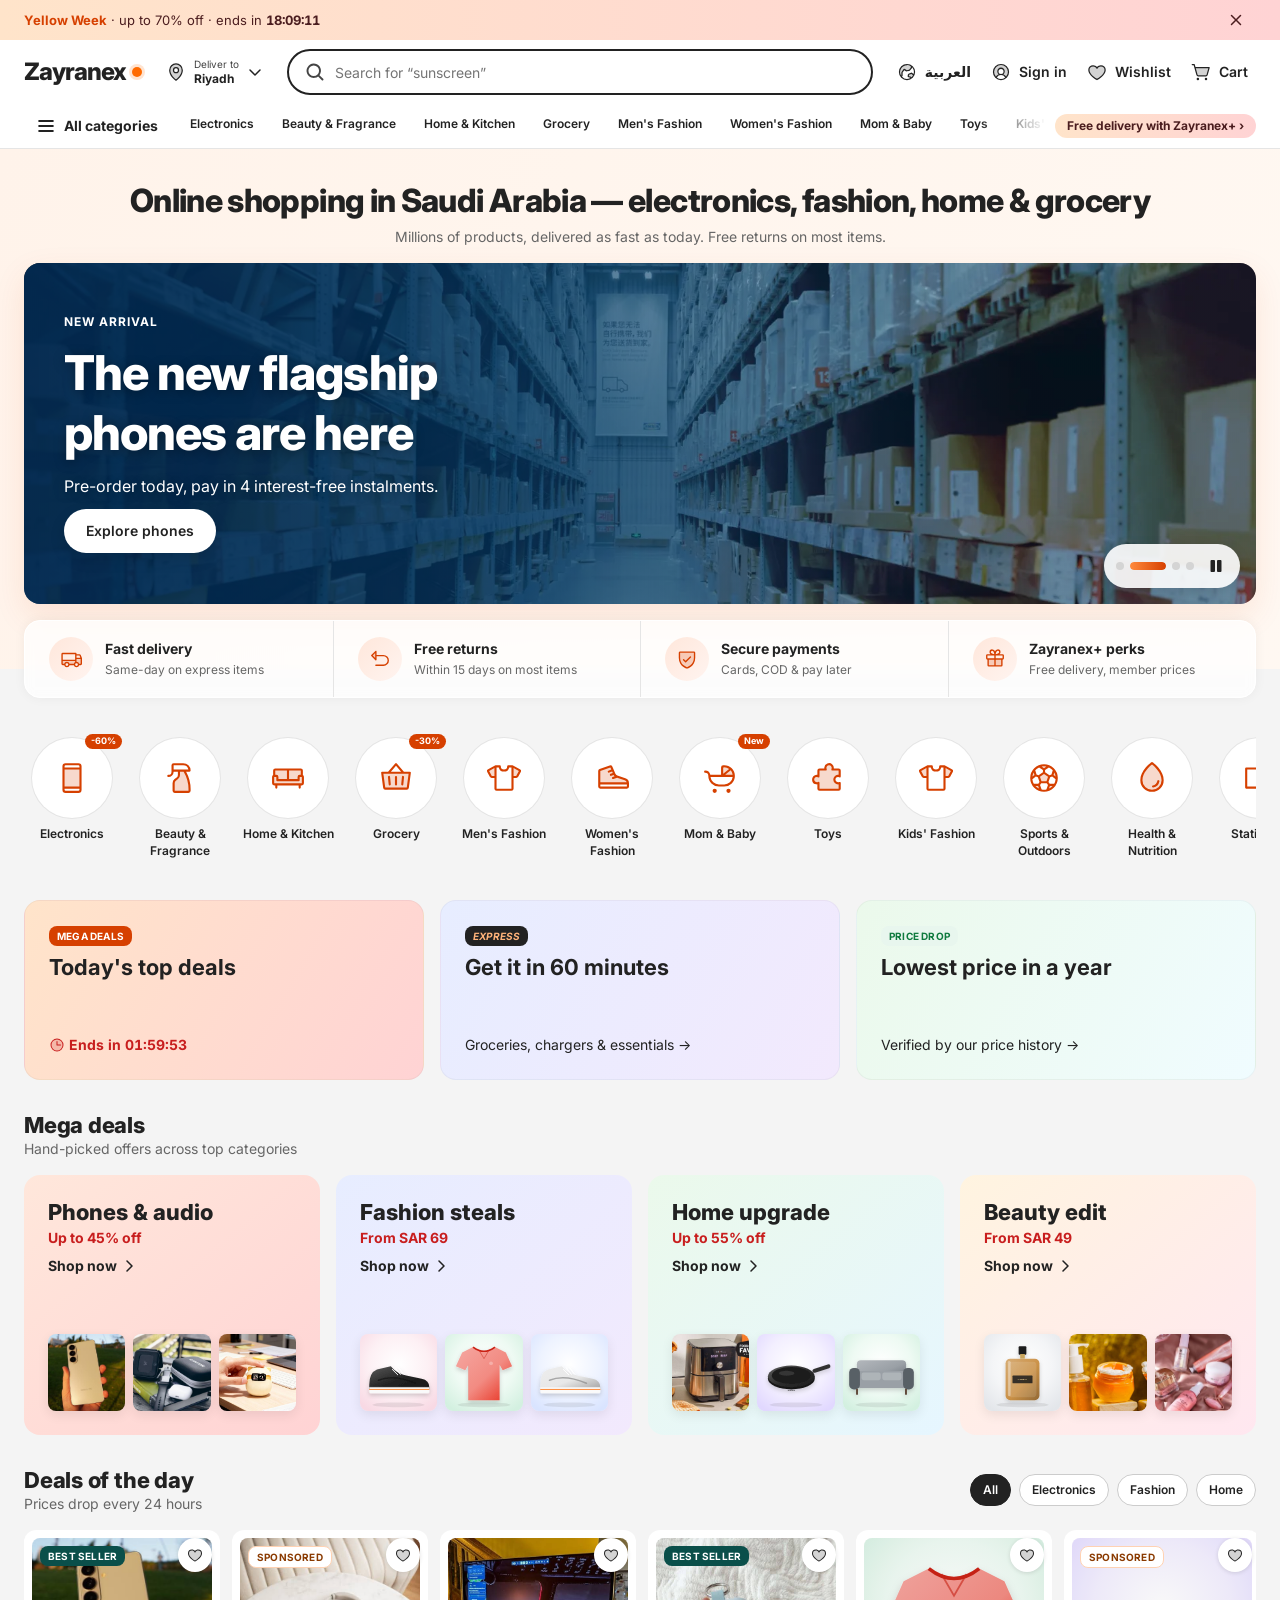
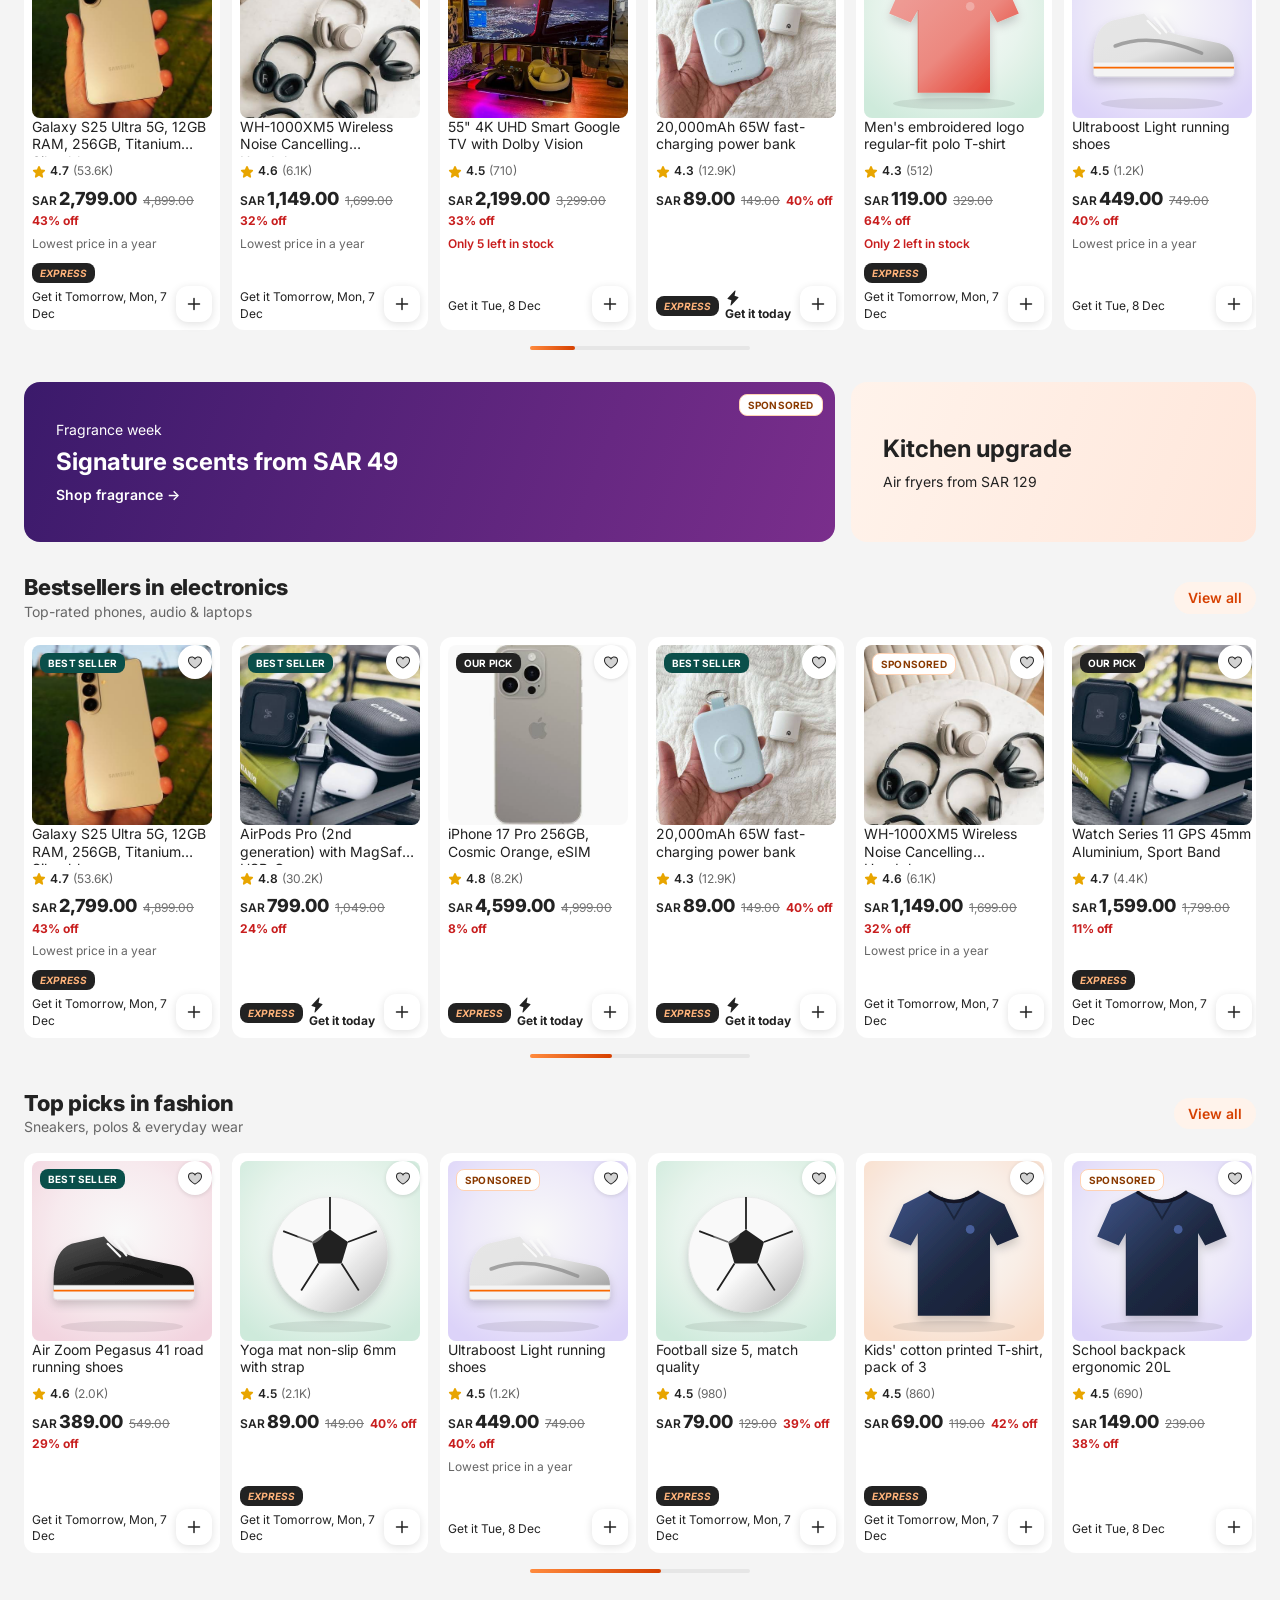
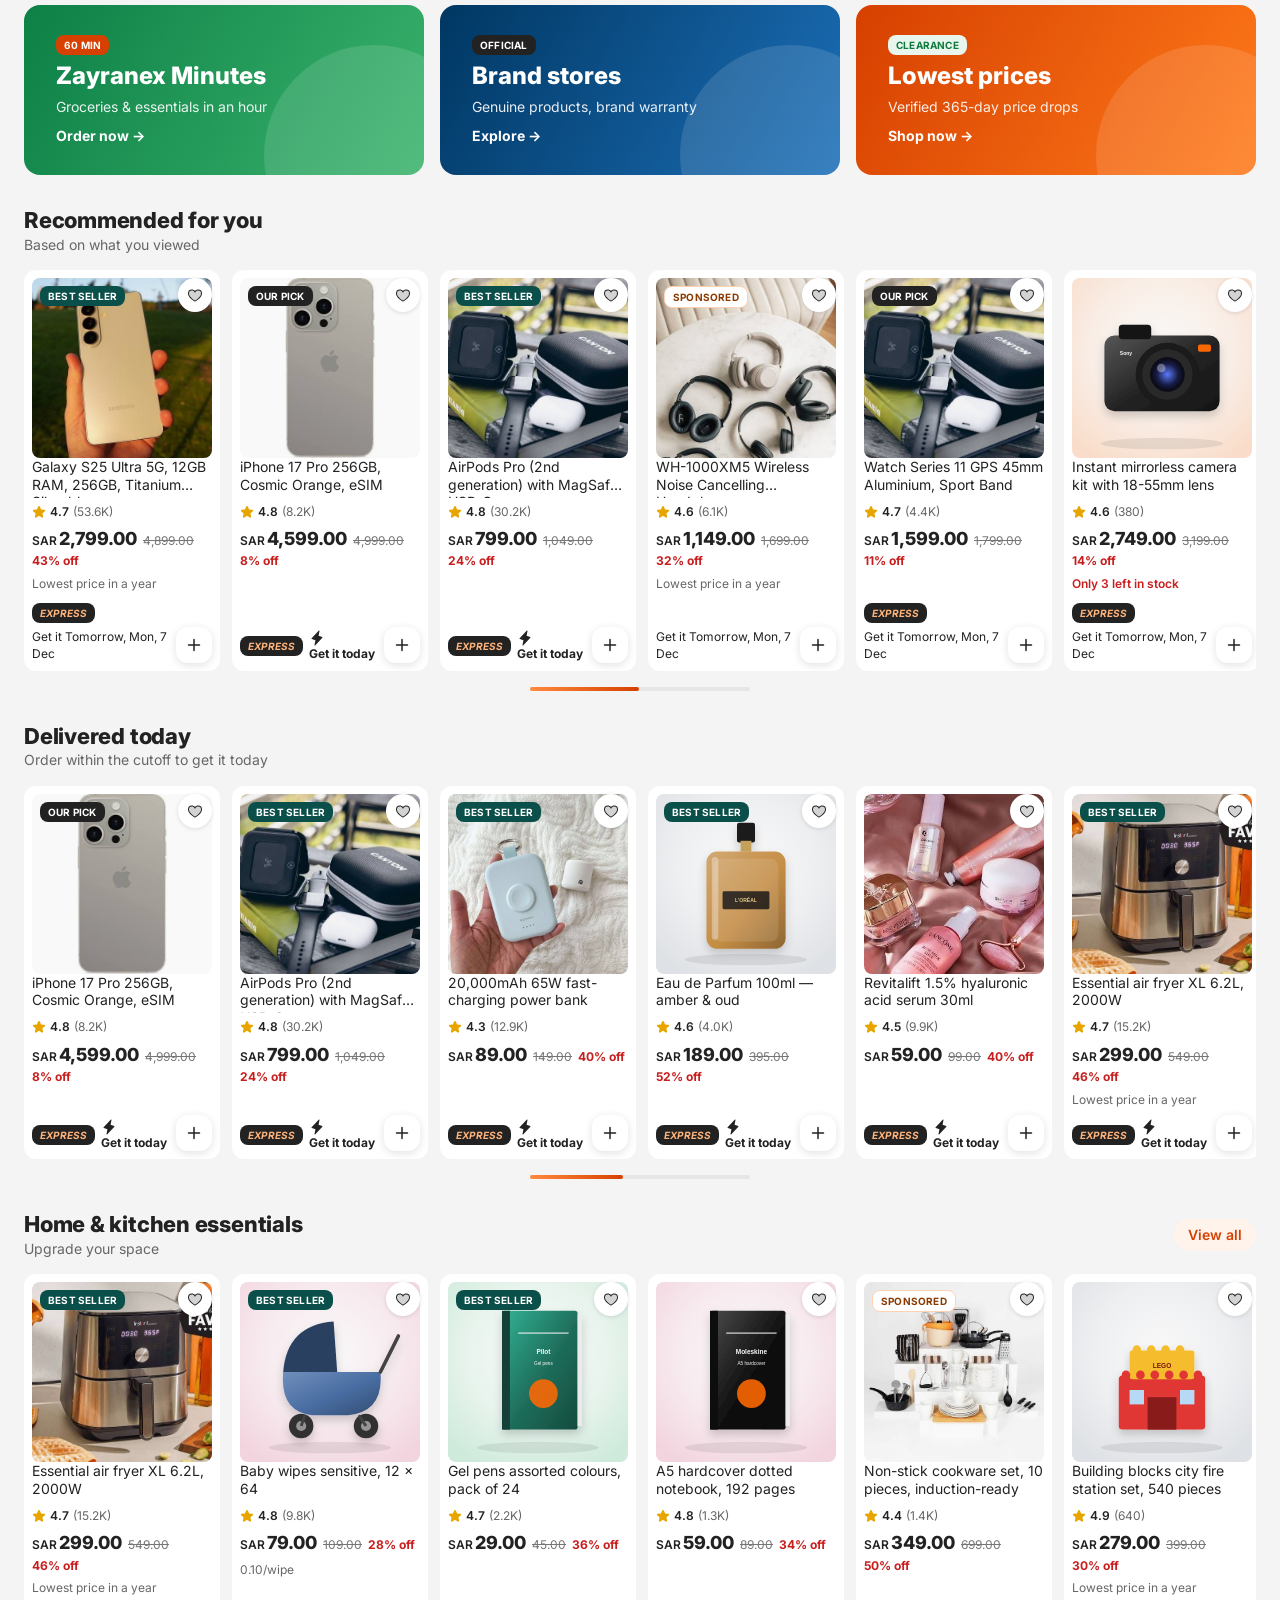
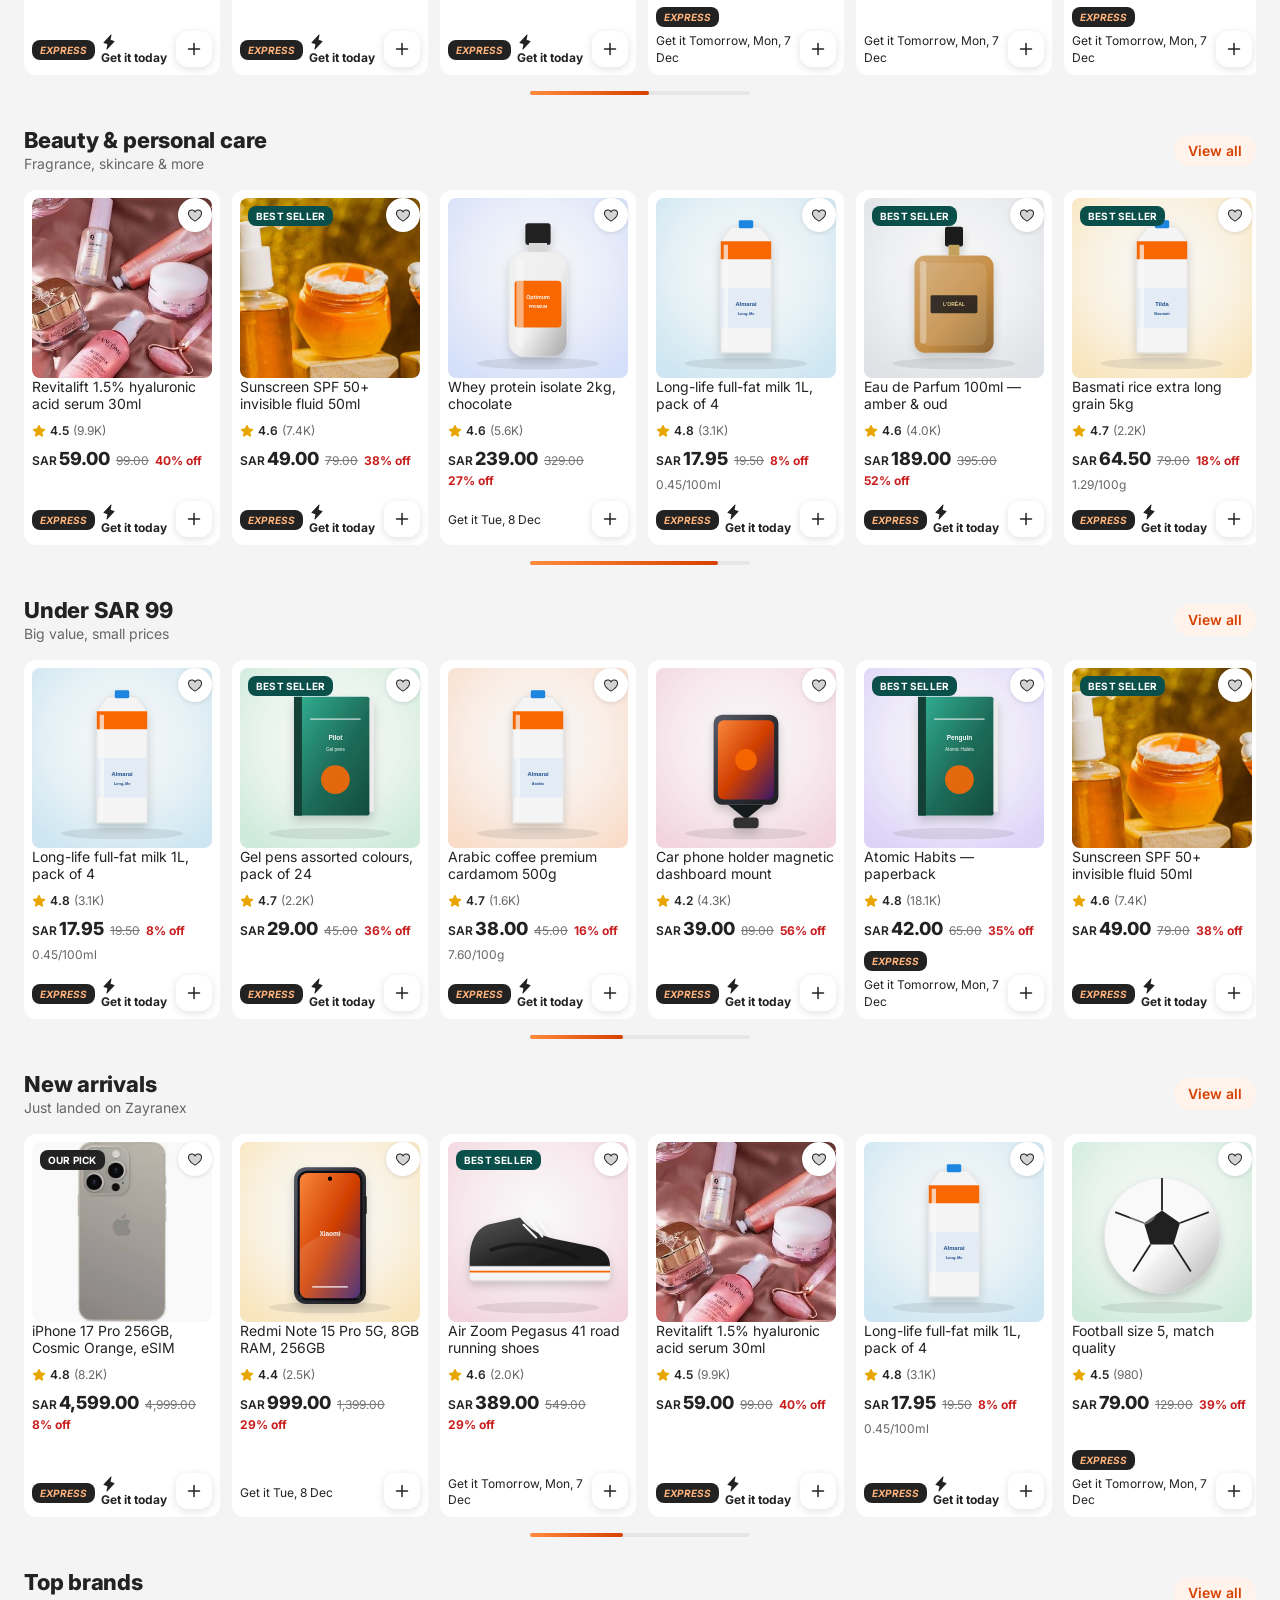
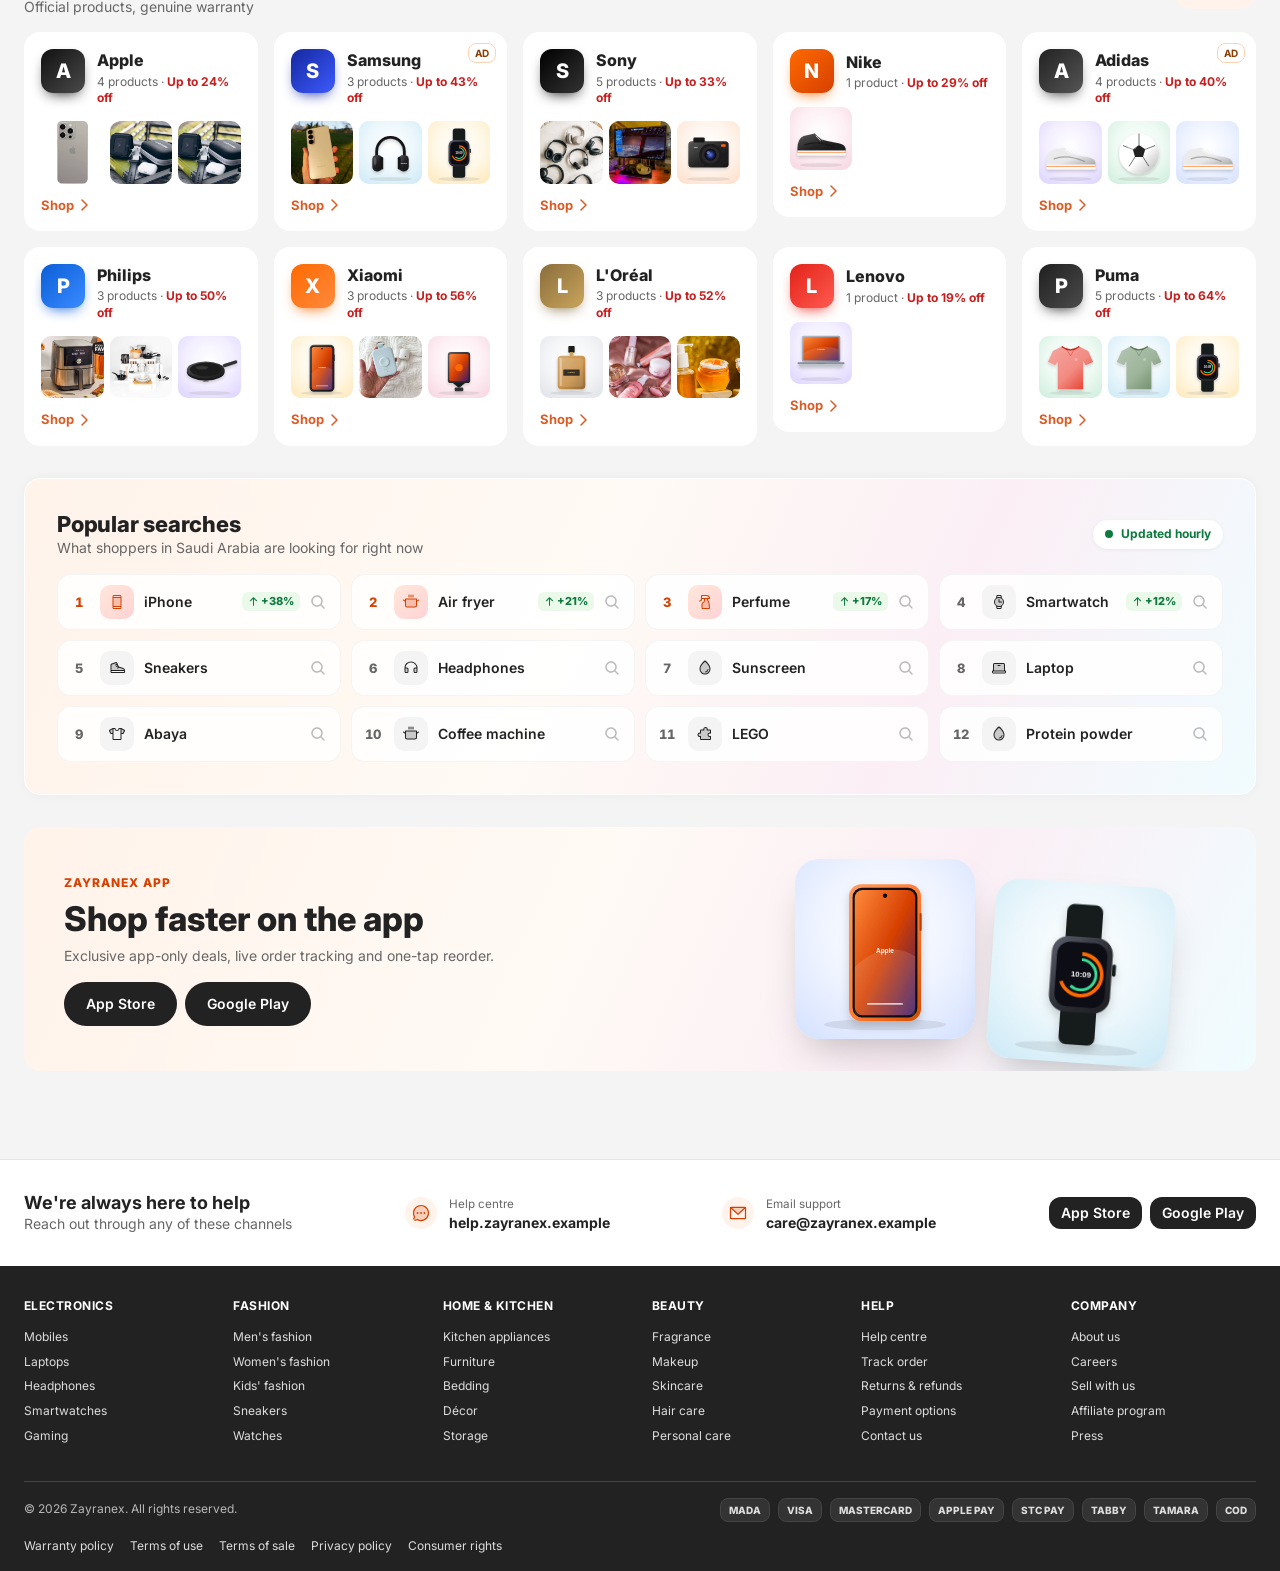
==== index.html @ 45d2a09c "fiste and setup" ====
<!DOCTYPE html>
<html lang="en" dir="ltr">
<head>
<meta charset="utf-8">
<meta name="viewport" content="width=device-width, initial-scale=1">
<meta name="theme-color" content="#ff6a00">
<title>Online shopping for electronics, fashion & more | Zayranex</title>
<meta name="description" content="Shop electronics, fashion, beauty, home and grocery with fast delivery across Saudi Arabia.">
<link rel="preconnect" href="https://fonts.googleapis.com">
<link rel="preconnect" href="https://fonts.gstatic.com" crossorigin>
<link href="https://fonts.googleapis.com/css2?family=Inter:wght@400;500;600;700;800&display=swap" rel="stylesheet">
<link rel="stylesheet" href="css/styles.css">
</head>
<body data-page="home">
<a class="skip-link" href="#main">Skip to content</a>
<svg xmlns="http://www.w3.org/2000/svg" style="display:none" aria-hidden="true">
<symbol id="i-search" viewBox="0 0 256 256" fill="currentColor"><path d="M232.49,215.51,185,168a92.12,92.12,0,1,0-17,17l47.53,47.54a12,12,0,0,0,17-17ZM44,112a68,68,0,1,1,68,68A68.07,68.07,0,0,1,44,112Z"/></symbol>
<symbol id="i-x" viewBox="0 0 256 256" fill="currentColor"><path d="M208.49,191.51a12,12,0,0,1-17,17L128,145,64.49,208.49a12,12,0,0,1-17-17L111,128,47.51,64.49a12,12,0,0,1,17-17L128,111l63.51-63.52a12,12,0,0,1,17,17L145,128Z"/></symbol>
<symbol id="i-cart" viewBox="0 0 256 256" fill="currentColor"><path d="M232,72l-25.63,92.28A16,16,0,0,1,191,176H92.16a16,16,0,0,1-15.41-11.72L51.11,72Z" opacity="0.2"/><path d="M104,216a16,16,0,1,1-16-16A16,16,0,0,1,104,216Zm88-16a16,16,0,1,0,16,16A16,16,0,0,0,192,200ZM239.71,74.14l-25.64,92.28A24.06,24.06,0,0,1,191,184H92.16A24.06,24.06,0,0,1,69,166.42L33.92,40H16a8,8,0,0,1,0-16H40a8,8,0,0,1,7.71,5.86L57.19,64H232a8,8,0,0,1,7.71,10.14ZM221.47,80H61.64l22.81,82.14A8,8,0,0,0,92.16,168H191a8,8,0,0,0,7.71-5.86Z"/></symbol>
<symbol id="i-heart" viewBox="0 0 256 256" fill="currentColor"><path d="M232,102c0,66-104,122-104,122S24,168,24,102A54,54,0,0,1,78,48c22.59,0,41.94,12.31,50,32,8.06-19.69,27.41-32,50-32A54,54,0,0,1,232,102Z" opacity="0.2"/><path d="M178,40c-20.65,0-38.73,8.88-50,23.89C116.73,48.88,98.65,40,78,40a62.07,62.07,0,0,0-62,62c0,70,103.79,126.66,108.21,129a8,8,0,0,0,7.58,0C136.21,228.66,240,172,240,102A62.07,62.07,0,0,0,178,40ZM128,214.8C109.74,204.16,32,155.69,32,102A46.06,46.06,0,0,1,78,56c19.45,0,35.78,10.36,42.6,27a8,8,0,0,0,14.8,0c6.82-16.67,23.15-27,42.6-27a46.06,46.06,0,0,1,46,46C224,155.61,146.24,204.15,128,214.8Z"/></symbol>
<symbol id="i-user" viewBox="0 0 256 256" fill="currentColor"><path d="M224,128a95.76,95.76,0,0,1-31.8,71.37A72,72,0,0,0,128,160a40,40,0,1,0-40-40,40,40,0,0,0,40,40,72,72,0,0,0-64.2,39.37h0A96,96,0,1,1,224,128Z" opacity="0.2"/><path d="M128,24A104,104,0,1,0,232,128,104.11,104.11,0,0,0,128,24ZM74.08,197.5a64,64,0,0,1,107.84,0,87.83,87.83,0,0,1-107.84,0ZM96,120a32,32,0,1,1,32,32A32,32,0,0,1,96,120Zm97.76,66.41a79.66,79.66,0,0,0-36.06-28.75,48,48,0,1,0-59.4,0,79.66,79.66,0,0,0-36.06,28.75,88,88,0,1,1,131.52,0Z"/></symbol>
<symbol id="i-box" viewBox="0 0 256 256" fill="currentColor"><path d="M128,129.09V232a8,8,0,0,1-3.84-1l-88-48.18a8,8,0,0,1-4.16-7V80.18a8,8,0,0,1,.7-3.25Z" opacity="0.2"/><path d="M223.68,66.15,135.68,18a15.88,15.88,0,0,0-15.36,0l-88,48.17a16,16,0,0,0-8.32,14v95.64a16,16,0,0,0,8.32,14l88,48.17a15.88,15.88,0,0,0,15.36,0l88-48.17a16,16,0,0,0,8.32-14V80.18A16,16,0,0,0,223.68,66.15ZM128,32l80.34,44-29.77,16.3-80.35-44ZM128,120,47.66,76l33.9-18.56,80.34,44ZM40,90l80,43.78v85.79L40,175.82Zm176,85.78h0l-80,43.79V133.82l32-17.51V152a8,8,0,0,0,16,0V107.55L216,90v85.77Z"/></symbol>
<symbol id="i-pin" viewBox="0 0 256 256" fill="currentColor"><path d="M128,24a80,80,0,0,0-80,80c0,72,80,128,80,128s80-56,80-128A80,80,0,0,0,128,24Zm0,112a32,32,0,1,1,32-32A32,32,0,0,1,128,136Z" opacity="0.2"/><path d="M128,64a40,40,0,1,0,40,40A40,40,0,0,0,128,64Zm0,64a24,24,0,1,1,24-24A24,24,0,0,1,128,128Zm0-112a88.1,88.1,0,0,0-88,88c0,31.4,14.51,64.68,42,96.25a254.19,254.19,0,0,0,41.45,38.3,8,8,0,0,0,9.18,0A254.19,254.19,0,0,0,174,200.25c27.45-31.57,42-64.85,42-96.25A88.1,88.1,0,0,0,128,16Zm0,206c-16.53-13-72-60.75-72-118a72,72,0,0,1,144,0C200,161.23,144.53,209,128,222Z"/></symbol>
<symbol id="i-globe" viewBox="0 0 256 256" fill="currentColor"><path d="M215,168.71a96.42,96.42,0,0,1-30.54,37l-9.36-9.37a8,8,0,0,0-3.63-2.09L150,188.59a8,8,0,0,1-5.88-8.9l2.38-16.2a8,8,0,0,1,4.84-6.22l30.46-12.66a8,8,0,0,1,8.47,1.49ZM159.89,105,182.06,79.2A8,8,0,0,0,184,74V50A96,96,0,0,0,50.49,184.65l9.92-6.52A8,8,0,0,0,64,171.49l.21-36.23a8.06,8.06,0,0,1,1.35-4.41l20.94-31.3a8,8,0,0,1,11.34-2l19.81,13a8.06,8.06,0,0,0,5.77,1.45l31.46-4.26A8,8,0,0,0,159.89,105Z" opacity="0.2"/><path d="M128,24A104,104,0,1,0,232,128,104.11,104.11,0,0,0,128,24Zm0,16a87.5,87.5,0,0,1,48,14.28V74L153.83,99.74,122.36,104l-.31-.22L102.38,90.92A16,16,0,0,0,79.87,95.1L58.93,126.4a16,16,0,0,0-2.7,8.81L56,171.44l-3.27,2.15A88,88,0,0,1,128,40ZM62.29,186.47l2.52-1.65A16,16,0,0,0,72,171.53l.21-36.23L93.17,104a3.62,3.62,0,0,0,.32.22l19.67,12.87a15.94,15.94,0,0,0,11.35,2.77L156,115.59a16,16,0,0,0,10-5.41l22.17-25.76A16,16,0,0,0,192,74V67.67A87.87,87.87,0,0,1,211.77,155l-16.14-14.76a16,16,0,0,0-16.93-3l-30.46,12.65a16.08,16.08,0,0,0-9.68,12.45l-2.39,16.19a16,16,0,0,0,11.77,17.81L169.4,202l2.36,2.37A87.88,87.88,0,0,1,62.29,186.47ZM185,195l-4.3-4.31a16,16,0,0,0-7.26-4.18L152,180.85l2.39-16.19L184.84,152,205,170.48A88.43,88.43,0,0,1,185,195Z"/></symbol>
<symbol id="i-chevron-down" viewBox="0 0 256 256" fill="currentColor"><path d="M216.49,104.49l-80,80a12,12,0,0,1-17,0l-80-80a12,12,0,0,1,17-17L128,159l71.51-71.52a12,12,0,0,1,17,17Z"/></symbol>
<symbol id="i-chevron-right" viewBox="0 0 256 256" fill="currentColor"><path d="M184.49,136.49l-80,80a12,12,0,0,1-17-17L159,128,87.51,56.49a12,12,0,1,1,17-17l80,80A12,12,0,0,1,184.49,136.49Z"/></symbol>
<symbol id="i-chevron-left" viewBox="0 0 256 256" fill="currentColor"><path d="M168.49,199.51a12,12,0,0,1-17,17l-80-80a12,12,0,0,1,0-17l80-80a12,12,0,0,1,17,17L97,128Z"/></symbol>
<symbol id="i-star" viewBox="0 0 256 256" fill="currentColor"><path d="M234.29,114.85l-45,38.83L203,211.75a16.4,16.4,0,0,1-24.5,17.82L128,198.49,77.47,229.57A16.4,16.4,0,0,1,53,211.75l13.76-58.07-45-38.83A16.46,16.46,0,0,1,31.08,86l59-4.76,22.76-55.08a16.36,16.36,0,0,1,30.27,0l22.75,55.08,59,4.76a16.46,16.46,0,0,1,9.37,28.86Z"/></symbol>
<symbol id="i-plus" viewBox="0 0 256 256" fill="currentColor"><path d="M228,128a12,12,0,0,1-12,12H140v76a12,12,0,0,1-24,0V140H40a12,12,0,0,1,0-24h76V40a12,12,0,0,1,24,0v76h76A12,12,0,0,1,228,128Z"/></symbol>
<symbol id="i-minus" viewBox="0 0 256 256" fill="currentColor"><path d="M228,128a12,12,0,0,1-12,12H40a12,12,0,0,1,0-24H216A12,12,0,0,1,228,128Z"/></symbol>
<symbol id="i-truck" viewBox="0 0 256 256" fill="currentColor"><path d="M248,120v64a8,8,0,0,1-8,8H216a24,24,0,0,0-48,0H104a24,24,0,0,0-48,0H32a8,8,0,0,1-8-8V144H184V120Z" opacity="0.2"/><path d="M255.42,117l-14-35A15.93,15.93,0,0,0,226.58,72H192V64a8,8,0,0,0-8-8H32A16,16,0,0,0,16,72V184a16,16,0,0,0,16,16H49a32,32,0,0,0,62,0h50a32,32,0,0,0,62,0h17a16,16,0,0,0,16-16V120A7.94,7.94,0,0,0,255.42,117ZM192,88h34.58l9.6,24H192ZM32,72H176v64H32ZM80,208a16,16,0,1,1,16-16A16,16,0,0,1,80,208Zm81-24H111a32,32,0,0,0-62,0H32V152H176v12.31A32.11,32.11,0,0,0,161,184Zm31,24a16,16,0,1,1,16-16A16,16,0,0,1,192,208Zm48-24H223a32.06,32.06,0,0,0-31-24V128h48Z"/></symbol>
<symbol id="i-shield" viewBox="0 0 256 256" fill="currentColor"><path d="M216,56v56c0,96-88,120-88,120S40,208,40,112V56a8,8,0,0,1,8-8H208A8,8,0,0,1,216,56Z" opacity="0.2"/><path d="M208,40H48A16,16,0,0,0,32,56v56c0,52.72,25.52,84.67,46.93,102.19,23.06,18.86,46,25.26,47,25.53a8,8,0,0,0,4.2,0c1-.27,23.91-6.67,47-25.53C198.48,196.67,224,164.72,224,112V56A16,16,0,0,0,208,40Zm0,72c0,37.07-13.66,67.16-40.6,89.42A129.3,129.3,0,0,1,128,223.62a128.25,128.25,0,0,1-38.92-21.81C61.82,179.51,48,149.3,48,112l0-56,160,0ZM82.34,141.66a8,8,0,0,1,11.32-11.32L112,148.69l50.34-50.35a8,8,0,0,1,11.32,11.32l-56,56a8,8,0,0,1-11.32,0Z"/></symbol>
<symbol id="i-return" viewBox="0 0 256 256" fill="currentColor"><path d="M80,40v96L32,88Z" opacity="0.2"/><path d="M168,80H88V40a8,8,0,0,0-13.66-5.66l-48,48a8,8,0,0,0,0,11.32l48,48A8,8,0,0,0,88,136V96h80a48,48,0,0,1,0,96H80a8,8,0,0,0,0,16h88a64,64,0,0,0,0-128ZM72,116.69,43.31,88,72,59.31Z"/></symbol>
<symbol id="i-lock" viewBox="0 0 256 256" fill="currentColor"><path d="M216,96V208a8,8,0,0,1-8,8H48a8,8,0,0,1-8-8V96a8,8,0,0,1,8-8H208A8,8,0,0,1,216,96Z" opacity="0.2"/><path d="M208,80H176V56a48,48,0,0,0-96,0V80H48A16,16,0,0,0,32,96V208a16,16,0,0,0,16,16H208a16,16,0,0,0,16-16V96A16,16,0,0,0,208,80ZM96,56a32,32,0,0,1,64,0V80H96ZM208,208H48V96H208V208Z"/></symbol>
<symbol id="i-check" viewBox="0 0 256 256" fill="currentColor"><path d="M232.49,80.49l-128,128a12,12,0,0,1-17,0l-56-56a12,12,0,1,1,17-17L96,183,215.51,63.51a12,12,0,0,1,17,17Z"/></symbol>
<symbol id="i-filter" viewBox="0 0 256 256" fill="currentColor"><path d="M128,80a24,24,0,1,1-24-24A24,24,0,0,1,128,80Zm40,72a24,24,0,1,0,24,24A24,24,0,0,0,168,152Z" opacity="0.2"/><path d="M40,88H73a32,32,0,0,0,62,0h81a8,8,0,0,0,0-16H135a32,32,0,0,0-62,0H40a8,8,0,0,0,0,16Zm64-24A16,16,0,1,1,88,80,16,16,0,0,1,104,64ZM216,168H199a32,32,0,0,0-62,0H40a8,8,0,0,0,0,16h97a32,32,0,0,0,62,0h17a8,8,0,0,0,0-16Zm-48,24a16,16,0,1,1,16-16A16,16,0,0,1,168,192Z"/></symbol>
<symbol id="i-home" viewBox="0 0 256 256" fill="currentColor"><path d="M216,120v96H152V152H104v64H40V120a8,8,0,0,1,2.34-5.66l80-80a8,8,0,0,1,11.32,0l80,80A8,8,0,0,1,216,120Z" opacity="0.2"/><path d="M219.31,108.68l-80-80a16,16,0,0,0-22.62,0l-80,80A15.87,15.87,0,0,0,32,120v96a8,8,0,0,0,8,8h64a8,8,0,0,0,8-8V160h32v56a8,8,0,0,0,8,8h64a8,8,0,0,0,8-8V120A15.87,15.87,0,0,0,219.31,108.68ZM208,208H160V152a8,8,0,0,0-8-8H104a8,8,0,0,0-8,8v56H48V120l80-80,80,80Z"/></symbol>
<symbol id="i-grid" viewBox="0 0 256 256" fill="currentColor"><path d="M112,56v48a8,8,0,0,1-8,8H56a8,8,0,0,1-8-8V56a8,8,0,0,1,8-8h48A8,8,0,0,1,112,56Zm88-8H152a8,8,0,0,0-8,8v48a8,8,0,0,0,8,8h48a8,8,0,0,0,8-8V56A8,8,0,0,0,200,48Zm-96,96H56a8,8,0,0,0-8,8v48a8,8,0,0,0,8,8h48a8,8,0,0,0,8-8V152A8,8,0,0,0,104,144Zm96,0H152a8,8,0,0,0-8,8v48a8,8,0,0,0,8,8h48a8,8,0,0,0,8-8V152A8,8,0,0,0,200,144Z" opacity="0.2"/><path d="M200,136H152a16,16,0,0,0-16,16v48a16,16,0,0,0,16,16h48a16,16,0,0,0,16-16V152A16,16,0,0,0,200,136Zm0,64H152V152h48v48ZM104,40H56A16,16,0,0,0,40,56v48a16,16,0,0,0,16,16h48a16,16,0,0,0,16-16V56A16,16,0,0,0,104,40Zm0,64H56V56h48v48Zm96-64H152a16,16,0,0,0-16,16v48a16,16,0,0,0,16,16h48a16,16,0,0,0,16-16V56A16,16,0,0,0,200,40Zm0,64H152V56h48v48Zm-96,32H56a16,16,0,0,0-16,16v48a16,16,0,0,0,16,16h48a16,16,0,0,0,16-16V152A16,16,0,0,0,104,136Zm0,64H56V152h48v48Z"/></symbol>
<symbol id="i-pause" viewBox="0 0 256 256" fill="currentColor"><path d="M216,48V208a16,16,0,0,1-16,16H160a16,16,0,0,1-16-16V48a16,16,0,0,1,16-16h40A16,16,0,0,1,216,48ZM96,32H56A16,16,0,0,0,40,48V208a16,16,0,0,0,16,16H96a16,16,0,0,0,16-16V48A16,16,0,0,0,96,32Z"/></symbol>
<symbol id="i-play" viewBox="0 0 256 256" fill="currentColor"><path d="M240,128a15.74,15.74,0,0,1-7.6,13.51L88.32,229.65a16,16,0,0,1-16.2.3A15.86,15.86,0,0,1,64,216.13V39.87a15.86,15.86,0,0,1,8.12-13.82,16,16,0,0,1,16.2.3L232.4,114.49A15.74,15.74,0,0,1,240,128Z"/></symbol>
<symbol id="i-phone" viewBox="0 0 256 256" fill="currentColor"><path d="M223.94,174.08A48.33,48.33,0,0,1,176,216,136,136,0,0,1,40,80,48.33,48.33,0,0,1,81.92,32.06a8,8,0,0,1,8.3,4.8l21.13,47.2a8,8,0,0,1-.66,7.53L89.32,117a7.93,7.93,0,0,0-.54,7.81c8.27,16.93,25.77,34.22,42.75,42.41a7.92,7.92,0,0,0,7.83-.59l25-21.3a8,8,0,0,1,7.59-.69l47.16,21.13A8,8,0,0,1,223.94,174.08Z" opacity="0.2"/><path d="M222.37,158.46l-47.11-21.11-.13-.06a16,16,0,0,0-15.17,1.4,8.12,8.12,0,0,0-.75.56L134.87,160c-15.42-7.49-31.34-23.29-38.83-38.51l20.78-24.71c.2-.25.39-.5.57-.77a16,16,0,0,0,1.32-15.06l0-.12L97.54,33.64a16,16,0,0,0-16.62-9.52A56.26,56.26,0,0,0,32,80c0,79.4,64.6,144,144,144a56.26,56.26,0,0,0,55.88-48.92A16,16,0,0,0,222.37,158.46ZM176,208A128.14,128.14,0,0,1,48,80,40.2,40.2,0,0,1,82.87,40a.61.61,0,0,0,0,.12l21,47L83.2,111.86a6.13,6.13,0,0,0-.57.77,16,16,0,0,0-1,15.7c9.06,18.53,27.73,37.06,46.46,46.11a16,16,0,0,0,15.75-1.14,8.44,8.44,0,0,0,.74-.56L168.89,152l47,21.05h0s.08,0,.11,0A40.21,40.21,0,0,1,176,208Z"/></symbol>
<symbol id="i-mail" viewBox="0 0 256 256" fill="currentColor"><path d="M224,56l-96,88L32,56Z" opacity="0.2"/><path d="M224,48H32a8,8,0,0,0-8,8V192a16,16,0,0,0,16,16H216a16,16,0,0,0,16-16V56A8,8,0,0,0,224,48ZM203.43,64,128,133.15,52.57,64ZM216,192H40V74.19l82.59,75.71a8,8,0,0,0,10.82,0L216,74.19V192Z"/></symbol>
<symbol id="i-chat" viewBox="0 0 256 256" fill="currentColor"><path d="M224,128A96,96,0,0,1,79.93,211.11h0L42.54,223.58a8,8,0,0,1-10.12-10.12l12.47-37.39h0A96,96,0,1,1,224,128Z" opacity="0.2"/><path d="M128,24A104,104,0,0,0,36.18,176.88L24.83,210.93a16,16,0,0,0,20.24,20.24l34.05-11.35A104,104,0,1,0,128,24Zm0,192a87.87,87.87,0,0,1-44.06-11.81,8,8,0,0,0-4-1.08,7.85,7.85,0,0,0-2.53.42L40,216,52.47,178.6a8,8,0,0,0-.66-6.54A88,88,0,1,1,128,216Zm12-88a12,12,0,1,1-12-12A12,12,0,0,1,140,128Zm-44,0a12,12,0,1,1-12-12A12,12,0,0,1,96,128Zm88,0a12,12,0,1,1-12-12A12,12,0,0,1,184,128Z"/></symbol>
<symbol id="i-bolt" viewBox="0 0 256 256" fill="currentColor"><path d="M213.85,125.46l-112,120a8,8,0,0,1-13.69-7l14.66-73.33L45.19,143.49a8,8,0,0,1-3-13l112-120a8,8,0,0,1,13.69,7L153.18,90.9l57.63,21.61a8,8,0,0,1,3,12.95Z"/></symbol>
<symbol id="i-tag" viewBox="0 0 256 256" fill="currentColor"><path d="M237.66,153,153,237.66a8,8,0,0,1-11.31,0L42.34,138.34A8,8,0,0,1,40,132.69V40h92.69a8,8,0,0,1,5.65,2.34l99.32,99.32A8,8,0,0,1,237.66,153Z" opacity="0.2"/><path d="M243.31,136,144,36.69A15.86,15.86,0,0,0,132.69,32H40a8,8,0,0,0-8,8v92.69A15.86,15.86,0,0,0,36.69,144L136,243.31a16,16,0,0,0,22.63,0l84.68-84.68a16,16,0,0,0,0-22.63Zm-96,96L48,132.69V48h84.69L232,147.31ZM96,84A12,12,0,1,1,84,72,12,12,0,0,1,96,84Z"/></symbol>
<symbol id="i-trash" viewBox="0 0 256 256" fill="currentColor"><path d="M200,56V208a8,8,0,0,1-8,8H64a8,8,0,0,1-8-8V56Z" opacity="0.2"/><path d="M216,48H176V40a24,24,0,0,0-24-24H104A24,24,0,0,0,80,40v8H40a8,8,0,0,0,0,16h8V208a16,16,0,0,0,16,16H192a16,16,0,0,0,16-16V64h8a8,8,0,0,0,0-16ZM96,40a8,8,0,0,1,8-8h48a8,8,0,0,1,8,8v8H96Zm96,168H64V64H192ZM112,104v64a8,8,0,0,1-16,0V104a8,8,0,0,1,16,0Zm48,0v64a8,8,0,0,1-16,0V104a8,8,0,0,1,16,0Z"/></symbol>
<symbol id="i-sparkle" viewBox="0 0 256 256" fill="currentColor"><path d="M194.82,151.43l-55.09,20.3-20.3,55.09a7.92,7.92,0,0,1-14.86,0l-20.3-55.09-55.09-20.3a7.92,7.92,0,0,1,0-14.86l55.09-20.3,20.3-55.09a7.92,7.92,0,0,1,14.86,0l20.3,55.09,55.09,20.3A7.92,7.92,0,0,1,194.82,151.43Z" opacity="0.2"/><path d="M197.58,129.06,146,110l-19-51.62a15.92,15.92,0,0,0-29.88,0L78,110l-51.62,19a15.92,15.92,0,0,0,0,29.88L78,178l19,51.62a15.92,15.92,0,0,0,29.88,0L146,178l51.62-19a15.92,15.92,0,0,0,0-29.88ZM137,164.22a8,8,0,0,0-4.74,4.74L112,223.85,91.78,169A8,8,0,0,0,87,164.22L32.15,144,87,123.78A8,8,0,0,0,91.78,119L112,64.15,132.22,119a8,8,0,0,0,4.74,4.74L191.85,144ZM144,40a8,8,0,0,1,8-8h16V16a8,8,0,0,1,16,0V32h16a8,8,0,0,1,0,16H184V64a8,8,0,0,1-16,0V48H152A8,8,0,0,1,144,40ZM248,88a8,8,0,0,1-8,8h-8v8a8,8,0,0,1-16,0V96h-8a8,8,0,0,1,0-16h8V72a8,8,0,0,1,16,0v8h8A8,8,0,0,1,248,88Z"/></symbol>
<symbol id="i-arrow-up" viewBox="0 0 256 256" fill="currentColor"><path d="M208.49,120.49a12,12,0,0,1-17,0L140,69V216a12,12,0,0,1-24,0V69L64.49,120.49a12,12,0,0,1-17-17l72-72a12,12,0,0,1,17,0l72,72A12,12,0,0,1,208.49,120.49Z"/></symbol>
<symbol id="i-store" viewBox="0 0 256 256" fill="currentColor"><path d="M224,96v16a32,32,0,0,1-64,0V96H96v16a32,32,0,0,1-64,0V96L46.34,45.8A8,8,0,0,1,54,40H202a8,8,0,0,1,7.69,5.8Z" opacity="0.2"/><path d="M231.69,93.81,217.35,43.6A16.07,16.07,0,0,0,202,32H54A16.07,16.07,0,0,0,38.65,43.6L24.31,93.81A7.94,7.94,0,0,0,24,96v16a40,40,0,0,0,16,32v72a8,8,0,0,0,8,8H208a8,8,0,0,0,8-8V144a40,40,0,0,0,16-32V96A7.94,7.94,0,0,0,231.69,93.81ZM54,48H202l11.42,40H42.61Zm98,56v8a24,24,0,0,1-48,0v-8ZM51.06,132.2A24,24,0,0,1,40,112v-8H88v8a24,24,0,0,1-35.12,21.26A7.88,7.88,0,0,0,51.06,132.2ZM200,208H56V151.2a40.57,40.57,0,0,0,8,.8,40,40,0,0,0,32-16,40,40,0,0,0,64,0,40,40,0,0,0,32,16,40.57,40.57,0,0,0,8-.8Zm16-96a24,24,0,0,1-11.07,20.2,8.08,8.08,0,0,0-1.8,1.05A24,24,0,0,1,168,112v-8h48Z"/></symbol>
<symbol id="i-card" viewBox="0 0 256 256" fill="currentColor"><path d="M232,96v96a8,8,0,0,1-8,8H32a8,8,0,0,1-8-8V96Z" opacity="0.2"/><path d="M224,48H32A16,16,0,0,0,16,64V192a16,16,0,0,0,16,16H224a16,16,0,0,0,16-16V64A16,16,0,0,0,224,48Zm0,16V88H32V64Zm0,128H32V104H224v88Zm-16-24a8,8,0,0,1-8,8H168a8,8,0,0,1,0-16h32A8,8,0,0,1,208,168Zm-64,0a8,8,0,0,1-8,8H120a8,8,0,0,1,0-16h16A8,8,0,0,1,144,168Z"/></symbol>
<symbol id="i-wallet" viewBox="0 0 256 256" fill="currentColor"><path d="M224,80V192a8,8,0,0,1-8,8H56a16,16,0,0,1-16-16V56A16,16,0,0,0,56,72H216A8,8,0,0,1,224,80Z" opacity="0.2"/><path d="M216,64H56a8,8,0,0,1,0-16H192a8,8,0,0,0,0-16H56A24,24,0,0,0,32,56V184a24,24,0,0,0,24,24H216a16,16,0,0,0,16-16V80A16,16,0,0,0,216,64Zm0,128H56a8,8,0,0,1-8-8V78.63A23.84,23.84,0,0,0,56,80H216Zm-48-60a12,12,0,1,1,12,12A12,12,0,0,1,168,132Z"/></symbol>
<symbol id="i-info" viewBox="0 0 256 256" fill="currentColor"><path d="M224,128a96,96,0,1,1-96-96A96,96,0,0,1,224,128Z" opacity="0.2"/><path d="M144,176a8,8,0,0,1-8,8,16,16,0,0,1-16-16V128a8,8,0,0,1,0-16,16,16,0,0,1,16,16v40A8,8,0,0,1,144,176Zm88-48A104,104,0,1,1,128,24,104.11,104.11,0,0,1,232,128Zm-16,0a88,88,0,1,0-88,88A88.1,88.1,0,0,0,216,128ZM124,96a12,12,0,1,0-12-12A12,12,0,0,0,124,96Z"/></symbol>
<symbol id="i-clock" viewBox="0 0 256 256" fill="currentColor"><path d="M224,128a96,96,0,1,1-96-96A96,96,0,0,1,224,128Z" opacity="0.2"/><path d="M128,24A104,104,0,1,0,232,128,104.11,104.11,0,0,0,128,24Zm0,192a88,88,0,1,1,88-88A88.1,88.1,0,0,1,128,216Zm64-88a8,8,0,0,1-8,8H128a8,8,0,0,1-8-8V72a8,8,0,0,1,16,0v48h48A8,8,0,0,1,192,128Z"/></symbol>
<symbol id="i-menu" viewBox="0 0 256 256" fill="currentColor"><path d="M228,128a12,12,0,0,1-12,12H40a12,12,0,0,1,0-24H216A12,12,0,0,1,228,128ZM40,76H216a12,12,0,0,0,0-24H40a12,12,0,0,0,0,24ZM216,180H40a12,12,0,0,0,0,24H216a12,12,0,0,0,0-24Z"/></symbol>
<symbol id="i-logout" viewBox="0 0 256 256" fill="currentColor"><path d="M224,56V200a16,16,0,0,1-16,16H48V40H208A16,16,0,0,1,224,56Z" opacity="0.2"/><path d="M120,216a8,8,0,0,1-8,8H48a8,8,0,0,1-8-8V40a8,8,0,0,1,8-8h64a8,8,0,0,1,0,16H56V208h56A8,8,0,0,1,120,216Zm109.66-93.66-40-40a8,8,0,0,0-11.32,11.32L204.69,120H112a8,8,0,0,0,0,16h92.69l-26.35,26.34a8,8,0,0,0,11.32,11.32l40-40A8,8,0,0,0,229.66,122.34Z"/></symbol>
<symbol id="i-gift" viewBox="0 0 256 256" fill="currentColor"><path d="M208,128v72a8,8,0,0,1-8,8H56a8,8,0,0,1-8-8V128Z" opacity="0.2"/><path d="M216,72H180.92c.39-.33.79-.65,1.17-1A29.53,29.53,0,0,0,192,49.57,32.62,32.62,0,0,0,158.44,16,29.53,29.53,0,0,0,137,25.91a54.94,54.94,0,0,0-9,14.48,54.94,54.94,0,0,0-9-14.48A29.53,29.53,0,0,0,97.56,16,32.62,32.62,0,0,0,64,49.57,29.53,29.53,0,0,0,73.91,71c.38.33.78.65,1.17,1H40A16,16,0,0,0,24,88v32a16,16,0,0,0,16,16v64a16,16,0,0,0,16,16H200a16,16,0,0,0,16-16V136a16,16,0,0,0,16-16V88A16,16,0,0,0,216,72ZM149,36.51a13.69,13.69,0,0,1,10-4.5h.49A16.62,16.62,0,0,1,176,49.08a13.69,13.69,0,0,1-4.5,10c-9.49,8.4-25.24,11.36-35,12.4C137.7,60.89,141,45.5,149,36.51Zm-64.09.36A16.63,16.63,0,0,1,96.59,32h.49a13.69,13.69,0,0,1,10,4.5c8.39,9.48,11.35,25.2,12.39,34.92-9.72-1-25.44-4-34.92-12.39a13.69,13.69,0,0,1-4.5-10A16.6,16.6,0,0,1,84.87,36.87ZM40,88h80v32H40Zm16,48h64v64H56Zm144,64H136V136h64Zm16-80H136V88h80v32Z"/></symbol>
<symbol id="i-p-phone" viewBox="0 0 256 256" fill="currentColor"><path d="M192,56V200H64V56Z" opacity="0.2"/><path d="M176,16H80A24,24,0,0,0,56,40V216a24,24,0,0,0,24,24h96a24,24,0,0,0,24-24V40A24,24,0,0,0,176,16ZM72,64H184V192H72Zm8-32h96a8,8,0,0,1,8,8v8H72V40A8,8,0,0,1,80,32Zm96,192H80a8,8,0,0,1-8-8v-8H184v8A8,8,0,0,1,176,224Z"/></symbol>
<symbol id="i-p-laptop" viewBox="0 0 256 256" fill="currentColor"><path d="M216,72V176H40V72A16,16,0,0,1,56,56H200A16,16,0,0,1,216,72Z" opacity="0.2"/><path d="M232,168h-8V72a24,24,0,0,0-24-24H56A24,24,0,0,0,32,72v96H24a8,8,0,0,0-8,8v16a24,24,0,0,0,24,24H216a24,24,0,0,0,24-24V176A8,8,0,0,0,232,168ZM48,72a8,8,0,0,1,8-8H200a8,8,0,0,1,8,8v96H48ZM224,192a8,8,0,0,1-8,8H40a8,8,0,0,1-8-8v-8H224ZM152,88a8,8,0,0,1-8,8H112a8,8,0,0,1,0-16h32A8,8,0,0,1,152,88Z"/></symbol>
<symbol id="i-p-headphones" viewBox="0 0 256 256" fill="currentColor"><path d="M80,144v40a16,16,0,0,1-16,16H48a16,16,0,0,1-16-16V128H64A16,16,0,0,1,80,144Zm112-16a16,16,0,0,0-16,16v40a16,16,0,0,0,16,16h16a16,16,0,0,0,16-16V128Z" opacity="0.2"/><path d="M201.89,54.66A104.08,104.08,0,0,0,24,128v56a24,24,0,0,0,24,24H64a24,24,0,0,0,24-24V144a24,24,0,0,0-24-24H40.36A88,88,0,0,1,128,40h.67a87.71,87.71,0,0,1,87,80H192a24,24,0,0,0-24,24v40a24,24,0,0,0,24,24h16a24,24,0,0,0,24-24V128A103.41,103.41,0,0,0,201.89,54.66ZM64,136a8,8,0,0,1,8,8v40a8,8,0,0,1-8,8H48a8,8,0,0,1-8-8V136Zm152,48a8,8,0,0,1-8,8H192a8,8,0,0,1-8-8V144a8,8,0,0,1,8-8h24Z"/></symbol>
<symbol id="i-p-watch" viewBox="0 0 256 256" fill="currentColor"><path d="M200,128a72,72,0,1,1-72-72A72,72,0,0,1,200,128Z" opacity="0.2"/><path d="M208,128a79.94,79.94,0,0,0-32.7-64.47l-6.24-34.38A16,16,0,0,0,153.32,16H102.68A16,16,0,0,0,86.94,29.15L80.7,63.53a79.9,79.9,0,0,0,0,128.94l6.24,34.38A16,16,0,0,0,102.68,240h50.64a16,16,0,0,0,15.74-13.15l6.24-34.38A79.94,79.94,0,0,0,208,128ZM102.68,32h50.64l3.91,21.55a79.75,79.75,0,0,0-58.46,0ZM64,128a64,64,0,1,1,64,64A64.07,64.07,0,0,1,64,128Zm89.32,96H102.68l-3.91-21.55a79.75,79.75,0,0,0,58.46,0ZM120,128V88a8,8,0,0,1,16,0v32h32a8,8,0,0,1,0,16H128A8,8,0,0,1,120,128Z"/></symbol>
<symbol id="i-p-shirt" viewBox="0 0 256 256" fill="currentColor"><path d="M247.11,78.77l-19.27,36.81a8.44,8.44,0,0,1-7.5,4.42H192V40l51.78,28.25A7.81,7.81,0,0,1,247.11,78.77Zm-238.22,0,19.27,36.81a8.44,8.44,0,0,0,7.5,4.42H64V40L12.22,68.25A7.81,7.81,0,0,0,8.89,78.77Z" opacity="0.2"/><path d="M247.59,61.22,195.83,33A8,8,0,0,0,192,32H160a8,8,0,0,0-8,8,24,24,0,0,1-48,0,8,8,0,0,0-8-8H64a8,8,0,0,0-3.84,1L8.41,61.22A15.76,15.76,0,0,0,1.82,82.48l19.27,36.81A16.37,16.37,0,0,0,35.67,128H56v80a16,16,0,0,0,16,16H184a16,16,0,0,0,16-16V128h20.34a16.37,16.37,0,0,0,14.58-8.71l19.27-36.81A15.76,15.76,0,0,0,247.59,61.22ZM35.67,112a.62.62,0,0,1-.41-.13L16.09,75.26,56,53.48V112ZM184,208H72V48h16.8a40,40,0,0,0,78.38,0H184Zm36.75-96.14a.55.55,0,0,1-.41.14H200V53.48l39.92,21.78Z"/></symbol>
<symbol id="i-p-shoe" viewBox="0 0 256 256" fill="currentColor"><path d="M248,167.06V168H32V75.54A8,8,0,0,1,37.27,68L113,40.48a8,8,0,0,1,10,4.27L146.27,99.1a32,32,0,0,0,19.12,17.36l60.73,20.25A32,32,0,0,1,248,167.06Z" opacity="0.2"/><path d="M228.65,129.11l-60.73-20.24a24,24,0,0,1-14.32-13L130.39,41.6s0-.07,0-.1A16,16,0,0,0,110.25,33L34.53,60.49A16.05,16.05,0,0,0,24,75.53V192a16,16,0,0,0,16,16H240a16,16,0,0,0,16-16V167.06A40,40,0,0,0,228.65,129.11ZM40,75.53,115.72,48l7.11,16.63-21.56,7.85A8,8,0,0,0,104,88a7.91,7.91,0,0,0,2.73-.49l22.4-8.14,4.74,11.07-16.6,6A8,8,0,0,0,120,112a7.91,7.91,0,0,0,2.73-.49l17.6-6.4a40.06,40.06,0,0,0,7.68,10l-14.74,5.36A8,8,0,0,0,136,136a8.14,8.14,0,0,0,2.73-.48l28-10.18,56.87,18.95A24,24,0,0,1,238.93,160H40ZM240,192H40V176H240Z"/></symbol>
<symbol id="i-p-bottle" viewBox="0 0 256 256" fill="currentColor"><path d="M208,144a80,80,0,0,1-160,0c0-72,80-128,80-128S208,72,208,144Z" opacity="0.2"/><path d="M174,47.75a254.19,254.19,0,0,0-41.45-38.3,8,8,0,0,0-9.18,0A254.19,254.19,0,0,0,82,47.75C54.51,79.32,40,112.6,40,144a88,88,0,0,0,176,0C216,112.6,201.49,79.32,174,47.75ZM128,216a72.08,72.08,0,0,1-72-72c0-57.23,55.47-105,72-118,16.53,13,72,60.75,72,118A72.08,72.08,0,0,1,128,216Zm55.89-62.66a57.6,57.6,0,0,1-46.56,46.55A8.75,8.75,0,0,1,136,200a8,8,0,0,1-1.32-15.89c16.57-2.79,30.63-16.85,33.44-33.45a8,8,0,0,1,15.78,2.68Z"/></symbol>
<symbol id="i-p-sofa" viewBox="0 0 256 256" fill="currentColor"><path d="M240,120v48a8,8,0,0,1-8,8H24a8,8,0,0,1-8-8V120a8,8,0,0,1,8-8V72a8,8,0,0,1,8-8H224a8,8,0,0,1,8,8v40A8,8,0,0,1,240,120Z" opacity="0.2"/><path d="M240,106.17V72a16,16,0,0,0-16-16H32A16,16,0,0,0,16,72v34.17A16,16,0,0,0,8,120v48a16,16,0,0,0,16,16h8v16a8,8,0,0,0,16,0V184H208v16a8,8,0,0,0,16,0V184h8a16,16,0,0,0,16-16V120A16,16,0,0,0,240,106.17ZM224,104h-8a16,16,0,0,0-16,16v16H136V72h88ZM120,72v64H56V120a16,16,0,0,0-16-16H32V72Zm112,96H24V120H40v24a8,8,0,0,0,8,8H208a8,8,0,0,0,8-8V120h16Z"/></symbol>
<symbol id="i-p-toy" viewBox="0 0 256 256" fill="currentColor"><path d="M204,168a28,28,0,0,0,12-2.69V208a8,8,0,0,1-8,8H64a8,8,0,0,1-8-8V165.31a28,28,0,1,1,0-50.62V72a8,8,0,0,1,8-8h46.69a28,28,0,1,1,50.61,0H208a8,8,0,0,1,8,8v42.69A28,28,0,1,0,204,168Z" opacity="0.2"/><path d="M220.27,158.54a8,8,0,0,0-7.7-.46,20,20,0,1,1,0-36.16A8,8,0,0,0,224,114.69V72a16,16,0,0,0-16-16H171.78a35.36,35.36,0,0,0,.22-4,36.15,36.15,0,0,0-11.36-26.25,36,36,0,0,0-60.55,23.63,36.56,36.56,0,0,0,.14,6.62H64A16,16,0,0,0,48,72v32.22a35.36,35.36,0,0,0-4-.22,36.12,36.12,0,0,0-26.24,11.36,35.7,35.7,0,0,0-9.69,27,36.08,36.08,0,0,0,33.31,33.6,36.56,36.56,0,0,0,6.62-.14V208a16,16,0,0,0,16,16H208a16,16,0,0,0,16-16V165.31A8,8,0,0,0,220.27,158.54ZM208,208H64V165.31a8,8,0,0,0-11.43-7.23,20,20,0,1,1,0-36.16A8,8,0,0,0,64,114.69V72h46.69a8,8,0,0,0,7.23-11.43,20,20,0,1,1,36.16,0A8,8,0,0,0,161.31,72H208v32.23a35.68,35.68,0,0,0-6.62-.14A36,36,0,0,0,204,176a35.36,35.36,0,0,0,4-.22Z"/></symbol>
<symbol id="i-p-book" viewBox="0 0 256 256" fill="currentColor"><path d="M232,56V200H160a32,32,0,0,0-32,32V88a32,32,0,0,1,32-32Z" opacity="0.2"/><path d="M232,48H160a40,40,0,0,0-32,16A40,40,0,0,0,96,48H24a8,8,0,0,0-8,8V200a8,8,0,0,0,8,8H96a24,24,0,0,1,24,24,8,8,0,0,0,16,0,24,24,0,0,1,24-24h72a8,8,0,0,0,8-8V56A8,8,0,0,0,232,48ZM96,192H32V64H96a24,24,0,0,1,24,24V200A39.81,39.81,0,0,0,96,192Zm128,0H160a39.81,39.81,0,0,0-24,8V88a24,24,0,0,1,24-24h64ZM160,88h40a8,8,0,0,1,0,16H160a8,8,0,0,1,0-16Zm48,40a8,8,0,0,1-8,8H160a8,8,0,0,1,0-16h40A8,8,0,0,1,208,128Zm0,32a8,8,0,0,1-8,8H160a8,8,0,0,1,0-16h40A8,8,0,0,1,208,160Z"/></symbol>
<symbol id="i-p-ball" viewBox="0 0 256 256" fill="currentColor"><path d="M65.17,108.08l-33,25.34c-.1-1.8-.15-3.6-.15-5.42A95.61,95.61,0,0,1,53.23,67.78ZM46.92,179.42a96.12,96.12,0,0,0,57,41.52l-14.7-41.52Zm105.21,41.52a96.12,96.12,0,0,0,57-41.52H166.83ZM202.77,67.78l-11.94,40.3,33,25.34c.1-1.8.15-3.6.15-5.42A95.61,95.61,0,0,0,202.77,67.78Zm-38.52-28.7a96.34,96.34,0,0,0-72.5,0L128,64ZM152.72,160,168,115.5,128,88,88,115.5,103.28,160Z" opacity="0.2"/><path d="M128,24A104,104,0,1,0,232,128,104.11,104.11,0,0,0,128,24Zm76.52,147.42H170.9l-9.26-12.76,12.63-36.78,15-4.89,26.24,20.13A87.38,87.38,0,0,1,204.52,171.42Zm-164-34.3L66.71,117l15,4.89,12.63,36.78L85.1,171.42H51.48A87.38,87.38,0,0,1,40.47,137.12Zm10-50.64,5.51,18.6L40.71,116.77A87.33,87.33,0,0,1,50.43,86.48ZM109,152,97.54,118.65,128,97.71l30.46,20.94L147,152Zm91.07-46.92,5.51-18.6a87.33,87.33,0,0,1,9.72,30.29Zm-6.2-35.38-9.51,32.08-15.07,4.89L136,83.79V68.21l29.09-20A88.58,88.58,0,0,1,193.86,69.7ZM146.07,41.87,128,54.29,109.93,41.87a88.24,88.24,0,0,1,36.14,0ZM90.91,48.21l29.09,20V83.79L86.72,106.67l-15.07-4.89L62.14,69.7A88.58,88.58,0,0,1,90.91,48.21ZM63.15,187.42H83.52l7.17,20.27A88.4,88.4,0,0,1,63.15,187.42ZM110,214.13,98.12,180.71,107.35,168h41.3l9.23,12.71-11.83,33.42a88,88,0,0,1-36.1,0Zm55.36-6.44,7.17-20.27h20.37A88.4,88.4,0,0,1,165.31,207.69Z"/></symbol>
<symbol id="i-p-car" viewBox="0 0 256 256" fill="currentColor"><path d="M184,176h40v24a8,8,0,0,1-8,8H192a8,8,0,0,1-8-8ZM32,200a8,8,0,0,0,8,8H64a8,8,0,0,0,8-8V176H32ZM194.11,44.75A8,8,0,0,0,186.8,40H69.2a8,8,0,0,0-7.31,4.75L32,112H224Z" opacity="0.2"/><path d="M240,104H229.2L201.42,41.5A16,16,0,0,0,186.8,32H69.2a16,16,0,0,0-14.62,9.5L26.8,104H16a8,8,0,0,0,0,16h8v80a16,16,0,0,0,16,16H64a16,16,0,0,0,16-16V184h96v16a16,16,0,0,0,16,16h24a16,16,0,0,0,16-16V120h8a8,8,0,0,0,0-16ZM69.2,48H186.8l24.89,56H44.31ZM64,200H40V184H64Zm128,0V184h24v16Zm24-32H40V120H216ZM56,144a8,8,0,0,1,8-8H80a8,8,0,0,1,0,16H64A8,8,0,0,1,56,144Zm112,0a8,8,0,0,1,8-8h16a8,8,0,0,1,0,16H176A8,8,0,0,1,168,144Z"/></symbol>
<symbol id="i-p-baby" viewBox="0 0 256 256" fill="currentColor"><path d="M232,112H144V48a8,8,0,0,1,8-8h8A72,72,0,0,1,232,112Z" opacity="0.2"/><path d="M160,32h-8a16,16,0,0,0-16,16v56H55.2A40.07,40.07,0,0,0,16,72a8,8,0,0,0,0,16,24,24,0,0,1,24,24,80.09,80.09,0,0,0,80,80h40a80,80,0,0,0,0-160Zm63.48,72H166.81l41.86-33.49A63.73,63.73,0,0,1,223.48,104ZM160,48a63.59,63.59,0,0,1,36.69,11.61L152,95.35V48Zm0,128H120a64.09,64.09,0,0,1-63.5-56h167A64.09,64.09,0,0,1,160,176Zm-56,48a16,16,0,1,1-16-16A16,16,0,0,1,104,224Zm104,0a16,16,0,1,1-16-16A16,16,0,0,1,208,224Z"/></symbol>
<symbol id="i-p-pan" viewBox="0 0 256 256" fill="currentColor"><path d="M216,80V184a24,24,0,0,1-24,24H64a24,24,0,0,1-24-24V80Z" opacity="0.2"/><path d="M88,48V16a8,8,0,0,1,16,0V48a8,8,0,0,1-16,0Zm40,8a8,8,0,0,0,8-8V16a8,8,0,0,0-16,0V48A8,8,0,0,0,128,56Zm32,0a8,8,0,0,0,8-8V16a8,8,0,0,0-16,0V48A8,8,0,0,0,160,56Zm92.8,46.4L224,124v60a32,32,0,0,1-32,32H64a32,32,0,0,1-32-32V124L3.2,102.4a8,8,0,0,1,9.6-12.8L32,104V80a8,8,0,0,1,8-8H216a8,8,0,0,1,8,8v24l19.2-14.4a8,8,0,0,1,9.6,12.8ZM208,88H48v96a16,16,0,0,0,16,16H192a16,16,0,0,0,16-16Z"/></symbol>
<symbol id="i-p-tv" viewBox="0 0 256 256" fill="currentColor"><path d="M224,80V200a8,8,0,0,1-8,8H40a8,8,0,0,1-8-8V80a8,8,0,0,1,8-8H216A8,8,0,0,1,224,80Z" opacity="0.2"/><path d="M216,64H147.31l34.35-34.34a8,8,0,1,0-11.32-11.32L128,60.69,85.66,18.34A8,8,0,0,0,74.34,29.66L108.69,64H40A16,16,0,0,0,24,80V200a16,16,0,0,0,16,16H216a16,16,0,0,0,16-16V80A16,16,0,0,0,216,64Zm0,136H40V80H216V200Z"/></symbol>
<symbol id="i-p-camera" viewBox="0 0 256 256" fill="currentColor"><path d="M208,64H176L160,40H96L80,64H48A16,16,0,0,0,32,80V192a16,16,0,0,0,16,16H208a16,16,0,0,0,16-16V80A16,16,0,0,0,208,64ZM128,168a36,36,0,1,1,36-36A36,36,0,0,1,128,168Z" opacity="0.2"/><path d="M208,56H180.28L166.65,35.56A8,8,0,0,0,160,32H96a8,8,0,0,0-6.65,3.56L75.71,56H48A24,24,0,0,0,24,80V192a24,24,0,0,0,24,24H208a24,24,0,0,0,24-24V80A24,24,0,0,0,208,56Zm8,136a8,8,0,0,1-8,8H48a8,8,0,0,1-8-8V80a8,8,0,0,1,8-8H80a8,8,0,0,0,6.66-3.56L100.28,48h55.43l13.63,20.44A8,8,0,0,0,176,72h32a8,8,0,0,1,8,8ZM128,88a44,44,0,1,0,44,44A44.05,44.05,0,0,0,128,88Zm0,72a28,28,0,1,1,28-28A28,28,0,0,1,128,160Z"/></symbol>
<symbol id="i-p-milk" viewBox="0 0 256 256" fill="currentColor"><path d="M232,88,216.93,201.06A8,8,0,0,1,209,208H47a8,8,0,0,1-7.93-6.94L24,88Z" opacity="0.2"/><path d="M136,120v56a8,8,0,0,1-16,0V120a8,8,0,0,1,16,0Zm36.84-.8-5.6,56A8,8,0,0,0,174.4,184a7.32,7.32,0,0,0,.81,0,8,8,0,0,0,7.95-7.2l5.6-56a8,8,0,0,0-15.92-1.6Zm-89.68,0a8,8,0,0,0-15.92,1.6l5.6,56a8,8,0,0,0,8,7.2,7.32,7.32,0,0,0,.81,0,8,8,0,0,0,7.16-8.76ZM239.93,89.06,224.86,202.12A16.06,16.06,0,0,1,209,216H47a16.06,16.06,0,0,1-15.86-13.88L16.07,89.06A8,8,0,0,1,24,80H68.37L122,18.73a8,8,0,0,1,12,0L187.63,80H232a8,8,0,0,1,7.93,9.06ZM89.63,80h76.74L128,36.15ZM222.86,96H33.14L47,200H209Z"/></symbol>
<symbol id="i-p-perfume" viewBox="0 0 256 256" fill="currentColor"><path d="M200,211.47V224a8,8,0,0,1-8,8H88a8,8,0,0,1-8-8V167.38a32,32,0,0,1,12-25l16-12.78a32,32,0,0,0,12-25V72h40A263.14,263.14,0,0,1,200,211.47Z" opacity="0.2"/><path d="M200,80a8,8,0,0,0,8-8,56.06,56.06,0,0,0-56-56H80A16,16,0,0,0,64,32V80a24,24,0,0,1-24,24,8,8,0,0,0,0,16A40,40,0,0,0,80,80h32v24.62a23.87,23.87,0,0,1-9,18.74L87,136.15a39.79,39.79,0,0,0-15,31.23V224a16,16,0,0,0,16,16H192a16,16,0,0,0,16-16V211.47A270.88,270.88,0,0,0,174,80ZM80,32h72a40.08,40.08,0,0,1,39.2,32H80ZM192,211.47V224H88V167.38a23.87,23.87,0,0,1,9-18.74l16-12.79a39.79,39.79,0,0,0,15-31.23V80h27.52A254.86,254.86,0,0,1,192,211.47Z"/></symbol>
</svg>
<header class="site-header" id="site-header">
  <div class="container header-main">
    <a class="logo" href="index.html" aria-label="Zayranex Home">Zayranex<span class="logo-dot" aria-hidden="true"></span></a>
    <button class="deliver-to" type="button" data-open-modal="deliver-modal" aria-haspopup="dialog">
      <svg class="icon" aria-hidden="true"><use href="#i-pin"/></svg>
      <span><small>Deliver to</small><strong id="deliver-label">Riyadh</strong></span>
      <svg class="icon-sm" aria-hidden="true"><use href="#i-chevron-down"/></svg>
    </button>
    <div class="search" role="search">
      <form class="search-form" action="search.html" method="get" id="search-form">
        <label for="q" class="sr-only">Search products, brands and categories</label>
        <svg class="icon" aria-hidden="true"><use href="#i-search"/></svg>
        <input class="search-input" id="q" name="q" type="search" autocomplete="off"
               placeholder="What are you looking for?" role="combobox" aria-expanded="false"
               aria-controls="search-listbox" aria-autocomplete="list">
        <button class="search-clear hidden" type="button" id="search-clear" aria-label="Clear search"><svg class="icon-sm" aria-hidden="true"><use href="#i-x"/></svg></button>
      </form>
      <div class="search-panel hidden" id="search-panel">
        <ul id="search-listbox" role="listbox" aria-label="Search suggestions"></ul>
      </div>
    </div>
    <nav class="header-actions" aria-label="Account and cart">
      <button class="header-action hide-sm" type="button" id="lang-toggle" aria-label="Switch to Arabic">
        <svg class="icon" aria-hidden="true"><use href="#i-globe"/></svg><span class="label">العربية</span>
      </button>
      <div class="account-menu">
        <button class="header-action" type="button" id="account-btn" aria-haspopup="menu" aria-expanded="false" aria-controls="account-dropdown">
          <svg class="icon" aria-hidden="true"><use href="#i-user"/></svg><span class="label" id="account-label">Sign in</span>
        </button>
        <div class="dropdown hidden" id="account-dropdown" role="menu">
          <a role="menuitem" href="account.html#orders">Orders</a>
          <a role="menuitem" href="account.html#returns">Returns</a>
          <a role="menuitem" href="account.html#addresses">Addresses</a>
          <a role="menuitem" href="account.html#payments">Payments</a>
          <a role="menuitem" href="account.html#credits">Wallet &amp; credits</a>
          <hr>
          <a role="menuitem" href="login.html" id="auth-link">Sign in / Sign up</a>
        </div>
      </div>
      <a class="header-action hide-sm" href="account.html#wishlist"><svg class="icon" aria-hidden="true"><use href="#i-heart"/></svg><span class="label">Wishlist</span></a>
      <a class="header-action" href="cart.html" aria-label="Cart">
        <svg class="icon" aria-hidden="true"><use href="#i-cart"/></svg><span class="cart-count" data-cart-count hidden>0</span><span class="label">Cart</span>
      </a>
    </nav>
  </div>
  <nav class="dept-nav" aria-label="Departments">
    <div class="container dept-row">
      <button class="all-cats" type="button" id="all-cats-btn" aria-controls="cat-drawer"><svg class="icon" aria-hidden="true"><use href="#i-menu"/></svg> All categories</button>
      <ul class="dept-list" id="dept-list"><li class="dept-item" data-mega="electronics"><a href="search.html?c=electronics" aria-haspopup="true" aria-expanded="false" aria-controls="mega-electronics">Electronics</a></li><li class="dept-item" data-mega="beauty"><a href="search.html?c=beauty" aria-haspopup="true" aria-expanded="false" aria-controls="mega-beauty">Beauty & Fragrance</a></li><li class="dept-item" data-mega="home"><a href="search.html?c=home" aria-haspopup="true" aria-expanded="false" aria-controls="mega-home">Home & Kitchen</a></li><li class="dept-item" data-mega="grocery"><a href="search.html?c=grocery" aria-haspopup="true" aria-expanded="false" aria-controls="mega-grocery">Grocery</a></li><li class="dept-item" data-mega="men"><a href="search.html?c=men" aria-haspopup="true" aria-expanded="false" aria-controls="mega-men">Men's Fashion</a></li><li class="dept-item" data-mega="women"><a href="search.html?c=women" aria-haspopup="true" aria-expanded="false" aria-controls="mega-women">Women's Fashion</a></li><li class="dept-item" data-mega="baby"><a href="search.html?c=baby" aria-haspopup="true" aria-expanded="false" aria-controls="mega-baby">Mom & Baby</a></li><li class="dept-item" data-mega="toys"><a href="search.html?c=toys" aria-haspopup="true" aria-expanded="false" aria-controls="mega-toys">Toys</a></li><li class="dept-item" data-mega="kids"><a href="search.html?c=kids" aria-haspopup="true" aria-expanded="false" aria-controls="mega-kids">Kids' Fashion</a></li><li class="dept-item" data-mega="sports"><a href="search.html?c=sports" aria-haspopup="true" aria-expanded="false" aria-controls="mega-sports">Sports & Outdoors</a></li><li class="dept-item" data-mega="health"><a href="search.html?c=health" aria-haspopup="true" aria-expanded="false" aria-controls="mega-health">Health & Nutrition</a></li><li class="dept-item" data-mega="stationery"><a href="search.html?c=stationery" aria-haspopup="true" aria-expanded="false" aria-controls="mega-stationery">Stationery</a></li><li class="dept-item" data-mega="books"><a href="search.html?c=books" aria-haspopup="true" aria-expanded="false" aria-controls="mega-books">Books</a></li><li class="dept-item" data-mega="automotive"><a href="search.html?c=automotive" aria-haspopup="true" aria-expanded="false" aria-controls="mega-automotive">Automotive</a></li><li class="dept-item" data-mega="media"><a href="search.html?c=media" aria-haspopup="true" aria-expanded="false" aria-controls="mega-media">Music & Media</a></li></ul>
      <a class="promo-pill" href="account.html#membership">Free delivery with Zayranex+ ›</a>
    </div>
    <div class="mega" id="mega-electronics" hidden>
  <div class="container mega-inner">
    <div class="mega-group"><h3>Mobiles & Accessories</h3><ul><li><a href="search.html?c=electronics&amp;q=mobile phones">Mobile phones</a></li><li><a href="search.html?c=electronics&amp;q=cases & covers">Cases & covers</a></li><li><a href="search.html?c=electronics&amp;q=chargers & cables">Chargers & cables</a></li><li><a href="search.html?c=electronics&amp;q=power banks">Power banks</a></li><li><a href="search.html?c=electronics&amp;q=screen protectors">Screen protectors</a></li></ul></div><div class="mega-group"><h3>Laptops & Computers</h3><ul><li><a href="search.html?c=electronics&amp;q=laptops">Laptops</a></li><li><a href="search.html?c=electronics&amp;q=monitors">Monitors</a></li><li><a href="search.html?c=electronics&amp;q=keyboards & mice">Keyboards & mice</a></li><li><a href="search.html?c=electronics&amp;q=storage">Storage</a></li><li><a href="search.html?c=electronics&amp;q=printers">Printers</a></li></ul></div><div class="mega-group"><h3>Audio & Wearables</h3><ul><li><a href="search.html?c=electronics&amp;q=headphones">Headphones</a></li><li><a href="search.html?c=electronics&amp;q=earbuds">Earbuds</a></li><li><a href="search.html?c=electronics&amp;q=smartwatches">Smartwatches</a></li><li><a href="search.html?c=electronics&amp;q=speakers">Speakers</a></li><li><a href="search.html?c=electronics&amp;q=fitness trackers">Fitness trackers</a></li></ul></div><div class="mega-group"><h3>TV & Gaming</h3><ul><li><a href="search.html?c=electronics&amp;q=televisions">Televisions</a></li><li><a href="search.html?c=electronics&amp;q=consoles">Consoles</a></li><li><a href="search.html?c=electronics&amp;q=video games">Video games</a></li><li><a href="search.html?c=electronics&amp;q=streaming devices">Streaming devices</a></li><li><a href="search.html?c=electronics&amp;q=projectors">Projectors</a></li></ul></div>
    <a class="mega-promo slide-blue" href="search.html?c=electronics&amp;deal=1">
      <span class="badge badge-deal">Up to 60% off</span>
      <strong style="font-size:22px;margin-top:8px">Electronics deals</strong>
      <span>Shop the edit <svg class="icon-sm" aria-hidden="true"><use href="#i-chevron-right"/></svg></span>
    </a>
    <div class="mega-brands"><h3>Top brands</h3><ul class="pill-row"><li><a class="brand-logo" href="search.html?brand=Apple">Apple</a></li><li><a class="brand-logo" href="search.html?brand=Samsung">Samsung</a></li><li><a class="brand-logo" href="search.html?brand=Sony">Sony</a></li><li><a class="brand-logo" href="search.html?brand=Nike">Nike</a></li><li><a class="brand-logo" href="search.html?brand=Adidas">Adidas</a></li><li><a class="brand-logo" href="search.html?brand=Philips">Philips</a></li></ul></div>
  </div>
</div><div class="mega" id="mega-beauty" hidden>
  <div class="container mega-inner">
    <div class="mega-group"><h3>Fragrance</h3><ul><li><a href="search.html?c=beauty&amp;q=women's perfume">Women's perfume</a></li><li><a href="search.html?c=beauty&amp;q=men's perfume">Men's perfume</a></li><li><a href="search.html?c=beauty&amp;q=gift sets">Gift sets</a></li><li><a href="search.html?c=beauty&amp;q=body mists">Body mists</a></li></ul></div><div class="mega-group"><h3>Makeup</h3><ul><li><a href="search.html?c=beauty&amp;q=face">Face</a></li><li><a href="search.html?c=beauty&amp;q=eyes">Eyes</a></li><li><a href="search.html?c=beauty&amp;q=lips">Lips</a></li><li><a href="search.html?c=beauty&amp;q=nails">Nails</a></li><li><a href="search.html?c=beauty&amp;q=brushes">Brushes</a></li></ul></div><div class="mega-group"><h3>Skincare</h3><ul><li><a href="search.html?c=beauty&amp;q=cleansers">Cleansers</a></li><li><a href="search.html?c=beauty&amp;q=moisturisers">Moisturisers</a></li><li><a href="search.html?c=beauty&amp;q=serums">Serums</a></li><li><a href="search.html?c=beauty&amp;q=sunscreen">Sunscreen</a></li></ul></div><div class="mega-group"><h3>Hair care</h3><ul><li><a href="search.html?c=beauty&amp;q=shampoo">Shampoo</a></li><li><a href="search.html?c=beauty&amp;q=styling tools">Styling tools</a></li><li><a href="search.html?c=beauty&amp;q=hair oils">Hair oils</a></li><li><a href="search.html?c=beauty&amp;q=dryers">Dryers</a></li></ul></div>
    <a class="mega-promo slide-blue" href="search.html?c=beauty&amp;deal=1">
      <span class="badge badge-deal">Up to 60% off</span>
      <strong style="font-size:22px;margin-top:8px">Beauty & Fragrance deals</strong>
      <span>Shop the edit <svg class="icon-sm" aria-hidden="true"><use href="#i-chevron-right"/></svg></span>
    </a>
    <div class="mega-brands"><h3>Top brands</h3><ul class="pill-row"><li><a class="brand-logo" href="search.html?brand=Apple">Apple</a></li><li><a class="brand-logo" href="search.html?brand=Samsung">Samsung</a></li><li><a class="brand-logo" href="search.html?brand=Sony">Sony</a></li><li><a class="brand-logo" href="search.html?brand=Nike">Nike</a></li><li><a class="brand-logo" href="search.html?brand=Adidas">Adidas</a></li><li><a class="brand-logo" href="search.html?brand=Philips">Philips</a></li></ul></div>
  </div>
</div><div class="mega" id="mega-home" hidden>
  <div class="container mega-inner">
    <div class="mega-group"><h3>Kitchen</h3><ul><li><a href="search.html?c=home&amp;q=cookware">Cookware</a></li><li><a href="search.html?c=home&amp;q=small appliances">Small appliances</a></li><li><a href="search.html?c=home&amp;q=air fryers">Air fryers</a></li><li><a href="search.html?c=home&amp;q=coffee machines">Coffee machines</a></li><li><a href="search.html?c=home&amp;q=storage">Storage</a></li></ul></div><div class="mega-group"><h3>Furniture</h3><ul><li><a href="search.html?c=home&amp;q=living room">Living room</a></li><li><a href="search.html?c=home&amp;q=bedroom">Bedroom</a></li><li><a href="search.html?c=home&amp;q=office chairs">Office chairs</a></li><li><a href="search.html?c=home&amp;q=outdoor">Outdoor</a></li></ul></div><div class="mega-group"><h3>Home décor</h3><ul><li><a href="search.html?c=home&amp;q=lighting">Lighting</a></li><li><a href="search.html?c=home&amp;q=rugs">Rugs</a></li><li><a href="search.html?c=home&amp;q=wall art">Wall art</a></li><li><a href="search.html?c=home&amp;q=curtains">Curtains</a></li></ul></div><div class="mega-group"><h3>Bath & bedding</h3><ul><li><a href="search.html?c=home&amp;q=bed sheets">Bed sheets</a></li><li><a href="search.html?c=home&amp;q=pillows">Pillows</a></li><li><a href="search.html?c=home&amp;q=towels">Towels</a></li><li><a href="search.html?c=home&amp;q=mattresses">Mattresses</a></li></ul></div>
    <a class="mega-promo slide-blue" href="search.html?c=home&amp;deal=1">
      <span class="badge badge-deal">Up to 60% off</span>
      <strong style="font-size:22px;margin-top:8px">Home & Kitchen deals</strong>
      <span>Shop the edit <svg class="icon-sm" aria-hidden="true"><use href="#i-chevron-right"/></svg></span>
    </a>
    <div class="mega-brands"><h3>Top brands</h3><ul class="pill-row"><li><a class="brand-logo" href="search.html?brand=Apple">Apple</a></li><li><a class="brand-logo" href="search.html?brand=Samsung">Samsung</a></li><li><a class="brand-logo" href="search.html?brand=Sony">Sony</a></li><li><a class="brand-logo" href="search.html?brand=Nike">Nike</a></li><li><a class="brand-logo" href="search.html?brand=Adidas">Adidas</a></li><li><a class="brand-logo" href="search.html?brand=Philips">Philips</a></li></ul></div>
  </div>
</div><div class="mega" id="mega-grocery" hidden>
  <div class="container mega-inner">
    <div class="mega-group"><h3>Fresh</h3><ul><li><a href="search.html?c=grocery&amp;q=fruits">Fruits</a></li><li><a href="search.html?c=grocery&amp;q=vegetables">Vegetables</a></li><li><a href="search.html?c=grocery&amp;q=dairy & eggs">Dairy & eggs</a></li><li><a href="search.html?c=grocery&amp;q=bakery">Bakery</a></li></ul></div><div class="mega-group"><h3>Pantry</h3><ul><li><a href="search.html?c=grocery&amp;q=rice & grains">Rice & grains</a></li><li><a href="search.html?c=grocery&amp;q=oils">Oils</a></li><li><a href="search.html?c=grocery&amp;q=spices">Spices</a></li><li><a href="search.html?c=grocery&amp;q=breakfast">Breakfast</a></li></ul></div><div class="mega-group"><h3>Beverages</h3><ul><li><a href="search.html?c=grocery&amp;q=water">Water</a></li><li><a href="search.html?c=grocery&amp;q=juices">Juices</a></li><li><a href="search.html?c=grocery&amp;q=coffee">Coffee</a></li><li><a href="search.html?c=grocery&amp;q=tea">Tea</a></li></ul></div><div class="mega-group"><h3>Household</h3><ul><li><a href="search.html?c=grocery&amp;q=cleaning">Cleaning</a></li><li><a href="search.html?c=grocery&amp;q=laundry">Laundry</a></li><li><a href="search.html?c=grocery&amp;q=paper goods">Paper goods</a></li><li><a href="search.html?c=grocery&amp;q=pet food">Pet food</a></li></ul></div>
    <a class="mega-promo slide-blue" href="search.html?c=grocery&amp;deal=1">
      <span class="badge badge-deal">Up to 60% off</span>
      <strong style="font-size:22px;margin-top:8px">Grocery deals</strong>
      <span>Shop the edit <svg class="icon-sm" aria-hidden="true"><use href="#i-chevron-right"/></svg></span>
    </a>
    <div class="mega-brands"><h3>Top brands</h3><ul class="pill-row"><li><a class="brand-logo" href="search.html?brand=Apple">Apple</a></li><li><a class="brand-logo" href="search.html?brand=Samsung">Samsung</a></li><li><a class="brand-logo" href="search.html?brand=Sony">Sony</a></li><li><a class="brand-logo" href="search.html?brand=Nike">Nike</a></li><li><a class="brand-logo" href="search.html?brand=Adidas">Adidas</a></li><li><a class="brand-logo" href="search.html?brand=Philips">Philips</a></li></ul></div>
  </div>
</div><div class="mega" id="mega-men" hidden>
  <div class="container mega-inner">
    <div class="mega-group"><h3>Clothing</h3><ul><li><a href="search.html?c=men&amp;q=t-shirts & polos">T-shirts & polos</a></li><li><a href="search.html?c=men&amp;q=shirts">Shirts</a></li><li><a href="search.html?c=men&amp;q=jeans">Jeans</a></li><li><a href="search.html?c=men&amp;q=activewear">Activewear</a></li><li><a href="search.html?c=men&amp;q=sleepwear">Sleepwear</a></li></ul></div><div class="mega-group"><h3>Footwear</h3><ul><li><a href="search.html?c=men&amp;q=sneakers">Sneakers</a></li><li><a href="search.html?c=men&amp;q=formal shoes">Formal shoes</a></li><li><a href="search.html?c=men&amp;q=sandals">Sandals</a></li><li><a href="search.html?c=men&amp;q=sports shoes">Sports shoes</a></li></ul></div><div class="mega-group"><h3>Accessories</h3><ul><li><a href="search.html?c=men&amp;q=watches">Watches</a></li><li><a href="search.html?c=men&amp;q=wallets">Wallets</a></li><li><a href="search.html?c=men&amp;q=belts">Belts</a></li><li><a href="search.html?c=men&amp;q=sunglasses">Sunglasses</a></li></ul></div><div class="mega-group"><h3>Bags</h3><ul><li><a href="search.html?c=men&amp;q=backpacks">Backpacks</a></li><li><a href="search.html?c=men&amp;q=laptop bags">Laptop bags</a></li><li><a href="search.html?c=men&amp;q=travel">Travel</a></li></ul></div>
    <a class="mega-promo slide-blue" href="search.html?c=men&amp;deal=1">
      <span class="badge badge-deal">Up to 60% off</span>
      <strong style="font-size:22px;margin-top:8px">Men's Fashion deals</strong>
      <span>Shop the edit <svg class="icon-sm" aria-hidden="true"><use href="#i-chevron-right"/></svg></span>
    </a>
    <div class="mega-brands"><h3>Top brands</h3><ul class="pill-row"><li><a class="brand-logo" href="search.html?brand=Apple">Apple</a></li><li><a class="brand-logo" href="search.html?brand=Samsung">Samsung</a></li><li><a class="brand-logo" href="search.html?brand=Sony">Sony</a></li><li><a class="brand-logo" href="search.html?brand=Nike">Nike</a></li><li><a class="brand-logo" href="search.html?brand=Adidas">Adidas</a></li><li><a class="brand-logo" href="search.html?brand=Philips">Philips</a></li></ul></div>
  </div>
</div><div class="mega" id="mega-women" hidden>
  <div class="container mega-inner">
    <div class="mega-group"><h3>Clothing</h3><ul><li><a href="search.html?c=women&amp;q=dresses">Dresses</a></li><li><a href="search.html?c=women&amp;q=tops">Tops</a></li><li><a href="search.html?c=women&amp;q=abayas">Abayas</a></li><li><a href="search.html?c=women&amp;q=activewear">Activewear</a></li><li><a href="search.html?c=women&amp;q=lingerie">Lingerie</a></li></ul></div><div class="mega-group"><h3>Footwear</h3><ul><li><a href="search.html?c=women&amp;q=heels">Heels</a></li><li><a href="search.html?c=women&amp;q=flats">Flats</a></li><li><a href="search.html?c=women&amp;q=sneakers">Sneakers</a></li><li><a href="search.html?c=women&amp;q=sandals">Sandals</a></li></ul></div><div class="mega-group"><h3>Accessories</h3><ul><li><a href="search.html?c=women&amp;q=handbags">Handbags</a></li><li><a href="search.html?c=women&amp;q=jewellery">Jewellery</a></li><li><a href="search.html?c=women&amp;q=watches">Watches</a></li><li><a href="search.html?c=women&amp;q=scarves">Scarves</a></li></ul></div><div class="mega-group"><h3>Beauty picks</h3><ul><li><a href="search.html?c=women&amp;q=bestsellers">Bestsellers</a></li><li><a href="search.html?c=women&amp;q=new arrivals">New arrivals</a></li></ul></div>
    <a class="mega-promo slide-blue" href="search.html?c=women&amp;deal=1">
      <span class="badge badge-deal">Up to 60% off</span>
      <strong style="font-size:22px;margin-top:8px">Women's Fashion deals</strong>
      <span>Shop the edit <svg class="icon-sm" aria-hidden="true"><use href="#i-chevron-right"/></svg></span>
    </a>
    <div class="mega-brands"><h3>Top brands</h3><ul class="pill-row"><li><a class="brand-logo" href="search.html?brand=Apple">Apple</a></li><li><a class="brand-logo" href="search.html?brand=Samsung">Samsung</a></li><li><a class="brand-logo" href="search.html?brand=Sony">Sony</a></li><li><a class="brand-logo" href="search.html?brand=Nike">Nike</a></li><li><a class="brand-logo" href="search.html?brand=Adidas">Adidas</a></li><li><a class="brand-logo" href="search.html?brand=Philips">Philips</a></li></ul></div>
  </div>
</div><div class="mega" id="mega-baby" hidden>
  <div class="container mega-inner">
    <div class="mega-group"><h3>Shop by category</h3><ul><li><a href="search.html?c=baby&amp;q=new arrivals">New arrivals</a></li><li><a href="search.html?c=baby&amp;q=bestsellers">Bestsellers</a></li><li><a href="search.html?c=baby&amp;q=top rated">Top rated</a></li><li><a href="search.html?c=baby&amp;q=under aed 99">Under SAR 99</a></li></ul></div><div class="mega-group"><h3>Popular</h3><ul><li><a href="search.html?c=baby&amp;q=gift ideas">Gift ideas</a></li><li><a href="search.html?c=baby&amp;q=premium picks">Premium picks</a></li><li><a href="search.html?c=baby&amp;q=everyday essentials">Everyday essentials</a></li></ul></div><div class="mega-group"><h3>Deals</h3><ul><li><a href="search.html?c=baby&amp;q=today's deals">Today's deals</a></li><li><a href="search.html?c=baby&amp;q=clearance">Clearance</a></li><li><a href="search.html?c=baby&amp;q=bundles">Bundles</a></li></ul></div><div class="mega-group"><h3>Services</h3><ul><li><a href="search.html?c=baby&amp;q=express delivery">Express delivery</a></li><li><a href="search.html?c=baby&amp;q=easy returns">Easy returns</a></li></ul></div>
    <a class="mega-promo slide-blue" href="search.html?c=baby&amp;deal=1">
      <span class="badge badge-deal">Up to 60% off</span>
      <strong style="font-size:22px;margin-top:8px">Mom & Baby deals</strong>
      <span>Shop the edit <svg class="icon-sm" aria-hidden="true"><use href="#i-chevron-right"/></svg></span>
    </a>
    <div class="mega-brands"><h3>Top brands</h3><ul class="pill-row"><li><a class="brand-logo" href="search.html?brand=Apple">Apple</a></li><li><a class="brand-logo" href="search.html?brand=Samsung">Samsung</a></li><li><a class="brand-logo" href="search.html?brand=Sony">Sony</a></li><li><a class="brand-logo" href="search.html?brand=Nike">Nike</a></li><li><a class="brand-logo" href="search.html?brand=Adidas">Adidas</a></li><li><a class="brand-logo" href="search.html?brand=Philips">Philips</a></li></ul></div>
  </div>
</div><div class="mega" id="mega-toys" hidden>
  <div class="container mega-inner">
    <div class="mega-group"><h3>Shop by category</h3><ul><li><a href="search.html?c=toys&amp;q=new arrivals">New arrivals</a></li><li><a href="search.html?c=toys&amp;q=bestsellers">Bestsellers</a></li><li><a href="search.html?c=toys&amp;q=top rated">Top rated</a></li><li><a href="search.html?c=toys&amp;q=under aed 99">Under SAR 99</a></li></ul></div><div class="mega-group"><h3>Popular</h3><ul><li><a href="search.html?c=toys&amp;q=gift ideas">Gift ideas</a></li><li><a href="search.html?c=toys&amp;q=premium picks">Premium picks</a></li><li><a href="search.html?c=toys&amp;q=everyday essentials">Everyday essentials</a></li></ul></div><div class="mega-group"><h3>Deals</h3><ul><li><a href="search.html?c=toys&amp;q=today's deals">Today's deals</a></li><li><a href="search.html?c=toys&amp;q=clearance">Clearance</a></li><li><a href="search.html?c=toys&amp;q=bundles">Bundles</a></li></ul></div><div class="mega-group"><h3>Services</h3><ul><li><a href="search.html?c=toys&amp;q=express delivery">Express delivery</a></li><li><a href="search.html?c=toys&amp;q=easy returns">Easy returns</a></li></ul></div>
    <a class="mega-promo slide-blue" href="search.html?c=toys&amp;deal=1">
      <span class="badge badge-deal">Up to 60% off</span>
      <strong style="font-size:22px;margin-top:8px">Toys deals</strong>
      <span>Shop the edit <svg class="icon-sm" aria-hidden="true"><use href="#i-chevron-right"/></svg></span>
    </a>
    <div class="mega-brands"><h3>Top brands</h3><ul class="pill-row"><li><a class="brand-logo" href="search.html?brand=Apple">Apple</a></li><li><a class="brand-logo" href="search.html?brand=Samsung">Samsung</a></li><li><a class="brand-logo" href="search.html?brand=Sony">Sony</a></li><li><a class="brand-logo" href="search.html?brand=Nike">Nike</a></li><li><a class="brand-logo" href="search.html?brand=Adidas">Adidas</a></li><li><a class="brand-logo" href="search.html?brand=Philips">Philips</a></li></ul></div>
  </div>
</div><div class="mega" id="mega-kids" hidden>
  <div class="container mega-inner">
    <div class="mega-group"><h3>Shop by category</h3><ul><li><a href="search.html?c=kids&amp;q=new arrivals">New arrivals</a></li><li><a href="search.html?c=kids&amp;q=bestsellers">Bestsellers</a></li><li><a href="search.html?c=kids&amp;q=top rated">Top rated</a></li><li><a href="search.html?c=kids&amp;q=under aed 99">Under SAR 99</a></li></ul></div><div class="mega-group"><h3>Popular</h3><ul><li><a href="search.html?c=kids&amp;q=gift ideas">Gift ideas</a></li><li><a href="search.html?c=kids&amp;q=premium picks">Premium picks</a></li><li><a href="search.html?c=kids&amp;q=everyday essentials">Everyday essentials</a></li></ul></div><div class="mega-group"><h3>Deals</h3><ul><li><a href="search.html?c=kids&amp;q=today's deals">Today's deals</a></li><li><a href="search.html?c=kids&amp;q=clearance">Clearance</a></li><li><a href="search.html?c=kids&amp;q=bundles">Bundles</a></li></ul></div><div class="mega-group"><h3>Services</h3><ul><li><a href="search.html?c=kids&amp;q=express delivery">Express delivery</a></li><li><a href="search.html?c=kids&amp;q=easy returns">Easy returns</a></li></ul></div>
    <a class="mega-promo slide-blue" href="search.html?c=kids&amp;deal=1">
      <span class="badge badge-deal">Up to 60% off</span>
      <strong style="font-size:22px;margin-top:8px">Kids' Fashion deals</strong>
      <span>Shop the edit <svg class="icon-sm" aria-hidden="true"><use href="#i-chevron-right"/></svg></span>
    </a>
    <div class="mega-brands"><h3>Top brands</h3><ul class="pill-row"><li><a class="brand-logo" href="search.html?brand=Apple">Apple</a></li><li><a class="brand-logo" href="search.html?brand=Samsung">Samsung</a></li><li><a class="brand-logo" href="search.html?brand=Sony">Sony</a></li><li><a class="brand-logo" href="search.html?brand=Nike">Nike</a></li><li><a class="brand-logo" href="search.html?brand=Adidas">Adidas</a></li><li><a class="brand-logo" href="search.html?brand=Philips">Philips</a></li></ul></div>
  </div>
</div><div class="mega" id="mega-sports" hidden>
  <div class="container mega-inner">
    <div class="mega-group"><h3>Shop by category</h3><ul><li><a href="search.html?c=sports&amp;q=new arrivals">New arrivals</a></li><li><a href="search.html?c=sports&amp;q=bestsellers">Bestsellers</a></li><li><a href="search.html?c=sports&amp;q=top rated">Top rated</a></li><li><a href="search.html?c=sports&amp;q=under aed 99">Under SAR 99</a></li></ul></div><div class="mega-group"><h3>Popular</h3><ul><li><a href="search.html?c=sports&amp;q=gift ideas">Gift ideas</a></li><li><a href="search.html?c=sports&amp;q=premium picks">Premium picks</a></li><li><a href="search.html?c=sports&amp;q=everyday essentials">Everyday essentials</a></li></ul></div><div class="mega-group"><h3>Deals</h3><ul><li><a href="search.html?c=sports&amp;q=today's deals">Today's deals</a></li><li><a href="search.html?c=sports&amp;q=clearance">Clearance</a></li><li><a href="search.html?c=sports&amp;q=bundles">Bundles</a></li></ul></div><div class="mega-group"><h3>Services</h3><ul><li><a href="search.html?c=sports&amp;q=express delivery">Express delivery</a></li><li><a href="search.html?c=sports&amp;q=easy returns">Easy returns</a></li></ul></div>
    <a class="mega-promo slide-blue" href="search.html?c=sports&amp;deal=1">
      <span class="badge badge-deal">Up to 60% off</span>
      <strong style="font-size:22px;margin-top:8px">Sports & Outdoors deals</strong>
      <span>Shop the edit <svg class="icon-sm" aria-hidden="true"><use href="#i-chevron-right"/></svg></span>
    </a>
    <div class="mega-brands"><h3>Top brands</h3><ul class="pill-row"><li><a class="brand-logo" href="search.html?brand=Apple">Apple</a></li><li><a class="brand-logo" href="search.html?brand=Samsung">Samsung</a></li><li><a class="brand-logo" href="search.html?brand=Sony">Sony</a></li><li><a class="brand-logo" href="search.html?brand=Nike">Nike</a></li><li><a class="brand-logo" href="search.html?brand=Adidas">Adidas</a></li><li><a class="brand-logo" href="search.html?brand=Philips">Philips</a></li></ul></div>
  </div>
</div><div class="mega" id="mega-health" hidden>
  <div class="container mega-inner">
    <div class="mega-group"><h3>Shop by category</h3><ul><li><a href="search.html?c=health&amp;q=new arrivals">New arrivals</a></li><li><a href="search.html?c=health&amp;q=bestsellers">Bestsellers</a></li><li><a href="search.html?c=health&amp;q=top rated">Top rated</a></li><li><a href="search.html?c=health&amp;q=under aed 99">Under SAR 99</a></li></ul></div><div class="mega-group"><h3>Popular</h3><ul><li><a href="search.html?c=health&amp;q=gift ideas">Gift ideas</a></li><li><a href="search.html?c=health&amp;q=premium picks">Premium picks</a></li><li><a href="search.html?c=health&amp;q=everyday essentials">Everyday essentials</a></li></ul></div><div class="mega-group"><h3>Deals</h3><ul><li><a href="search.html?c=health&amp;q=today's deals">Today's deals</a></li><li><a href="search.html?c=health&amp;q=clearance">Clearance</a></li><li><a href="search.html?c=health&amp;q=bundles">Bundles</a></li></ul></div><div class="mega-group"><h3>Services</h3><ul><li><a href="search.html?c=health&amp;q=express delivery">Express delivery</a></li><li><a href="search.html?c=health&amp;q=easy returns">Easy returns</a></li></ul></div>
    <a class="mega-promo slide-blue" href="search.html?c=health&amp;deal=1">
      <span class="badge badge-deal">Up to 60% off</span>
      <strong style="font-size:22px;margin-top:8px">Health & Nutrition deals</strong>
      <span>Shop the edit <svg class="icon-sm" aria-hidden="true"><use href="#i-chevron-right"/></svg></span>
    </a>
    <div class="mega-brands"><h3>Top brands</h3><ul class="pill-row"><li><a class="brand-logo" href="search.html?brand=Apple">Apple</a></li><li><a class="brand-logo" href="search.html?brand=Samsung">Samsung</a></li><li><a class="brand-logo" href="search.html?brand=Sony">Sony</a></li><li><a class="brand-logo" href="search.html?brand=Nike">Nike</a></li><li><a class="brand-logo" href="search.html?brand=Adidas">Adidas</a></li><li><a class="brand-logo" href="search.html?brand=Philips">Philips</a></li></ul></div>
  </div>
</div><div class="mega" id="mega-stationery" hidden>
  <div class="container mega-inner">
    <div class="mega-group"><h3>Shop by category</h3><ul><li><a href="search.html?c=stationery&amp;q=new arrivals">New arrivals</a></li><li><a href="search.html?c=stationery&amp;q=bestsellers">Bestsellers</a></li><li><a href="search.html?c=stationery&amp;q=top rated">Top rated</a></li><li><a href="search.html?c=stationery&amp;q=under aed 99">Under SAR 99</a></li></ul></div><div class="mega-group"><h3>Popular</h3><ul><li><a href="search.html?c=stationery&amp;q=gift ideas">Gift ideas</a></li><li><a href="search.html?c=stationery&amp;q=premium picks">Premium picks</a></li><li><a href="search.html?c=stationery&amp;q=everyday essentials">Everyday essentials</a></li></ul></div><div class="mega-group"><h3>Deals</h3><ul><li><a href="search.html?c=stationery&amp;q=today's deals">Today's deals</a></li><li><a href="search.html?c=stationery&amp;q=clearance">Clearance</a></li><li><a href="search.html?c=stationery&amp;q=bundles">Bundles</a></li></ul></div><div class="mega-group"><h3>Services</h3><ul><li><a href="search.html?c=stationery&amp;q=express delivery">Express delivery</a></li><li><a href="search.html?c=stationery&amp;q=easy returns">Easy returns</a></li></ul></div>
    <a class="mega-promo slide-blue" href="search.html?c=stationery&amp;deal=1">
      <span class="badge badge-deal">Up to 60% off</span>
      <strong style="font-size:22px;margin-top:8px">Stationery deals</strong>
      <span>Shop the edit <svg class="icon-sm" aria-hidden="true"><use href="#i-chevron-right"/></svg></span>
    </a>
    <div class="mega-brands"><h3>Top brands</h3><ul class="pill-row"><li><a class="brand-logo" href="search.html?brand=Apple">Apple</a></li><li><a class="brand-logo" href="search.html?brand=Samsung">Samsung</a></li><li><a class="brand-logo" href="search.html?brand=Sony">Sony</a></li><li><a class="brand-logo" href="search.html?brand=Nike">Nike</a></li><li><a class="brand-logo" href="search.html?brand=Adidas">Adidas</a></li><li><a class="brand-logo" href="search.html?brand=Philips">Philips</a></li></ul></div>
  </div>
</div><div class="mega" id="mega-books" hidden>
  <div class="container mega-inner">
    <div class="mega-group"><h3>Shop by category</h3><ul><li><a href="search.html?c=books&amp;q=new arrivals">New arrivals</a></li><li><a href="search.html?c=books&amp;q=bestsellers">Bestsellers</a></li><li><a href="search.html?c=books&amp;q=top rated">Top rated</a></li><li><a href="search.html?c=books&amp;q=under aed 99">Under SAR 99</a></li></ul></div><div class="mega-group"><h3>Popular</h3><ul><li><a href="search.html?c=books&amp;q=gift ideas">Gift ideas</a></li><li><a href="search.html?c=books&amp;q=premium picks">Premium picks</a></li><li><a href="search.html?c=books&amp;q=everyday essentials">Everyday essentials</a></li></ul></div><div class="mega-group"><h3>Deals</h3><ul><li><a href="search.html?c=books&amp;q=today's deals">Today's deals</a></li><li><a href="search.html?c=books&amp;q=clearance">Clearance</a></li><li><a href="search.html?c=books&amp;q=bundles">Bundles</a></li></ul></div><div class="mega-group"><h3>Services</h3><ul><li><a href="search.html?c=books&amp;q=express delivery">Express delivery</a></li><li><a href="search.html?c=books&amp;q=easy returns">Easy returns</a></li></ul></div>
    <a class="mega-promo slide-blue" href="search.html?c=books&amp;deal=1">
      <span class="badge badge-deal">Up to 60% off</span>
      <strong style="font-size:22px;margin-top:8px">Books deals</strong>
      <span>Shop the edit <svg class="icon-sm" aria-hidden="true"><use href="#i-chevron-right"/></svg></span>
    </a>
    <div class="mega-brands"><h3>Top brands</h3><ul class="pill-row"><li><a class="brand-logo" href="search.html?brand=Apple">Apple</a></li><li><a class="brand-logo" href="search.html?brand=Samsung">Samsung</a></li><li><a class="brand-logo" href="search.html?brand=Sony">Sony</a></li><li><a class="brand-logo" href="search.html?brand=Nike">Nike</a></li><li><a class="brand-logo" href="search.html?brand=Adidas">Adidas</a></li><li><a class="brand-logo" href="search.html?brand=Philips">Philips</a></li></ul></div>
  </div>
</div><div class="mega" id="mega-automotive" hidden>
  <div class="container mega-inner">
    <div class="mega-group"><h3>Shop by category</h3><ul><li><a href="search.html?c=automotive&amp;q=new arrivals">New arrivals</a></li><li><a href="search.html?c=automotive&amp;q=bestsellers">Bestsellers</a></li><li><a href="search.html?c=automotive&amp;q=top rated">Top rated</a></li><li><a href="search.html?c=automotive&amp;q=under aed 99">Under SAR 99</a></li></ul></div><div class="mega-group"><h3>Popular</h3><ul><li><a href="search.html?c=automotive&amp;q=gift ideas">Gift ideas</a></li><li><a href="search.html?c=automotive&amp;q=premium picks">Premium picks</a></li><li><a href="search.html?c=automotive&amp;q=everyday essentials">Everyday essentials</a></li></ul></div><div class="mega-group"><h3>Deals</h3><ul><li><a href="search.html?c=automotive&amp;q=today's deals">Today's deals</a></li><li><a href="search.html?c=automotive&amp;q=clearance">Clearance</a></li><li><a href="search.html?c=automotive&amp;q=bundles">Bundles</a></li></ul></div><div class="mega-group"><h3>Services</h3><ul><li><a href="search.html?c=automotive&amp;q=express delivery">Express delivery</a></li><li><a href="search.html?c=automotive&amp;q=easy returns">Easy returns</a></li></ul></div>
    <a class="mega-promo slide-blue" href="search.html?c=automotive&amp;deal=1">
      <span class="badge badge-deal">Up to 60% off</span>
      <strong style="font-size:22px;margin-top:8px">Automotive deals</strong>
      <span>Shop the edit <svg class="icon-sm" aria-hidden="true"><use href="#i-chevron-right"/></svg></span>
    </a>
    <div class="mega-brands"><h3>Top brands</h3><ul class="pill-row"><li><a class="brand-logo" href="search.html?brand=Apple">Apple</a></li><li><a class="brand-logo" href="search.html?brand=Samsung">Samsung</a></li><li><a class="brand-logo" href="search.html?brand=Sony">Sony</a></li><li><a class="brand-logo" href="search.html?brand=Nike">Nike</a></li><li><a class="brand-logo" href="search.html?brand=Adidas">Adidas</a></li><li><a class="brand-logo" href="search.html?brand=Philips">Philips</a></li></ul></div>
  </div>
</div><div class="mega" id="mega-media" hidden>
  <div class="container mega-inner">
    <div class="mega-group"><h3>Shop by category</h3><ul><li><a href="search.html?c=media&amp;q=new arrivals">New arrivals</a></li><li><a href="search.html?c=media&amp;q=bestsellers">Bestsellers</a></li><li><a href="search.html?c=media&amp;q=top rated">Top rated</a></li><li><a href="search.html?c=media&amp;q=under aed 99">Under SAR 99</a></li></ul></div><div class="mega-group"><h3>Popular</h3><ul><li><a href="search.html?c=media&amp;q=gift ideas">Gift ideas</a></li><li><a href="search.html?c=media&amp;q=premium picks">Premium picks</a></li><li><a href="search.html?c=media&amp;q=everyday essentials">Everyday essentials</a></li></ul></div><div class="mega-group"><h3>Deals</h3><ul><li><a href="search.html?c=media&amp;q=today's deals">Today's deals</a></li><li><a href="search.html?c=media&amp;q=clearance">Clearance</a></li><li><a href="search.html?c=media&amp;q=bundles">Bundles</a></li></ul></div><div class="mega-group"><h3>Services</h3><ul><li><a href="search.html?c=media&amp;q=express delivery">Express delivery</a></li><li><a href="search.html?c=media&amp;q=easy returns">Easy returns</a></li></ul></div>
    <a class="mega-promo slide-blue" href="search.html?c=media&amp;deal=1">
      <span class="badge badge-deal">Up to 60% off</span>
      <strong style="font-size:22px;margin-top:8px">Music & Media deals</strong>
      <span>Shop the edit <svg class="icon-sm" aria-hidden="true"><use href="#i-chevron-right"/></svg></span>
    </a>
    <div class="mega-brands"><h3>Top brands</h3><ul class="pill-row"><li><a class="brand-logo" href="search.html?brand=Apple">Apple</a></li><li><a class="brand-logo" href="search.html?brand=Samsung">Samsung</a></li><li><a class="brand-logo" href="search.html?brand=Sony">Sony</a></li><li><a class="brand-logo" href="search.html?brand=Nike">Nike</a></li><li><a class="brand-logo" href="search.html?brand=Adidas">Adidas</a></li><li><a class="brand-logo" href="search.html?brand=Philips">Philips</a></li></ul></div>
  </div>
</div>
  </nav>
</header>
<main id="main" tabindex="-1">

<div class="container home-intro">
  <h1>Online shopping in Saudi Arabia — electronics, fashion, home &amp; grocery</h1>
  <p>Millions of products, delivered as fast as today. Free returns on most items.</p>
</div>

<section class="container" aria-roledescription="carousel" aria-label="Featured promotions">
  <div class="hero" id="hero">
    <div class="hero-track" id="hero-track" aria-live="off"><div class="hero-slide slide-yellow has-photo" role="group" aria-roledescription="slide" aria-label="1 of 4"><span class="eyebrow">Yellow Week · Live now</span><h2>Up to 70% off everything</h2><p>Thousands of deals across electronics, fashion and home. Ends Sunday.</p><a class="btn btn-primary" href="search.html?deal=1">Shop deals</a></div><div class="hero-slide slide-blue has-photo" role="group" aria-roledescription="slide" aria-label="2 of 4"><span class="eyebrow">New arrival</span><h2>The new flagship phones are here</h2><p>Pre-order today, pay in 4 interest-free instalments.</p><a class="btn btn-brand" href="search.html?c=electronics&q=phone">Explore phones</a></div><div class="hero-slide slide-green has-photo" role="group" aria-roledescription="slide" aria-label="3 of 4"><span class="eyebrow">Groceries in 60 minutes</span><h2>Fresh, fast, every day</h2><p>Fruits, dairy and pantry staples delivered in about an hour.</p><a class="btn btn-brand" href="search.html?c=grocery">Order groceries</a></div><div class="hero-slide slide-dark has-photo" role="group" aria-roledescription="slide" aria-label="4 of 4"><span class="eyebrow">Zayranex+</span><h2>Free delivery, every order</h2><p>Join the membership for free next-day delivery and exclusive prices.</p><a class="btn btn-brand" href="account.html#membership">Join now</a></div></div>
    <div class="hero-controls">
      <button class="hero-dot" type="button" aria-label="Go to slide 1" data-slide="0"></button><button class="hero-dot" type="button" aria-label="Go to slide 2" data-slide="1"></button><button class="hero-dot" type="button" aria-label="Go to slide 3" data-slide="2"></button><button class="hero-dot" type="button" aria-label="Go to slide 4" data-slide="3"></button>
      <button class="icon-btn" type="button" id="hero-pause" aria-label="Pause slideshow"><svg class="icon-sm" aria-hidden="true"><use href="#i-pause"/></svg></button>
    </div>
  </div>
  <div class="benefits" aria-label="Why shop with us">
    <a class="benefit" href="search.html?fast=1"><span class="benefit-ic"><svg aria-hidden="true"><use href="#i-truck"/></svg></span><span><strong>Fast delivery</strong><small>Same-day on express items</small></span></a>
    <a class="benefit" href="search.html?q=returns"><span class="benefit-ic"><svg aria-hidden="true"><use href="#i-return"/></svg></span><span><strong>Free returns</strong><small>Within 15 days on most items</small></span></a>
    <a class="benefit" href="search.html?q=payment options"><span class="benefit-ic"><svg aria-hidden="true"><use href="#i-shield"/></svg></span><span><strong>Secure payments</strong><small>Cards, COD &amp; pay later</small></span></a>
    <a class="benefit" href="account.html#membership"><span class="benefit-ic"><svg aria-hidden="true"><use href="#i-gift"/></svg></span><span><strong>Zayranex+ perks</strong><small>Free delivery, member prices</small></span></a>
  </div>
</section>

<section class="section container" aria-labelledby="cat-h">
  <h2 id="cat-h" class="sr-only">Shop by category</h2>
  <ul class="cat-strip"><li><a class="cat-tile" href="search.html?c=electronics"><span class="cat-icon tone-1"><svg class="icon" aria-hidden="true"><use href="#i-p-phone"/></svg></span>Electronics<span class="cat-sticker">-60%</span></a></li><li><a class="cat-tile" href="search.html?c=beauty"><span class="cat-icon tone-2"><svg class="icon" aria-hidden="true"><use href="#i-p-perfume"/></svg></span>Beauty & Fragrance</a></li><li><a class="cat-tile" href="search.html?c=home"><span class="cat-icon tone-3"><svg class="icon" aria-hidden="true"><use href="#i-p-sofa"/></svg></span>Home & Kitchen</a></li><li><a class="cat-tile" href="search.html?c=grocery"><span class="cat-icon tone-4"><svg class="icon" aria-hidden="true"><use href="#i-p-milk"/></svg></span>Grocery<span class="cat-sticker">-30%</span></a></li><li><a class="cat-tile" href="search.html?c=men"><span class="cat-icon tone-5"><svg class="icon" aria-hidden="true"><use href="#i-p-shirt"/></svg></span>Men's Fashion</a></li><li><a class="cat-tile" href="search.html?c=women"><span class="cat-icon tone-6"><svg class="icon" aria-hidden="true"><use href="#i-p-shoe"/></svg></span>Women's Fashion</a></li><li><a class="cat-tile" href="search.html?c=baby"><span class="cat-icon tone-7"><svg class="icon" aria-hidden="true"><use href="#i-p-baby"/></svg></span>Mom & Baby<span class="cat-sticker">New</span></a></li><li><a class="cat-tile" href="search.html?c=toys"><span class="cat-icon tone-8"><svg class="icon" aria-hidden="true"><use href="#i-p-toy"/></svg></span>Toys</a></li><li><a class="cat-tile" href="search.html?c=kids"><span class="cat-icon tone-1"><svg class="icon" aria-hidden="true"><use href="#i-p-shirt"/></svg></span>Kids' Fashion</a></li><li><a class="cat-tile" href="search.html?c=sports"><span class="cat-icon tone-2"><svg class="icon" aria-hidden="true"><use href="#i-p-ball"/></svg></span>Sports & Outdoors</a></li><li><a class="cat-tile" href="search.html?c=health"><span class="cat-icon tone-3"><svg class="icon" aria-hidden="true"><use href="#i-p-bottle"/></svg></span>Health & Nutrition</a></li><li><a class="cat-tile" href="search.html?c=stationery"><span class="cat-icon tone-4"><svg class="icon" aria-hidden="true"><use href="#i-p-book"/></svg></span>Stationery</a></li><li><a class="cat-tile" href="search.html?c=books"><span class="cat-icon tone-5"><svg class="icon" aria-hidden="true"><use href="#i-p-book"/></svg></span>Books</a></li><li><a class="cat-tile" href="search.html?c=automotive"><span class="cat-icon tone-6"><svg class="icon" aria-hidden="true"><use href="#i-p-car"/></svg></span>Automotive</a></li><li><a class="cat-tile" href="search.html?c=media"><span class="cat-icon tone-7"><svg class="icon" aria-hidden="true"><use href="#i-p-headphones"/></svg></span>Music & Media</a></li></ul>
</section>

<section class="section container" aria-label="Highlights">
  <div class="triad">
    <a class="triad-card tone-1" href="search.html?deal=1"><div><span class="badge badge-deal">Mega deals</span><h3 style="margin-top:8px">Today's top deals</h3></div>
      <span class="deal-timer"><svg class="icon-sm" aria-hidden="true"><use href="#i-clock"/></svg> Ends in <span data-countdown="7200">02:00:00</span></span></a>
    <a class="triad-card tone-2" href="search.html?fast=1"><div><span class="badge badge-express">express</span><h3 style="margin-top:8px">Get it in 60 minutes</h3></div>
      <span>Groceries, chargers &amp; essentials →</span></a>
    <a class="triad-card tone-3" href="search.html?pricedrop=365"><div><span class="badge badge-success">Price drop</span><h3 style="margin-top:8px">Lowest price in a year</h3></div>
      <span>Verified by our price history →</span></a>
  </div>
</section>

<section class="section container" aria-labelledby="mega-h">
  <div class="section-head"><div><h2 id="mega-h">Mega deals</h2><p>Hand-picked offers across top categories</p></div></div>
  <div class="mega-grid" id="mega-grid"></div>
</section>
<section class="section container" aria-labelledby="rail-deals-h">
  <div class="section-head"><div><h2 id="rail-deals-h">Deals of the day</h2><p>Prices drop every 24 hours</p></div><div class="tabs-inline" role="group" aria-label="Filter deals"><button class="chip is-active" data-deal-tab="all" aria-pressed="true">All</button><button class="chip" data-deal-tab="electronics" aria-pressed="false">Electronics</button><button class="chip" data-deal-tab="fashion" aria-pressed="false">Fashion</button><button class="chip" data-deal-tab="home" aria-pressed="false">Home</button></div></div>
  <div class="rail-wrap">
    <button class="rail-btn prev" type="button" aria-label="Scroll Deals of the day back" data-rail-prev="rail-deals"><svg class="icon" aria-hidden="true"><use href="#i-chevron-left"/></svg></button>
    <ul class="rail" id="rail-deals" data-rail></ul>
    <button class="rail-btn next" type="button" aria-label="Scroll Deals of the day forward" data-rail-next="rail-deals"><svg class="icon" aria-hidden="true"><use href="#i-chevron-right"/></svg></button>
  </div>
</section>

<section class="section container" aria-label="Promotions">
  <div class="banner-row">
    <a class="banner tone-5" href="search.html?c=beauty"><span class="badge badge-sponsored">Sponsored</span><span class="eyebrow">Fragrance week</span><h3>Signature scents from SAR 49</h3><span class="link-btn">Shop fragrance →</span></a>
    <a class="banner tone-7" href="search.html?c=home"><h3>Kitchen upgrade</h3><span>Air fryers from SAR 129</span></a>
  </div>
</section>

<section class="section container" aria-labelledby="rail-elec-h">
  <div class="section-head"><div><h2 id="rail-elec-h">Bestsellers in electronics</h2><p>Top-rated phones, audio &amp; laptops</p></div><a class="see-all" href="search.html?c=electronics">View all</a></div>
  <div class="rail-wrap">
    <button class="rail-btn prev" type="button" aria-label="Scroll Bestsellers in electronics back" data-rail-prev="rail-elec"><svg class="icon" aria-hidden="true"><use href="#i-chevron-left"/></svg></button>
    <ul class="rail" id="rail-elec" data-rail></ul>
    <button class="rail-btn next" type="button" aria-label="Scroll Bestsellers in electronics forward" data-rail-next="rail-elec"><svg class="icon" aria-hidden="true"><use href="#i-chevron-right"/></svg></button>
  </div>
</section>
<section class="section container" aria-labelledby="rail-fashion-h">
  <div class="section-head"><div><h2 id="rail-fashion-h">Top picks in fashion</h2><p>Sneakers, polos &amp; everyday wear</p></div><a class="see-all" href="search.html?c=men">View all</a></div>
  <div class="rail-wrap">
    <button class="rail-btn prev" type="button" aria-label="Scroll Top picks in fashion back" data-rail-prev="rail-fashion"><svg class="icon" aria-hidden="true"><use href="#i-chevron-left"/></svg></button>
    <ul class="rail" id="rail-fashion" data-rail></ul>
    <button class="rail-btn next" type="button" aria-label="Scroll Top picks in fashion forward" data-rail-next="rail-fashion"><svg class="icon" aria-hidden="true"><use href="#i-chevron-right"/></svg></button>
  </div>
</section>
<section class="section container" aria-label="Stores">
  <div class="store-grid">
    <a class="store-tile st-a" href="search.html?fast=1"><span class="badge badge-deal">60 min</span><h3>Zayranex Minutes</h3><p>Groceries &amp; essentials in an hour</p><span class="st-cta">Order now →</span></a>
    <a class="store-tile st-b" href="search.html?brand=Apple"><span class="badge badge-pick">Official</span><h3>Brand stores</h3><p>Genuine products, brand warranty</p><span class="st-cta">Explore →</span></a>
    <a class="store-tile st-c" href="search.html?pricedrop=365"><span class="badge badge-success">Clearance</span><h3>Lowest prices</h3><p>Verified 365-day price drops</p><span class="st-cta">Shop now →</span></a>
  </div>
</section>
<section class="section container" aria-labelledby="rail-recent-h">
  <div class="section-head"><div><h2 id="rail-recent-h">Recommended for you</h2><p>Based on what you viewed</p></div></div>
  <div class="rail-wrap">
    <button class="rail-btn prev" type="button" aria-label="Scroll Recommended for you back" data-rail-prev="rail-recent"><svg class="icon" aria-hidden="true"><use href="#i-chevron-left"/></svg></button>
    <ul class="rail" id="rail-recent" data-rail></ul>
    <button class="rail-btn next" type="button" aria-label="Scroll Recommended for you forward" data-rail-next="rail-recent"><svg class="icon" aria-hidden="true"><use href="#i-chevron-right"/></svg></button>
  </div>
</section>
<section class="section container" aria-labelledby="rail-fast-h">
  <div class="section-head"><div><h2 id="rail-fast-h">Delivered today</h2><p>Order within the cutoff to get it today</p></div></div>
  <div class="rail-wrap">
    <button class="rail-btn prev" type="button" aria-label="Scroll Delivered today back" data-rail-prev="rail-fast"><svg class="icon" aria-hidden="true"><use href="#i-chevron-left"/></svg></button>
    <ul class="rail" id="rail-fast" data-rail></ul>
    <button class="rail-btn next" type="button" aria-label="Scroll Delivered today forward" data-rail-next="rail-fast"><svg class="icon" aria-hidden="true"><use href="#i-chevron-right"/></svg></button>
  </div>
</section>

<section class="section container" aria-labelledby="rail-home-h">
  <div class="section-head"><div><h2 id="rail-home-h">Home &amp; kitchen essentials</h2><p>Upgrade your space</p></div><a class="see-all" href="search.html?c=home">View all</a></div>
  <div class="rail-wrap">
    <button class="rail-btn prev" type="button" aria-label="Scroll Home &amp; kitchen essentials back" data-rail-prev="rail-home"><svg class="icon" aria-hidden="true"><use href="#i-chevron-left"/></svg></button>
    <ul class="rail" id="rail-home" data-rail></ul>
    <button class="rail-btn next" type="button" aria-label="Scroll Home &amp; kitchen essentials forward" data-rail-next="rail-home"><svg class="icon" aria-hidden="true"><use href="#i-chevron-right"/></svg></button>
  </div>
</section>
<section class="section container" aria-labelledby="rail-beauty-h">
  <div class="section-head"><div><h2 id="rail-beauty-h">Beauty &amp; personal care</h2><p>Fragrance, skincare &amp; more</p></div><a class="see-all" href="search.html?c=beauty">View all</a></div>
  <div class="rail-wrap">
    <button class="rail-btn prev" type="button" aria-label="Scroll Beauty &amp; personal care back" data-rail-prev="rail-beauty"><svg class="icon" aria-hidden="true"><use href="#i-chevron-left"/></svg></button>
    <ul class="rail" id="rail-beauty" data-rail></ul>
    <button class="rail-btn next" type="button" aria-label="Scroll Beauty &amp; personal care forward" data-rail-next="rail-beauty"><svg class="icon" aria-hidden="true"><use href="#i-chevron-right"/></svg></button>
  </div>
</section>
<section class="section container" aria-labelledby="rail-99-h">
  <div class="section-head"><div><h2 id="rail-99-h">Under SAR 99</h2><p>Big value, small prices</p></div><a class="see-all" href="search.html?q=under aed 99">View all</a></div>
  <div class="rail-wrap">
    <button class="rail-btn prev" type="button" aria-label="Scroll Under SAR 99 back" data-rail-prev="rail-99"><svg class="icon" aria-hidden="true"><use href="#i-chevron-left"/></svg></button>
    <ul class="rail" id="rail-99" data-rail></ul>
    <button class="rail-btn next" type="button" aria-label="Scroll Under SAR 99 forward" data-rail-next="rail-99"><svg class="icon" aria-hidden="true"><use href="#i-chevron-right"/></svg></button>
  </div>
</section>
<section class="section container" aria-labelledby="rail-new-h">
  <div class="section-head"><div><h2 id="rail-new-h">New arrivals</h2><p>Just landed on Zayranex</p></div><a class="see-all" href="search.html">View all</a></div>
  <div class="rail-wrap">
    <button class="rail-btn prev" type="button" aria-label="Scroll New arrivals back" data-rail-prev="rail-new"><svg class="icon" aria-hidden="true"><use href="#i-chevron-left"/></svg></button>
    <ul class="rail" id="rail-new" data-rail></ul>
    <button class="rail-btn next" type="button" aria-label="Scroll New arrivals forward" data-rail-next="rail-new"><svg class="icon" aria-hidden="true"><use href="#i-chevron-right"/></svg></button>
  </div>
</section>
<section class="section container" aria-labelledby="brands-h">
  <div class="section-head"><div><h2 id="brands-h">Top brands</h2><p>Official products, genuine warranty</p></div><a class="see-all" href="search.html">View all</a></div>
  <ul class="brand-grid" id="brand-grid"></ul>
</section>

<section class="section container" aria-labelledby="pop-h">
  <div class="pop-panel">
    <div class="section-head"><div><h2 id="pop-h">Popular searches</h2><p>What shoppers in Saudi Arabia are looking for right now</p></div><span class="pop-live"><span class="pop-dot" aria-hidden="true"></span>Updated hourly</span></div>
    <ol class="pop-grid" id="pop-grid"></ol>
  </div>
</section>

<section class="section container" aria-label="Get the app">
  <div class="app-banner">
    <div><span class="eyebrow">Zayranex app</span><h2>Shop faster on the app</h2><p>Exclusive app-only deals, live order tracking and one-tap reorder.</p>
    <div class="pill-row"><a class="btn btn-dark" href="#">App Store</a><a class="btn btn-dark" href="#">Google Play</a></div></div>
    <div class="app-visual" aria-hidden="true"><img src="img/products/p2.svg" alt=""><img src="img/products/p6.svg" alt=""></div>
  </div>
</section>
</main>
<section class="pre-footer" aria-label="Customer support">
  <div class="container help-strip">
    <div><h2 style="font-size:18px">We're always here to help</h2><p class="muted">Reach out through any of these channels</p></div>
    <a class="help" href="#"><svg class="icon" aria-hidden="true"><use href="#i-chat"/></svg><span><small class="muted">Help centre</small><br><strong>help.zayranex.example</strong></span></a>
    <a class="help" href="#"><svg class="icon" aria-hidden="true"><use href="#i-mail"/></svg><span><small class="muted">Email support</small><br><strong>care@zayranex.example</strong></span></a>
    <div class="store-badges"><a class="store-badge" href="#">App Store</a><a class="store-badge" href="#">Google Play</a></div>
  </div>
</section>
<footer class="site-footer">
  <div class="container">
    <div class="footer-cols"><div><h2>Electronics</h2><ul><li><a href="search.html?q=mobiles">Mobiles</a></li><li><a href="search.html?q=laptops">Laptops</a></li><li><a href="search.html?q=headphones">Headphones</a></li><li><a href="search.html?q=smartwatches">Smartwatches</a></li><li><a href="search.html?q=gaming">Gaming</a></li></ul></div><div><h2>Fashion</h2><ul><li><a href="search.html?q=men's fashion">Men's fashion</a></li><li><a href="search.html?q=women's fashion">Women's fashion</a></li><li><a href="search.html?q=kids' fashion">Kids' fashion</a></li><li><a href="search.html?q=sneakers">Sneakers</a></li><li><a href="search.html?q=watches">Watches</a></li></ul></div><div><h2>Home & Kitchen</h2><ul><li><a href="search.html?q=kitchen appliances">Kitchen appliances</a></li><li><a href="search.html?q=furniture">Furniture</a></li><li><a href="search.html?q=bedding">Bedding</a></li><li><a href="search.html?q=décor">Décor</a></li><li><a href="search.html?q=storage">Storage</a></li></ul></div><div><h2>Beauty</h2><ul><li><a href="search.html?q=fragrance">Fragrance</a></li><li><a href="search.html?q=makeup">Makeup</a></li><li><a href="search.html?q=skincare">Skincare</a></li><li><a href="search.html?q=hair care">Hair care</a></li><li><a href="search.html?q=personal care">Personal care</a></li></ul></div><div><h2>Help</h2><ul><li><a href="search.html?q=help centre">Help centre</a></li><li><a href="search.html?q=track order">Track order</a></li><li><a href="search.html?q=returns & refunds">Returns & refunds</a></li><li><a href="search.html?q=payment options">Payment options</a></li><li><a href="search.html?q=contact us">Contact us</a></li></ul></div><div><h2>Company</h2><ul><li><a href="search.html?q=about us">About us</a></li><li><a href="search.html?q=careers">Careers</a></li><li><a href="search.html?q=sell with us">Sell with us</a></li><li><a href="search.html?q=affiliate program">Affiliate program</a></li><li><a href="search.html?q=press">Press</a></li></ul></div></div>
    <div class="footer-bottom">
      <span>© 2026 Zayranex. All rights reserved.</span>
      <div class="pay-icons" aria-label="Accepted payments"><span>MADA</span><span>VISA</span><span>MASTERCARD</span><span>APPLE PAY</span><span>STC PAY</span><span>TABBY</span><span>TAMARA</span><span>COD</span></div>
      <nav aria-label="Legal"><a href="#">Warranty policy</a><a href="#">Terms of use</a><a href="#">Terms of sale</a><a href="#">Privacy policy</a><a href="#">Consumer rights</a></nav>
    </div>
  </div>
</footer>
<nav class="tabbar" aria-label="Primary"><a href="index.html" aria-current="page"><svg class="icon" aria-hidden="true"><use href="#i-home"/></svg>Home</a><a href="#" data-open-cats><svg class="icon" aria-hidden="true"><use href="#i-grid"/></svg>Categories</a><a href="search.html?deal=1"><svg class="icon" aria-hidden="true"><use href="#i-tag"/></svg>Deals</a><a href="account.html"><svg class="icon" aria-hidden="true"><use href="#i-user"/></svg>Account</a><a href="cart.html"><svg class="icon" aria-hidden="true"><use href="#i-cart"/></svg><span class="cart-count" data-cart-count hidden>0</span>Cart</a></nav>
<div class="modal" id="deliver-modal" hidden role="dialog" aria-modal="true" aria-labelledby="deliver-title">
  <div class="modal-backdrop" data-close-modal></div>
  <div class="modal-card">
    <div class="modal-head"><h2 id="deliver-title" style="font-size:18px">Deliver to</h2>
      <button class="icon-btn" type="button" data-close-modal aria-label="Close"><svg class="icon" aria-hidden="true"><use href="#i-x"/></svg></button></div>
    <div class="tabs" role="tablist">
      <button role="tab" id="tab-address" aria-selected="true" aria-controls="panel-address">Address</button>
      <button role="tab" id="tab-locker" aria-selected="false" aria-controls="panel-locker" tabindex="-1">Locker / Pickup point</button>
    </div>
    <div class="modal-body" role="tabpanel" id="panel-address" aria-labelledby="tab-address">
      <div class="field"><label for="country">Country</label>
        <select class="select input" id="country"><option>Saudi Arabia</option><option>United Arab Emirates</option><option>Egypt</option><option>Kuwait</option><option>Bahrain</option><option>Qatar</option><option>Oman</option></select></div>
      <div class="field"><label for="city">City</label>
        <select class="select input" id="city"><option>Riyadh</option><option>Jeddah</option><option>Dammam</option><option>Makkah</option><option>Madinah</option><option>Al Khobar</option></select></div>
      <div class="field"><label for="building">Building, street or area</label>
        <input class="input" id="building" placeholder="e.g. King Fahd Rd, Al Olaya"></div>
      <button class="btn btn-primary btn-block" type="button" id="save-location">Deliver here</button>
    </div>
    <div class="modal-body" role="tabpanel" id="panel-locker" aria-labelledby="tab-locker" hidden>
      <p class="notice info"><svg class="icon" aria-hidden="true"><use href="#i-info"/></svg><span>Get it delivered <strong>free</strong> to a locker or pickup point at your preferred time.</span></p>
      <div class="choices">
        <label class="choice"><input type="radio" name="locker" checked><span><strong>Riyadh Park Mall — Locker 12</strong><span class="muted">Open 24/7 · 1.2 km</span></span></label>
        <label class="choice"><input type="radio" name="locker"><span><strong>Olaya Towers — Pickup point</strong><span class="muted">9am–10pm · 2.8 km</span></span></label>
      </div>
      <button class="btn btn-primary btn-block" type="button" data-close-modal>Use this locker</button>
    </div>
  </div>
</div>

<div class="overlay hidden" id="overlay"></div>
<aside class="drawer" id="drawer" role="dialog" aria-modal="true" aria-labelledby="drawer-title" aria-hidden="true" inert>
  <div class="drawer-head"><h2 id="drawer-title">Details</h2>
    <button class="icon-btn" type="button" data-close-drawer aria-label="Close"><svg class="icon" aria-hidden="true"><use href="#i-x"/></svg></button></div>
  <div class="drawer-body" id="drawer-body"></div>
  <div class="drawer-foot hidden" id="drawer-foot"></div>
</aside>
<aside class="drawer drawer-left" id="cat-drawer" role="dialog" aria-modal="true" aria-labelledby="cat-title" aria-hidden="true" inert>
  <div class="drawer-head"><h2 id="cat-title">All categories</h2>
    <button class="icon-btn" type="button" data-close-drawer aria-label="Close"><svg class="icon" aria-hidden="true"><use href="#i-x"/></svg></button></div>
  <div class="drawer-body"><ul style="display:grid;gap:8px"><li><a class="info-line" href="search.html?c=electronics"><span style="display:flex;gap:12px;align-items:center"><svg class="icon" aria-hidden="true"><use href="#i-p-phone"/></svg> Electronics</span><svg class="icon-sm" aria-hidden="true"><use href="#i-chevron-right"/></svg></a></li><li><a class="info-line" href="search.html?c=beauty"><span style="display:flex;gap:12px;align-items:center"><svg class="icon" aria-hidden="true"><use href="#i-p-perfume"/></svg> Beauty & Fragrance</span><svg class="icon-sm" aria-hidden="true"><use href="#i-chevron-right"/></svg></a></li><li><a class="info-line" href="search.html?c=home"><span style="display:flex;gap:12px;align-items:center"><svg class="icon" aria-hidden="true"><use href="#i-p-sofa"/></svg> Home & Kitchen</span><svg class="icon-sm" aria-hidden="true"><use href="#i-chevron-right"/></svg></a></li><li><a class="info-line" href="search.html?c=grocery"><span style="display:flex;gap:12px;align-items:center"><svg class="icon" aria-hidden="true"><use href="#i-p-milk"/></svg> Grocery</span><svg class="icon-sm" aria-hidden="true"><use href="#i-chevron-right"/></svg></a></li><li><a class="info-line" href="search.html?c=men"><span style="display:flex;gap:12px;align-items:center"><svg class="icon" aria-hidden="true"><use href="#i-p-shirt"/></svg> Men's Fashion</span><svg class="icon-sm" aria-hidden="true"><use href="#i-chevron-right"/></svg></a></li><li><a class="info-line" href="search.html?c=women"><span style="display:flex;gap:12px;align-items:center"><svg class="icon" aria-hidden="true"><use href="#i-p-shoe"/></svg> Women's Fashion</span><svg class="icon-sm" aria-hidden="true"><use href="#i-chevron-right"/></svg></a></li><li><a class="info-line" href="search.html?c=baby"><span style="display:flex;gap:12px;align-items:center"><svg class="icon" aria-hidden="true"><use href="#i-p-baby"/></svg> Mom & Baby</span><svg class="icon-sm" aria-hidden="true"><use href="#i-chevron-right"/></svg></a></li><li><a class="info-line" href="search.html?c=toys"><span style="display:flex;gap:12px;align-items:center"><svg class="icon" aria-hidden="true"><use href="#i-p-toy"/></svg> Toys</span><svg class="icon-sm" aria-hidden="true"><use href="#i-chevron-right"/></svg></a></li><li><a class="info-line" href="search.html?c=kids"><span style="display:flex;gap:12px;align-items:center"><svg class="icon" aria-hidden="true"><use href="#i-p-shirt"/></svg> Kids' Fashion</span><svg class="icon-sm" aria-hidden="true"><use href="#i-chevron-right"/></svg></a></li><li><a class="info-line" href="search.html?c=sports"><span style="display:flex;gap:12px;align-items:center"><svg class="icon" aria-hidden="true"><use href="#i-p-ball"/></svg> Sports & Outdoors</span><svg class="icon-sm" aria-hidden="true"><use href="#i-chevron-right"/></svg></a></li><li><a class="info-line" href="search.html?c=health"><span style="display:flex;gap:12px;align-items:center"><svg class="icon" aria-hidden="true"><use href="#i-p-bottle"/></svg> Health & Nutrition</span><svg class="icon-sm" aria-hidden="true"><use href="#i-chevron-right"/></svg></a></li><li><a class="info-line" href="search.html?c=stationery"><span style="display:flex;gap:12px;align-items:center"><svg class="icon" aria-hidden="true"><use href="#i-p-book"/></svg> Stationery</span><svg class="icon-sm" aria-hidden="true"><use href="#i-chevron-right"/></svg></a></li><li><a class="info-line" href="search.html?c=books"><span style="display:flex;gap:12px;align-items:center"><svg class="icon" aria-hidden="true"><use href="#i-p-book"/></svg> Books</span><svg class="icon-sm" aria-hidden="true"><use href="#i-chevron-right"/></svg></a></li><li><a class="info-line" href="search.html?c=automotive"><span style="display:flex;gap:12px;align-items:center"><svg class="icon" aria-hidden="true"><use href="#i-p-car"/></svg> Automotive</span><svg class="icon-sm" aria-hidden="true"><use href="#i-chevron-right"/></svg></a></li><li><a class="info-line" href="search.html?c=media"><span style="display:flex;gap:12px;align-items:center"><svg class="icon" aria-hidden="true"><use href="#i-p-headphones"/></svg> Music & Media</span><svg class="icon-sm" aria-hidden="true"><use href="#i-chevron-right"/></svg></a></li></ul></div>
</aside>
<div class="toast-region" id="toasts" role="status" aria-live="polite"></div>
<button class="back-to-top" type="button" id="back-to-top" aria-label="Back to top"><svg class="icon" aria-hidden="true"><use href="#i-arrow-up"/></svg></button>
<script src="js/data.js"></script>
<script src="js/app.js"></script>
</body>
</html>
---- css/styles.css ----
/* =========================================================================
   Zayranex — marketplace UI
   Built from the UX/UI teardown: keeps the strong patterns (sticky header,
   mega menu, facet sidebar, 3-column PDP, drawers, delivery cutoff) and
   applies the fixes (landmarks, AA contrast, Sponsored labels, Clear all,
   honest search states, collapsed "Ways to save", single token scale).
   ========================================================================= */

/* ---------- 1. Design tokens (one semantic set, 4/8 spacing) ---------- */
:root {
  /* brand */
  --brand: #ff6a00;
  --brand-soft: #fff3eb;
  --brand-strong: #d64000;

  /* text — all ≥ 4.5:1 on white */
  --text: #444444;          /* 9.57:1 */
  --text-strong: #222222;
  --text-muted: #666666;    /* ~6.2:1 (was #7e859b 3.67:1) */
  --text-was: #767676;      /* ~5:1  (was #989fb3 2.64:1) */
  --text-inverse: #ffffff;

  /* action + status */
  --action: #d64000;        /* one action blue */
  --action-hover: #b83600;
  --success: #0f7a3e;       /* discount green ~5.4:1 (was #05af25 2.93:1) */
  --success-bg: #e8f6ee;
  --danger: #c81e1e;
  --danger-bg: #fdecec;
  --warning-bg: #fff6d6;
  --express: #222222;
  --bestseller: #0a4f4a;
  --sponsored: #8a3a00;

  /* surfaces */
  --bg: #ffffff;
  --bg-page: #f4f4f4;
  --bg-muted: #f4f4f4;
  --border: #e5e5e5;
  --border-strong: #cccccc;
  --scrim: rgba(16, 22, 40, .55);

  /* type scale (1.4 line-height) */
  --font: "Inter", "SF Pro Text", Roboto, "Helvetica Neue", Arial, system-ui, sans-serif;
  --fs-10: .625rem; --fs-12: .75rem; --fs-14: .875rem; --fs-16: 1rem;
  --fs-18: 1.125rem; --fs-22: 1.375rem; --fs-24: 1.5rem; --fs-32: 2rem;

  /* spacing (4/8) */
  --s-1: 4px; --s-2: 8px; --s-3: 12px; --s-4: 16px; --s-5: 24px;
  --s-6: 32px; --s-7: 40px; --s-8: 48px;
  --gutter: 24px;

  /* radius (3 values only) */
  --r-sm: 8px; --r-md: 12px; --r-lg: 16px; --r-pill: 9999px;

  /* elevation */
  --shadow-1: 0 0 0 1px var(--border);
  --shadow-2: 0 4px 16px rgba(16, 22, 40, .08);
  --shadow-3: 0 12px 40px rgba(16, 22, 40, .18);

  /* layout */
  --max: 1440px;
  --header-h: 64px;
  --tabbar-h: 58px;

  /* z-index scale */
  --z-sticky: 50; --z-header: 60; --z-menu: 70; --z-drawer: 90; --z-modal: 100; --z-toast: 110;

  --ease: cubic-bezier(.2, .7, .2, 1);
}

/* ---------- 2. Reset + base ---------- */
*, *::before, *::after { box-sizing: border-box; }
html { -webkit-text-size-adjust: 100%; scroll-behavior: smooth; }
body {
  margin: 0;
  font-family: var(--font);
  font-size: var(--fs-14);
  line-height: 1.4;
  color: var(--text);
  background: var(--bg-page);
  -webkit-font-smoothing: antialiased;
}
img, svg { display: block; max-width: 100%; }
button, input, select, textarea { font: inherit; color: inherit; }
button { cursor: pointer; background: none; border: 0; padding: 0; }
a { color: var(--action); text-decoration: none; }
a:hover { text-decoration: underline; }
h1, h2, h3, h4, p, ul, ol, figure { margin: 0; }
ul, ol { padding: 0; list-style: none; }
h1, h2, h3 { color: var(--text-strong); line-height: 1.25; }
h1 { font-size: var(--fs-24); }
h2 { font-size: var(--fs-22); }
h3 { font-size: var(--fs-16); }
:focus-visible { outline: 3px solid var(--action); outline-offset: 2px; border-radius: var(--r-sm); }
.sr-only {
  position: absolute !important; width: 1px; height: 1px; padding: 0; margin: -1px;
  overflow: hidden; clip: rect(0 0 0 0); white-space: nowrap; border: 0;
}
.skip-link {
  position: absolute; left: var(--s-4); top: -60px; z-index: 999;
  background: var(--text-strong); color: #fff; padding: var(--s-2) var(--s-4);
  border-radius: var(--r-md); font-weight: 600;
}
.skip-link:focus { top: var(--s-2); }
.container { width: 100%; max-width: var(--max); margin-inline: auto; padding-inline: var(--gutter); }
.muted { color: var(--text-muted); }
.hidden { display: none !important; }
.icon { width: 20px; height: 20px; flex: none; }
.icon-sm { width: 16px; height: 16px; flex: none; }

/* ---------- 3. Buttons, inputs, chips ---------- */
.btn {
  display: inline-flex; align-items: center; justify-content: center; gap: var(--s-2);
  min-height: 44px; padding: 0 var(--s-5); border-radius: var(--r-md);
  font-weight: 700; font-size: var(--fs-14); text-transform: uppercase; letter-spacing: .02em;
  transition: background .15s, border-color .15s, color .15s; text-decoration: none !important;
}
.btn-primary { background: var(--action); color: #fff; }
.btn-primary:hover { background: var(--action-hover); }
.btn-secondary { background: #fff; color: var(--action); box-shadow: inset 0 0 0 1px var(--action); }
.btn-secondary:hover { background: #eef2fd; }
.btn-ghost { color: var(--text-strong); }
.btn-ghost:hover { background: var(--bg-muted); }
.btn-brand { background: #fff; color: var(--text-strong); }
.btn-brand:hover { background: #fff3eb; }
.btn-block { width: 100%; }
.btn[disabled], .btn[aria-disabled="true"] { background: #f0f0f2; color: #8a8f9f; box-shadow: none; cursor: not-allowed; }
.btn-sm { min-height: 36px; padding: 0 var(--s-3); font-size: var(--fs-12); }
.link-btn { color: var(--action); font-weight: 600; }
.link-btn:hover { text-decoration: underline; }
.icon-btn {
  display: inline-grid; place-items: center; width: 40px; height: 40px; border-radius: var(--r-pill);
  color: var(--text-strong);
}
.icon-btn:hover { background: rgba(0, 0, 0, .06); }

.field { display: grid; gap: var(--s-1); }
.field label { font-size: var(--fs-12); font-weight: 600; color: var(--text-strong); }
.input, .select, textarea.input {
  width: 100%; min-height: 44px; padding: 0 var(--s-3); border: 1px solid var(--border-strong);
  border-radius: var(--r-md); background: #fff;
}
textarea.input { padding: var(--s-3); min-height: 96px; resize: vertical; }
.input:focus, .select:focus { outline: none; border-color: var(--action); box-shadow: 0 0 0 3px rgba(255, 106, 0, .2); }
.input[aria-invalid="true"] { border-color: var(--danger); }
.field-error { color: var(--danger); font-size: var(--fs-12); }

.chip {
  display: inline-flex; align-items: center; gap: var(--s-1); white-space: nowrap;
  min-height: 32px; padding: 0 var(--s-3); border-radius: var(--r-pill);
  border: 1px solid var(--border-strong); background: #fff; font-weight: 600; font-size: var(--fs-12);
  color: var(--text-strong);
}
.chip:hover { border-color: var(--text-strong); }
.chip[aria-pressed="true"], .chip.is-active { background: var(--text-strong); color: #fff; border-color: var(--text-strong); }
.chip-remove { background: #fff3eb; border-color: #ffd2b3; color: var(--action); }
.chip-remove svg { width: 14px; height: 14px; }

.badge {
  display: inline-flex; align-items: center; gap: 4px; padding: 2px var(--s-2);
  border-radius: var(--r-sm); font-size: var(--fs-10); font-weight: 700; text-transform: uppercase;
  letter-spacing: .02em; line-height: 1.6;
}
.badge-bestseller { background: var(--bestseller); color: #fff; }
.badge-pick { background: var(--text-strong); color: #fff; }
.badge-express { background: var(--express); color: #ffb37a; font-style: italic; }
.badge-sponsored { background: #fff; color: var(--sponsored); border: 1px solid #ffd2b3; }
.badge-deal { background: var(--danger); color: #fff; }
.badge-success { background: var(--success-bg); color: var(--success); }

/* ---------- 4. Header ---------- */
.site-header { position: sticky; top: 0; z-index: var(--z-header); background: var(--brand); transition: box-shadow .2s; }
.site-header.is-scrolled { box-shadow: 0 2px 10px rgba(0, 0, 0, .12); }
.header-main { display: flex; align-items: center; gap: var(--s-4); height: var(--header-h); }
.logo { display: inline-flex; align-items: center; gap: 6px; font-weight: 800; font-size: 24px; letter-spacing: -.04em; color: var(--text-strong); text-decoration: none !important; }
.logo-dot { width: 10px; height: 10px; border-radius: 50%; background: var(--text-strong); }
.deliver-to {
  display: flex; align-items: center; gap: var(--s-2); padding: var(--s-1) var(--s-2);
  border-radius: var(--r-md); color: var(--text-strong); text-align: start; line-height: 1.2;
}
.deliver-to:hover { background: rgba(0, 0, 0, .06); }
.deliver-to small { display: block; font-size: var(--fs-10); color: var(--text); }
.deliver-to strong { font-size: var(--fs-12); }

.search { position: relative; flex: 1; min-width: 0; }
.search-form { display: flex; align-items: center; background: #fff; border-radius: var(--r-md); height: 44px; padding-inline: var(--s-3); gap: var(--s-2); }
.search-form:focus-within { box-shadow: 0 0 0 3px rgba(16, 22, 40, .25); }
.search-input { flex: 1; min-width: 0; border: 0; outline: 0; height: 100%; background: transparent; }
.search-clear { color: var(--text-muted); }
.search-panel {
  position: absolute; inset-inline: 0; top: calc(100% + 6px); background: #fff;
  border-radius: var(--r-md); box-shadow: var(--shadow-3); padding: var(--s-2) 0; max-height: 70vh; overflow: auto;
}
.search-panel h2 { font-size: var(--fs-12); text-transform: uppercase; letter-spacing: .04em; color: var(--text-muted); padding: var(--s-2) var(--s-4); }
.search-option { display: flex; align-items: center; gap: var(--s-3); padding: var(--s-2) var(--s-4); cursor: pointer; color: var(--text-strong); }
.search-option[aria-selected="true"], .search-option:hover { background: var(--bg-muted); }
.search-option mark { background: none; font-weight: 700; color: inherit; }
.search-option .scope { color: var(--action); font-size: var(--fs-12); }
.search-thumb { width: 36px; height: 36px; border-radius: var(--r-sm); flex: none; }
.search-trending { display: flex; flex-wrap: wrap; gap: var(--s-2); padding: 0 var(--s-4) var(--s-2); }

.header-actions { display: flex; align-items: center; gap: var(--s-1); }
.header-action {
  position: relative; display: inline-flex; align-items: center; gap: var(--s-2); padding: var(--s-2);
  border-radius: var(--r-md); color: var(--text-strong); font-weight: 600; text-decoration: none !important;
}
.header-action:hover { background: rgba(0, 0, 0, .06); }
.cart-count {
  position: absolute; top: 0; inset-inline-start: 22px; min-width: 18px; height: 18px; padding: 0 5px;
  border-radius: var(--r-pill); background: var(--danger); color: #fff; font-size: var(--fs-10);
  font-weight: 700; display: grid; place-items: center; border: 2px solid var(--brand);
}
.cart-count[hidden] { display: none; }
.account-menu { position: relative; }
.dropdown {
  position: absolute; inset-inline-end: 0; top: calc(100% + 6px); min-width: 220px; background: #fff;
  border-radius: var(--r-md); box-shadow: var(--shadow-3); padding: var(--s-2); z-index: var(--z-menu);
}
.dropdown a, .dropdown button { display: flex; width: 100%; padding: var(--s-2) var(--s-3); border-radius: var(--r-sm); color: var(--text-strong); text-align: start; }
.dropdown a:hover, .dropdown button:hover { background: var(--bg-muted); text-decoration: none; }
.dropdown hr { border: 0; border-top: 1px solid var(--border); margin: var(--s-1) 0; }

/* department nav + mega menu */
.dept-nav { background: #fff; border-bottom: 1px solid var(--border); transition: transform .2s var(--ease); }
.site-header.is-compact .dept-nav { display: none; }
.dept-row { display: flex; align-items: center; gap: var(--s-2); height: 44px; }
.all-cats { display: inline-flex; align-items: center; gap: var(--s-2); font-weight: 700; color: var(--text-strong); padding: var(--s-2) var(--s-3); border-radius: var(--r-md); white-space: nowrap; }
.all-cats:hover { background: var(--bg-muted); }
.dept-list { display: flex; gap: var(--s-1); overflow-x: auto; scrollbar-width: none; flex: 1; -webkit-mask-image: linear-gradient(to right, #000 92%, transparent); mask-image: linear-gradient(to right, #000 92%, transparent); }
[dir="rtl"] .dept-list { -webkit-mask-image: linear-gradient(to left, #000 92%, transparent); mask-image: linear-gradient(to left, #000 92%, transparent); }
.dept-list::-webkit-scrollbar { display: none; }
.dept-item > a {
  display: block; padding: var(--s-3) var(--s-3); white-space: nowrap; font-weight: 600; font-size: var(--fs-12);
  text-transform: uppercase; color: var(--text-strong); border-bottom: 3px solid transparent;
}
.dept-item > a:hover, .dept-item.is-open > a { border-color: var(--text-strong); text-decoration: none; }
.promo-pill { white-space: nowrap; font-size: var(--fs-12); font-weight: 700; color: var(--text-strong); background: var(--brand-soft); padding: var(--s-1) var(--s-3); border-radius: var(--r-pill); }
.mega {
  position: absolute; inset-inline: 0; top: 100%; background: #fff; box-shadow: var(--shadow-3);
  border-top: 1px solid var(--border); z-index: var(--z-menu); max-height: calc(100vh - 140px); overflow: auto;
}
.mega-inner { display: grid; grid-template-columns: repeat(4, minmax(0, 1fr)) 260px; gap: var(--s-5); padding-block: var(--s-5); }
.mega-group h3 { font-size: var(--fs-14); margin-bottom: var(--s-2); }
.mega-group a { display: block; padding: 5px 0; color: var(--text); }
.mega-group a:hover { color: var(--action); }
.mega-group .tag { font-size: var(--fs-10); color: var(--sponsored); background: var(--brand-soft); padding: 0 6px; border-radius: var(--r-pill); margin-inline-start: 6px; }
.mega-promo { border-radius: var(--r-lg); padding: var(--s-5); min-height: 220px; display: flex; flex-direction: column; justify-content: flex-end; color: #fff; }
.mega-brands { grid-column: 1 / -1; display: flex; gap: var(--s-3); flex-wrap: wrap; align-items: center; border-top: 1px solid var(--border); padding-top: var(--s-4); }
.mega-brands h3 { font-size: var(--fs-12); text-transform: uppercase; color: var(--text-muted); margin-inline-end: var(--s-2); }
.brand-logo { display: grid; place-items: center; min-width: 96px; height: 40px; padding: 0 var(--s-3); border: 1px solid var(--border); border-radius: var(--r-md); font-weight: 800; color: var(--text-strong); letter-spacing: -.02em; }

/* ---------- 5. Generic section + carousel ---------- */
main { display: block; padding-bottom: var(--s-8); }
.section { margin-top: var(--s-6); }
.section-head { display: flex; align-items: center; justify-content: space-between; gap: var(--s-4); margin-bottom: var(--s-4); }
.section-head p { color: var(--text-muted); }
.panel { background: #fff; border-radius: var(--r-lg); padding: var(--s-5); box-shadow: var(--shadow-1); }
.rail-wrap { position: relative; }
.rail {
  display: grid; grid-auto-flow: column; grid-auto-columns: 196px; gap: var(--s-3);
  overflow-x: auto; scroll-snap-type: inline mandatory; scroll-behavior: smooth; padding-bottom: var(--s-2);
  scrollbar-width: thin;
}
.rail > * { scroll-snap-align: start; }
.rail-btn {
  position: absolute; top: 40%; z-index: 2; width: 40px; height: 40px; border-radius: 50%;
  background: #fff; box-shadow: var(--shadow-2); display: grid; place-items: center; color: var(--text-strong);
}
.rail-btn.prev { inset-inline-start: -16px; }
.rail-btn.next { inset-inline-end: -16px; }
.rail-btn[disabled] { opacity: 0; pointer-events: none; }
[dir="rtl"] .rail-btn svg { transform: scaleX(-1); }

/* ---------- 6. Homepage ---------- */
.home-intro { padding-top: var(--s-5); }
.home-intro h1 { font-size: var(--fs-18); font-weight: 700; }
.home-intro p { color: var(--text-muted); }
.hero { position: relative; margin-top: var(--s-4); border-radius: var(--r-lg); overflow: hidden; }
.hero-track { display: flex; transition: transform .5s var(--ease); }
.hero-slide {
  flex: 0 0 100%; min-height: 320px; padding: var(--s-7); display: flex; flex-direction: column; justify-content: center;
  gap: var(--s-3); color: #fff;
}
.hero-slide .eyebrow { font-weight: 700; text-transform: uppercase; letter-spacing: .08em; font-size: var(--fs-12); }
.hero-slide h2 { color: inherit; font-size: clamp(28px, 4vw, 48px); font-weight: 800; max-width: 14ch; letter-spacing: -.02em; }
.hero-slide p { max-width: 42ch; font-size: var(--fs-16); }
.hero-slide .btn { align-self: flex-start; }
.slide-yellow { background: linear-gradient(115deg, #ff4d00, #ff7226 55%, #ff9359); color: #fff; }
.slide-blue { background: linear-gradient(120deg, #2122b8, #3c5bff); }
.slide-dark { background: linear-gradient(120deg, #101628, #2b3350); }
.slide-green { background: linear-gradient(120deg, #0a4f4a, #12866f); }
.hero-controls { position: absolute; inset-inline-end: var(--s-4); bottom: var(--s-4); display: flex; align-items: center; gap: var(--s-2); background: rgba(255, 255, 255, .9); border-radius: var(--r-pill); padding: 4px 8px; }
.hero-dot { width: 8px; height: 8px; border-radius: 50%; background: var(--border-strong); }
.hero-dot[aria-current="true"] { background: var(--text-strong); width: 20px; border-radius: 4px; }
.hero-controls .icon-btn { width: 32px; height: 32px; }

.cat-strip { display: grid; grid-auto-flow: column; grid-auto-columns: 96px; gap: var(--s-3); overflow-x: auto; padding: var(--s-2) 0; scrollbar-width: none; }
.cat-tile { display: grid; justify-items: center; gap: var(--s-2); text-align: center; color: var(--text-strong); font-size: var(--fs-12); font-weight: 600; position: relative; }
.cat-tile:hover { text-decoration: none; }
.cat-tile:hover .cat-icon { transform: translateY(-2px); box-shadow: var(--shadow-2); }
.cat-icon { width: 80px; height: 80px; border-radius: 50%; display: grid; place-items: center; transition: transform .15s, box-shadow .15s; }
.cat-icon svg { width: 34px; height: 34px; color: var(--text-strong); }
.cat-sticker { position: absolute; top: -4px; inset-inline-end: -2px; background: var(--danger); color: #fff; font-size: 9px; font-weight: 700; padding: 1px 6px; border-radius: var(--r-pill); }

.triad { display: grid; grid-template-columns: repeat(3, 1fr); gap: var(--s-4); }
.triad-card { border-radius: var(--r-lg); padding: var(--s-5); min-height: 180px; display: flex; flex-direction: column; justify-content: space-between; color: var(--text-strong); }
.triad-card:hover { text-decoration: none; box-shadow: var(--shadow-2); }
.triad-card h3 { font-size: var(--fs-22); }
.deal-timer { display: inline-flex; gap: 4px; align-items: center; font-weight: 700; color: var(--danger); font-variant-numeric: tabular-nums; }
.tabs-inline { display: flex; gap: var(--s-2); overflow-x: auto; }

.banner-row { display: grid; grid-template-columns: 2fr 1fr; gap: var(--s-4); }
.banner { border-radius: var(--r-lg); padding: var(--s-6); min-height: 160px; display: flex; flex-direction: column; justify-content: center; gap: var(--s-2); color: var(--text-strong); position: relative; }
.banner .badge-sponsored { position: absolute; top: var(--s-3); inset-inline-end: var(--s-3); }
.banner h3 { font-size: var(--fs-24); }
.brand-row { display: grid; grid-template-columns: repeat(auto-fill, minmax(120px, 1fr)); gap: var(--s-3); }
.brand-row a { position: relative; }
.brand-row .brand-logo { height: 64px; background: #fff; }
.brand-row .badge-sponsored { position: absolute; top: -8px; inset-inline-end: 4px; }
.popular { display: flex; flex-wrap: wrap; gap: var(--s-2); }

/* ---------- 7. Product card ---------- */
.card {
  position: relative; display: flex; flex-direction: column; background: #fff; border-radius: var(--r-md);
  box-shadow: var(--shadow-1); padding: var(--s-2); transition: box-shadow .15s; min-width: 0;
}
.card:hover { box-shadow: 0 0 0 1px var(--border-strong), var(--shadow-2); }
.card-link { color: inherit; display: flex; flex-direction: column; gap: 6px; flex: 1; }
.card-link:hover { text-decoration: none; }
.card-link::after { content: ""; position: absolute; inset: 0; z-index: 1; }   /* whole card clickable */
.card-media { position: relative; aspect-ratio: 3 / 4; border-radius: var(--r-sm); overflow: hidden; display: grid; place-items: center; }
.card-media svg { width: 52%; height: auto; color: rgba(16, 22, 40, .75); }
.card-top { position: absolute; top: var(--s-2); inset-inline-start: var(--s-2); display: flex; gap: 4px; flex-wrap: wrap; z-index: 2; }
.wish-btn { position: absolute; top: var(--s-2); inset-inline-end: var(--s-2); z-index: 2; width: 34px; height: 34px; border-radius: 50%; background: #fff; display: grid; place-items: center; box-shadow: var(--shadow-1); color: var(--text-strong); }
.wish-btn[aria-pressed="true"] { color: var(--danger); }
.wish-btn[aria-pressed="true"] svg { fill: currentColor; }
.quick-add { position: absolute; bottom: var(--s-2); inset-inline-end: var(--s-2); z-index: 2; width: 36px; height: 36px; border-radius: var(--r-md); background: #fff; display: grid; place-items: center; box-shadow: var(--shadow-2); color: var(--text-strong); }
.quick-add:hover { background: var(--action); color: #fff; }
.card-title { font-size: var(--fs-14); font-weight: 500; color: var(--text-strong); display: -webkit-box; -webkit-line-clamp: 2; -webkit-box-orient: vertical; overflow: hidden; min-height: 2.8em; }
.rating { display: inline-flex; align-items: center; gap: 4px; font-size: var(--fs-12); font-weight: 600; color: var(--text-strong); }
.rating .star { color: #e8a500; width: 14px; height: 14px; }
.rating .count { color: var(--text-muted); font-weight: 400; }
.price { display: flex; flex-wrap: wrap; align-items: baseline; gap: 2px 6px; }
.price-now { font-size: var(--fs-18); font-weight: 700; color: var(--text-strong); }
.price-now .cur { font-size: var(--fs-12); font-weight: 600; margin-inline-end: 2px; }
.price-was { font-size: var(--fs-12); color: var(--text-was); text-decoration: line-through; }
.price-off { font-size: var(--fs-12); font-weight: 700; color: var(--success); }
.signal { font-size: var(--fs-12); color: var(--text-muted); }
.signal.is-urgent { color: var(--danger); font-weight: 600; }
.delivery-line { display: flex; align-items: center; gap: 6px; font-size: var(--fs-12); color: var(--text-strong); margin-top: auto; padding-top: 4px; padding-inline-end: 40px; min-height: 36px; flex-wrap: wrap; }
.delivery-line .fast { color: var(--express); font-weight: 700; }
.card.is-sponsored-slot { background: #fffef0; }

/* ---------- 8. Breadcrumb ---------- */
.breadcrumb { display: flex; flex-wrap: wrap; gap: 6px; font-size: var(--fs-12); color: var(--text-muted); padding-block: var(--s-3); }
.breadcrumb a { color: var(--text-muted); }
.breadcrumb li + li::before { content: "›"; margin-inline-end: 6px; }
.breadcrumb [aria-current] { color: var(--text-strong); font-weight: 600; }

/* ---------- 9. Search / PLP ---------- */
.plp { display: grid; grid-template-columns: 260px minmax(0, 1fr); gap: var(--s-5); align-items: start; }
.facets { position: sticky; top: calc(var(--header-h) + var(--s-4)); max-height: calc(100vh - var(--header-h) - 32px); overflow: auto; background: #fff; border-radius: var(--r-lg); box-shadow: var(--shadow-1); }
.facets-head { display: flex; justify-content: space-between; align-items: center; padding: var(--s-4); border-bottom: 1px solid var(--border); }
.facets-head h2 { font-size: var(--fs-16); }
.facet { border-bottom: 1px solid var(--border); }
.facet:last-child { border-bottom: 0; }
.facet-toggle { display: flex; width: 100%; justify-content: space-between; align-items: center; padding: var(--s-3) var(--s-4); font-weight: 700; color: var(--text-strong); }
.facet-toggle svg { transition: transform .2s; }
.facet-toggle[aria-expanded="false"] svg { transform: rotate(-90deg); }
.facet-body { padding: 0 var(--s-4) var(--s-4); display: grid; gap: var(--s-2); }
.facet-body[hidden] { display: none; }
.check { display: flex; align-items: center; gap: var(--s-2); cursor: pointer; font-size: var(--fs-14); }
.check input { width: 18px; height: 18px; accent-color: var(--action); flex: none; }
.check small { color: var(--text-muted); margin-inline-start: auto; }
.check .hint { display: block; font-size: var(--fs-12); color: var(--text-muted); }
.price-range { display: grid; grid-template-columns: 1fr 1fr auto; gap: var(--s-2); align-items: end; }
.price-range .input { min-height: 38px; }
.range { width: 100%; accent-color: var(--action); }

.results-head { display: flex; flex-wrap: wrap; align-items: center; justify-content: space-between; gap: var(--s-3); margin-bottom: var(--s-3); }
.results-head h1 { font-size: var(--fs-18); }
.results-head h1 span { color: var(--text-muted); font-weight: 400; }
.sort { display: flex; align-items: center; gap: var(--s-2); }
.sort .select { min-height: 38px; width: auto; }
.applied { display: flex; flex-wrap: wrap; align-items: center; gap: var(--s-2); margin-bottom: var(--s-3); }
.applied:empty { display: none; }
.quick-filters { display: flex; gap: var(--s-2); overflow-x: auto; padding-bottom: var(--s-2); margin-bottom: var(--s-3); scrollbar-width: none; }
.notice { display: flex; gap: var(--s-3); align-items: flex-start; padding: var(--s-3) var(--s-4); border-radius: var(--r-md); background: var(--warning-bg); color: var(--text-strong); margin-bottom: var(--s-3); }
.notice.info { background: #eef2fd; }
.grid { display: grid; grid-template-columns: repeat(auto-fill, minmax(200px, 1fr)); gap: var(--s-3); }
.sponsored-slot { margin-bottom: var(--s-4); padding: var(--s-3); border-radius: var(--r-lg); background: #fff8f3; border: 1px dashed #ffc29a; }
.sponsored-slot-head { display: flex; align-items: center; justify-content: space-between; margin-bottom: var(--s-2); font-size: var(--fs-12); color: var(--text-muted); }
.empty-state { text-align: center; padding: var(--s-8) var(--s-4); background: #fff; border-radius: var(--r-lg); box-shadow: var(--shadow-1); display: grid; gap: var(--s-3); justify-items: center; }
.empty-state svg { width: 96px; height: 96px; color: var(--border-strong); }
.pagination { display: flex; justify-content: center; gap: var(--s-1); margin-top: var(--s-5); }
.pagination a, .pagination span { min-width: 40px; height: 40px; display: grid; place-items: center; border-radius: var(--r-md); border: 1px solid var(--border); background: #fff; color: var(--text-strong); font-weight: 600; }
.pagination [aria-current="page"] { border-color: var(--action); color: var(--action); box-shadow: inset 0 0 0 1px var(--action); }
.filter-open-btn { display: none; }

/* ---------- 10. Product detail page ---------- */
.pdp { display: grid; grid-template-columns: minmax(0, 1.05fr) minmax(0, 1fr) 320px; gap: var(--s-5); align-items: start; }
.gallery { position: sticky; top: calc(var(--header-h) + var(--s-4)); display: grid; grid-template-columns: 64px 1fr; gap: var(--s-3); }
.thumbs { display: grid; gap: var(--s-2); align-content: start; }
.thumb { width: 64px; height: 80px; border-radius: var(--r-md); border: 2px solid transparent; overflow: hidden; display: grid; place-items: center; }
.thumb svg { width: 60%; height: auto; }
.thumb[aria-current="true"] { border-color: var(--text-strong); }
.main-image { position: relative; aspect-ratio: 4 / 5; border-radius: var(--r-lg); overflow: hidden; display: grid; place-items: center; cursor: zoom-in; background: #fff; }
.main-image svg { width: 50%; height: auto; transition: transform .3s var(--ease); color: rgba(16, 22, 40, .8); }
.main-image.is-zoomed { cursor: zoom-out; }
.main-image.is-zoomed svg { transform: scale(1.8); }
.main-image .wish-btn { z-index: 3; }
.pdp-info { display: grid; gap: var(--s-4); }
.pdp-brand { font-weight: 700; color: var(--action); text-transform: uppercase; font-size: var(--fs-12); letter-spacing: .04em; }
.pdp-title { font-size: var(--fs-22); font-weight: 600; }
.pdp-meta { display: flex; flex-wrap: wrap; gap: var(--s-2) var(--s-4); align-items: center; font-size: var(--fs-12); color: var(--text-muted); }
.pdp-price .price-now { font-size: var(--fs-32); }
.pdp-price .vat { font-size: var(--fs-12); color: var(--text-muted); }
.pill-row { display: flex; flex-wrap: wrap; gap: var(--s-2); }
.info-line { display: flex; align-items: center; justify-content: space-between; gap: var(--s-3); padding: var(--s-3); border: 1px solid var(--border); border-radius: var(--r-md); width: 100%; text-align: start; color: var(--text-strong); background: #fff; }
.info-line:hover { border-color: var(--border-strong); }
.info-line strong { font-weight: 700; }
.ways-to-save { border: 1px solid var(--border); border-radius: var(--r-md); background: #fff; }
.ways-to-save summary { list-style: none; cursor: pointer; display: flex; align-items: center; justify-content: space-between; padding: var(--s-3); font-weight: 700; color: var(--text-strong); }
.ways-to-save summary::-webkit-details-marker { display: none; }
.ways-to-save[open] summary svg { transform: rotate(180deg); }
.offer-list { display: grid; gap: var(--s-2); padding: 0 var(--s-3) var(--s-3); }
.offer { display: flex; justify-content: space-between; align-items: center; gap: var(--s-3); padding: var(--s-2) var(--s-3); border-radius: var(--r-md); background: var(--bg-muted); }
.offer code { font-weight: 700; color: var(--text-strong); background: #fff; border: 1px dashed var(--border-strong); padding: 2px 8px; border-radius: var(--r-sm); }
.variant-group { display: grid; gap: var(--s-2); }
.variant-group legend { font-weight: 700; color: var(--text-strong); margin-bottom: var(--s-2); padding: 0; }
.variant-group fieldset { border: 0; padding: 0; margin: 0; }
.swatches, .sizes { display: flex; flex-wrap: wrap; gap: var(--s-2); }
.swatch { display: grid; gap: 4px; justify-items: center; padding: var(--s-2); border: 1px solid var(--border); border-radius: var(--r-md); min-width: 84px; font-size: var(--fs-12); color: var(--text-strong); background: #fff; }
.swatch .dot { width: 28px; height: 28px; border-radius: 50%; box-shadow: inset 0 0 0 1px rgba(0, 0, 0, .15); }
.swatch[aria-checked="true"], .size[aria-checked="true"] { border-color: var(--text-strong); box-shadow: inset 0 0 0 1px var(--text-strong); }
.swatch[aria-disabled="true"], .size[aria-disabled="true"] { opacity: .5; cursor: not-allowed; background: repeating-linear-gradient(135deg, #fff 0 6px, var(--bg-muted) 6px 12px); }
.size { min-width: 56px; min-height: 40px; padding: 0 var(--s-3); border: 1px solid var(--border-strong); border-radius: var(--r-md); font-weight: 600; color: var(--text-strong); background: #fff; }
.variant-error { color: var(--danger); font-weight: 600; font-size: var(--fs-12); }
.qty { display: inline-flex; align-items: center; border: 1px solid var(--border-strong); border-radius: var(--r-md); height: 44px; }
.qty button { width: 40px; height: 100%; display: grid; place-items: center; color: var(--text-strong); }
.qty button:disabled { color: var(--border-strong); cursor: not-allowed; }
.qty output, .qty input { width: 40px; text-align: center; font-weight: 700; border: 0; }
.buy-row { display: flex; gap: var(--s-2); }
.buy-row .btn { flex: 1; }

.rail-card { display: grid; gap: var(--s-3); }
.delivery-card .eta { font-size: var(--fs-16); font-weight: 700; color: var(--text-strong); }
.delivery-card .cutoff { color: var(--success); font-weight: 600; font-variant-numeric: tabular-nums; }
.seller-card .seller-name { font-weight: 700; color: var(--action); }
.seller-stats { display: grid; grid-template-columns: repeat(3, 1fr); gap: var(--s-2); text-align: center; }
.seller-stats div { background: var(--bg-muted); border-radius: var(--r-md); padding: var(--s-2); }
.seller-stats strong { display: block; color: var(--text-strong); font-size: var(--fs-16); }
.seller-stats span { font-size: var(--fs-10); color: var(--text-muted); }
.promises { display: grid; gap: var(--s-3); }
.promise { display: flex; gap: var(--s-3); align-items: flex-start; }
.promise svg { color: var(--action); }
.promise strong { display: block; color: var(--text-strong); }

.pdp-tabs { position: sticky; top: var(--header-h); z-index: var(--z-sticky); background: #fff; border-bottom: 1px solid var(--border); margin-top: var(--s-7); }
.pdp-tabs ul { display: flex; gap: var(--s-5); }
.pdp-tabs a { display: block; padding: var(--s-4) 0; font-weight: 700; color: var(--text-muted); border-bottom: 3px solid transparent; }
.pdp-tabs a.is-active, .pdp-tabs a:hover { color: var(--text-strong); border-color: var(--text-strong); text-decoration: none; }
.spec-table { width: 100%; border-collapse: collapse; }
.spec-table th, .spec-table td { text-align: start; padding: var(--s-3); border-bottom: 1px solid var(--border); vertical-align: top; }
.spec-table th { width: 35%; color: var(--text-muted); font-weight: 600; background: var(--bg-muted); }
.ai-summary { background: linear-gradient(135deg, #f4f6ff, #fffde8); border-radius: var(--r-lg); padding: var(--s-4); border: 1px solid var(--border); }
.ai-summary h3 { display: flex; align-items: center; gap: var(--s-2); margin-bottom: var(--s-2); }
.fbt { display: flex; align-items: center; gap: var(--s-3); flex-wrap: wrap; }
.fbt-item { display: flex; gap: var(--s-2); align-items: center; padding: var(--s-2); border: 1px solid var(--border); border-radius: var(--r-md); background: #fff; }
.fbt-item .mini { width: 56px; height: 56px; border-radius: var(--r-sm); display: grid; place-items: center; }
.fbt-item .mini svg { width: 60%; height: auto; }
.fbt-plus { font-size: var(--fs-24); color: var(--text-muted); }

.reviews { display: grid; grid-template-columns: 300px 1fr; gap: var(--s-6); }
.review-summary .big { font-size: 48px; font-weight: 800; color: var(--text-strong); line-height: 1; }
.histo { display: grid; gap: 6px; margin-top: var(--s-3); }
.histo-row { display: grid; grid-template-columns: 34px 1fr 40px; gap: var(--s-2); align-items: center; font-size: var(--fs-12); }
.histo-bar { height: 8px; background: var(--bg-muted); border-radius: var(--r-pill); overflow: hidden; }
.histo-bar span { display: block; height: 100%; background: var(--success); border-radius: inherit; }
.review { padding: var(--s-4) 0; border-bottom: 1px solid var(--border); display: grid; gap: var(--s-2); }
.review-head { display: flex; align-items: center; gap: var(--s-3); }
.avatar { width: 40px; height: 40px; border-radius: 50%; background: var(--bg-muted); display: grid; place-items: center; font-weight: 700; color: var(--text-strong); }
.verified { color: var(--success); font-size: var(--fs-12); font-weight: 600; }
.segmented { display: inline-flex; background: var(--bg-muted); border-radius: var(--r-pill); padding: 3px; }
.segmented button { padding: 6px var(--s-3); border-radius: var(--r-pill); font-weight: 600; font-size: var(--fs-12); color: var(--text-muted); }
.segmented button[aria-pressed="true"] { background: #fff; color: var(--text-strong); box-shadow: var(--shadow-1); }

.sticky-atc {
  position: fixed; inset-inline: 0; bottom: 0; z-index: var(--z-sticky); background: #fff;
  box-shadow: 0 -4px 20px rgba(0, 0, 0, .1); transform: translateY(110%); transition: transform .25s var(--ease);
}
.sticky-atc.is-visible { transform: translateY(0); }
.sticky-atc .container { display: flex; align-items: center; gap: var(--s-4); padding-block: var(--s-3); }
.sticky-atc .mini { width: 48px; height: 48px; border-radius: var(--r-sm); display: grid; place-items: center; flex: none; }
.sticky-atc .mini svg { width: 60%; height: auto; }
.sticky-atc .title { flex: 1; min-width: 0; white-space: nowrap; overflow: hidden; text-overflow: ellipsis; font-weight: 600; color: var(--text-strong); }

/* ---------- 11. Drawer, modal, toast ---------- */
.overlay { position: fixed; inset: 0; background: var(--scrim); z-index: var(--z-drawer); opacity: 0; transition: opacity .2s; }
.overlay.is-open { opacity: 1; }
.drawer {
  position: fixed; top: 0; bottom: 0; inset-inline-end: 0; width: min(440px, 100%); background: #fff;
  z-index: calc(var(--z-drawer) + 1); display: flex; flex-direction: column; transform: translateX(100%);
  transition: transform .28s var(--ease); box-shadow: var(--shadow-3);
}
[dir="rtl"] .drawer { transform: translateX(-100%); }
.drawer.is-open { transform: translateX(0) !important; }
.drawer-head { display: flex; align-items: center; justify-content: space-between; padding: var(--s-4) var(--s-5); border-bottom: 1px solid var(--border); }
.drawer-head h2 { font-size: var(--fs-18); }
.drawer-body { flex: 1; overflow: auto; padding: var(--s-5); display: grid; gap: var(--s-4); align-content: start; }
.drawer-foot { padding: var(--s-4) var(--s-5); border-top: 1px solid var(--border); display: grid; gap: var(--s-2); }
.drawer-left { inset-inline-end: auto; inset-inline-start: 0; transform: translateX(-100%); }
[dir="rtl"] .drawer-left { transform: translateX(100%); }

.modal {
  position: fixed; inset: 0; z-index: var(--z-modal); display: grid; place-items: center; padding: var(--s-4);
}
.modal[hidden] { display: none; }
.modal-backdrop { position: absolute; inset: 0; background: var(--scrim); }
.modal-card { position: relative; background: #fff; border-radius: var(--r-lg); width: min(520px, 100%); max-height: 90vh; overflow: auto; box-shadow: var(--shadow-3); animation: pop .2s var(--ease); }
@keyframes pop { from { transform: translateY(8px) scale(.98); opacity: 0; } }
.modal-head { display: flex; align-items: center; justify-content: space-between; padding: var(--s-4) var(--s-5); border-bottom: 1px solid var(--border); }
.modal-body { padding: var(--s-5); display: grid; gap: var(--s-4); }
.tabs { display: flex; border-bottom: 1px solid var(--border); }
.tabs [role="tab"] { flex: 1; padding: var(--s-3); font-weight: 700; color: var(--text-muted); border-bottom: 3px solid transparent; }
.tabs [role="tab"][aria-selected="true"] { color: var(--text-strong); border-color: var(--text-strong); }

.toast-region { position: fixed; bottom: var(--s-5); inset-inline-start: 50%; transform: translateX(-50%); z-index: var(--z-toast); display: grid; gap: var(--s-2); }
.toast { display: flex; align-items: center; gap: var(--s-3); background: var(--text-strong); color: #fff; padding: var(--s-3) var(--s-4); border-radius: var(--r-md); box-shadow: var(--shadow-3); animation: pop .2s var(--ease); }
.toast button { color: #ff9359; font-weight: 700; }

.compare-table { width: 100%; border-collapse: collapse; font-size: var(--fs-12); }
.compare-table th, .compare-table td { border: 1px solid var(--border); padding: var(--s-2); text-align: start; }
.seller-offer { display: grid; grid-template-columns: 1fr auto; gap: var(--s-2); padding: var(--s-3); border: 1px solid var(--border); border-radius: var(--r-md); }
.seller-offer.is-selected { border-color: var(--action); box-shadow: inset 0 0 0 1px var(--action); }
.skeleton { background: linear-gradient(90deg, var(--bg-muted) 25%, #e9ebf2 50%, var(--bg-muted) 75%); background-size: 200% 100%; animation: shimmer 1.2s infinite; border-radius: var(--r-md); }
@keyframes shimmer { to { background-position: -200% 0; } }

/* ---------- 12. Cart ---------- */
.ship-banner { display: flex; align-items: center; gap: var(--s-3); padding: var(--s-3) var(--s-4); background: var(--success-bg); color: var(--success); border-radius: var(--r-md); font-weight: 600; margin-block: var(--s-4); }
.progress { height: 6px; background: rgba(15, 122, 62, .15); border-radius: var(--r-pill); overflow: hidden; margin-top: 6px; }
.progress span { display: block; height: 100%; background: var(--success); }
.cart-layout { display: grid; grid-template-columns: minmax(0, 1fr) 360px; gap: var(--s-5); align-items: start; }
.cart-items { display: grid; gap: var(--s-3); }
.line-item { display: grid; grid-template-columns: 112px 1fr auto; gap: var(--s-4); background: #fff; border-radius: var(--r-lg); padding: var(--s-4); box-shadow: var(--shadow-1); }
.line-media { width: 112px; height: 140px; border-radius: var(--r-md); display: grid; place-items: center; }
.line-media svg { width: 55%; height: auto; }
.line-info { display: grid; gap: 6px; align-content: start; }
.line-info h3 { font-weight: 600; font-size: var(--fs-14); }
.line-actions { display: flex; gap: var(--s-4); margin-top: var(--s-2); }
.line-side { display: grid; justify-items: end; align-content: space-between; gap: var(--s-3); }
.summary { position: sticky; top: calc(var(--header-h) + var(--s-4)); }
.summary-row { display: flex; justify-content: space-between; padding: 6px 0; }
.summary-row.total { border-top: 1px solid var(--border); margin-top: var(--s-2); padding-top: var(--s-3); font-size: var(--fs-18); font-weight: 800; color: var(--text-strong); }
.summary-row .save { color: var(--success); font-weight: 600; }
.coupon-form { display: flex; gap: var(--s-2); }
.coupon-form .input { text-transform: uppercase; }
.trust-row { display: flex; gap: var(--s-4); flex-wrap: wrap; font-size: var(--fs-12); color: var(--text-muted); }
.trust-row span { display: inline-flex; gap: 6px; align-items: center; }

/* ---------- 13. Checkout ---------- */
.checkout-header { background: #fff; border-bottom: 1px solid var(--border); }
.checkout-header .container { display: flex; align-items: center; justify-content: space-between; height: var(--header-h); }
.secure { display: inline-flex; align-items: center; gap: 6px; color: var(--success); font-weight: 700; font-size: var(--fs-12); }
.stepper { display: flex; gap: var(--s-2); margin-block: var(--s-5); counter-reset: step; }
.stepper li { flex: 1; display: flex; align-items: center; gap: var(--s-2); font-weight: 600; color: var(--text-muted); counter-increment: step; font-size: var(--fs-12); }
.stepper li::before { content: counter(step); width: 28px; height: 28px; border-radius: 50%; display: grid; place-items: center; border: 2px solid var(--border-strong); flex: none; font-weight: 700; }
.stepper li::after { content: ""; flex: 1; height: 2px; background: var(--border); }
.stepper li:last-child::after { display: none; }
.stepper li.is-done, .stepper li.is-current { color: var(--text-strong); }
.stepper li.is-done::before { content: "✓"; background: var(--success); border-color: var(--success); color: #fff; }
.stepper li.is-current::before { border-color: var(--text-strong); background: var(--text-strong); color: #fff; }
.co-section { display: grid; gap: var(--s-4); }
.co-section + .co-section { margin-top: var(--s-4); }
.form-grid { display: grid; grid-template-columns: 1fr 1fr; gap: var(--s-3); }
.form-grid .full { grid-column: 1 / -1; }
.choice { display: flex; gap: var(--s-3); align-items: flex-start; padding: var(--s-4); border: 1px solid var(--border-strong); border-radius: var(--r-md); cursor: pointer; background: #fff; }
.choice:has(input:checked) { border-color: var(--action); box-shadow: inset 0 0 0 1px var(--action); background: #fff8f3; }
.choice input { margin-top: 3px; accent-color: var(--action); width: 18px; height: 18px; flex: none; }
.choice strong { display: block; color: var(--text-strong); }
.choice .aside { margin-inline-start: auto; font-weight: 700; color: var(--text-strong); white-space: nowrap; }
.choices { display: grid; gap: var(--s-2); }
.mini-line { display: flex; gap: var(--s-3); align-items: center; padding: var(--s-2) 0; }
.mini-line .mini { width: 48px; height: 48px; border-radius: var(--r-sm); display: grid; place-items: center; flex: none; }
.mini-line .mini svg { width: 60%; height: auto; }
.mini-line .t { flex: 1; min-width: 0; font-size: var(--fs-12); }
.success-hero { text-align: center; display: grid; justify-items: center; gap: var(--s-3); padding: var(--s-7) var(--s-4); }
.success-icon { width: 72px; height: 72px; border-radius: 50%; background: var(--success-bg); color: var(--success); display: grid; place-items: center; }
.success-icon svg { width: 36px; height: 36px; }

/* ---------- 14. Account ---------- */
.account-layout { display: grid; grid-template-columns: 260px minmax(0, 1fr); gap: var(--s-5); align-items: start; margin-top: var(--s-5); }
.account-nav { background: #fff; border-radius: var(--r-lg); box-shadow: var(--shadow-1); padding: var(--s-3); position: sticky; top: calc(var(--header-h) + var(--s-4)); }
.account-user { display: flex; gap: var(--s-3); align-items: center; padding: var(--s-3); border-bottom: 1px solid var(--border); margin-bottom: var(--s-2); }
.account-nav a { display: flex; gap: var(--s-3); align-items: center; padding: var(--s-3); border-radius: var(--r-md); color: var(--text-strong); font-weight: 600; }
.account-nav a:hover { background: var(--bg-muted); text-decoration: none; }
.account-nav a[aria-current="page"] { background: var(--brand-soft); }
.order-card { background: #fff; border-radius: var(--r-lg); box-shadow: var(--shadow-1); overflow: hidden; }
.order-card + .order-card { margin-top: var(--s-4); }
.order-head { display: flex; flex-wrap: wrap; gap: var(--s-4); justify-content: space-between; padding: var(--s-4) var(--s-5); background: var(--bg-muted); font-size: var(--fs-12); }
.order-head strong { display: block; color: var(--text-strong); font-size: var(--fs-14); }
.order-body { padding: var(--s-5); display: grid; gap: var(--s-4); }
.track { display: grid; grid-template-columns: repeat(5, 1fr); position: relative; }
.track li { display: grid; justify-items: center; gap: 6px; text-align: center; font-size: var(--fs-12); color: var(--text-muted); position: relative; }
.track li::before { content: ""; width: 16px; height: 16px; border-radius: 50%; background: #fff; border: 3px solid var(--border-strong); z-index: 1; }
.track li::after { content: ""; position: absolute; top: 7px; inset-inline-start: 50%; width: 100%; height: 3px; background: var(--border); }
.track li:last-child::after { display: none; }
.track li.is-done { color: var(--text-strong); font-weight: 600; }
.track li.is-done::before { background: var(--success); border-color: var(--success); }
.track li.is-done::after { background: var(--success); }
.status { display: inline-flex; align-items: center; gap: 6px; padding: 2px var(--s-2); border-radius: var(--r-pill); font-size: var(--fs-12); font-weight: 700; }
.status-transit { background: #fff3eb; color: var(--action); }
.status-delivered { background: var(--success-bg); color: var(--success); }
.status-cancelled { background: var(--danger-bg); color: var(--danger); }
.stat-cards { display: grid; grid-template-columns: repeat(3, 1fr); gap: var(--s-3); }
.stat-card { background: #fff; border-radius: var(--r-lg); box-shadow: var(--shadow-1); padding: var(--s-4); }
.stat-card strong { display: block; font-size: var(--fs-24); color: var(--text-strong); }

/* ---------- 15. Auth ---------- */
.auth-wrap { min-height: calc(100vh - var(--header-h)); display: grid; place-items: center; padding: var(--s-6) var(--s-4); }
.auth-card { width: min(440px, 100%); background: #fff; border-radius: var(--r-lg); box-shadow: var(--shadow-2); overflow: hidden; }
.auth-card .modal-body { gap: var(--s-4); }
.divider { display: flex; align-items: center; gap: var(--s-3); color: var(--text-muted); font-size: var(--fs-12); }
.divider::before, .divider::after { content: ""; flex: 1; height: 1px; background: var(--border); }

/* ---------- 16. Footer ---------- */
.pre-footer { background: #fff; border-top: 1px solid var(--border); padding-block: var(--s-6); margin-top: var(--s-7); }
.help-strip { display: flex; flex-wrap: wrap; gap: var(--s-5); justify-content: space-between; align-items: center; }
.help-strip .help { display: flex; gap: var(--s-3); align-items: center; }
.help-strip .help svg { width: 32px; height: 32px; padding: 6px; border-radius: 50%; background: var(--brand-soft); color: var(--text-strong); }
.site-footer { background: var(--bg-muted); padding-top: var(--s-6); font-size: var(--fs-12); }
.footer-cols { display: grid; grid-template-columns: repeat(6, minmax(0, 1fr)); gap: var(--s-5); }
.footer-cols h2 { font-size: var(--fs-12); text-transform: uppercase; letter-spacing: .04em; margin-bottom: var(--s-3); }
.footer-cols a { display: block; padding: 4px 0; color: var(--text); }
.footer-bottom { display: flex; flex-wrap: wrap; gap: var(--s-4); justify-content: space-between; align-items: center; border-top: 1px solid var(--border); margin-top: var(--s-6); padding-block: var(--s-4); }
.footer-bottom nav { display: flex; flex-wrap: wrap; gap: var(--s-4); }
.footer-bottom a { color: var(--text); }
.store-badges { display: flex; gap: var(--s-2); }
.store-badge { display: inline-flex; align-items: center; gap: 6px; background: var(--text-strong); color: #fff; padding: 6px var(--s-3); border-radius: var(--r-md); font-weight: 600; }
.pay-icons { display: flex; gap: var(--s-2); flex-wrap: wrap; }
.pay-icons span { padding: 4px 8px; background: #fff; border: 1px solid var(--border); border-radius: var(--r-sm); font-weight: 800; font-size: var(--fs-10); color: var(--text-strong); }
.back-to-top { position: fixed; bottom: var(--s-5); inset-inline-end: var(--s-5); z-index: var(--z-sticky); width: 44px; height: 44px; border-radius: 50%; background: #fff; box-shadow: var(--shadow-2); display: grid; place-items: center; color: var(--text-strong); opacity: 0; pointer-events: none; transition: opacity .2s; }
.back-to-top.is-visible { opacity: 1; pointer-events: auto; }

/* ---------- 17. Mobile bottom tab bar ---------- */
.tabbar { display: none; }

/* ---------- 18. Placeholder product colours ---------- */
.tone-1 { background: #fff7cc; } .tone-2 { background: #e6ecff; } .tone-3 { background: #e7f6ef; }
.tone-4 { background: #fde8ef; } .tone-5 { background: #efe9ff; } .tone-6 { background: #e5f4fb; }
.tone-7 { background: #fff0e0; } .tone-8 { background: #eef0f4; }

/* ---------- 19. Responsive ---------- */
@media (max-width: 1199px) {
  .pdp { grid-template-columns: minmax(0, 1fr) minmax(0, 1fr); }
  .pdp-rail { grid-column: 1 / -1; display: grid; grid-template-columns: repeat(3, 1fr); gap: var(--s-4); }
  .mega-inner { grid-template-columns: repeat(3, 1fr); }
  .mega-promo { display: none; }
  .footer-cols { grid-template-columns: repeat(3, 1fr); }
}
@media (max-width: 1023px) {
  .plp { grid-template-columns: minmax(0, 1fr); }
  .facets { position: fixed; inset: 0 auto 0 0; width: min(360px, 90vw); max-height: none; top: 0; border-radius: 0; z-index: calc(var(--z-drawer) + 1); transform: translateX(-100%); transition: transform .28s var(--ease); }
  [dir="rtl"] .facets { inset: 0 0 0 auto; transform: translateX(100%); }
  .facets.is-open { transform: none !important; }
  .filter-open-btn { display: inline-flex; }
  .cart-layout { grid-template-columns: minmax(0, 1fr); }
  .summary { position: static; }
  .reviews { grid-template-columns: 1fr; }
  .account-layout { grid-template-columns: 1fr; }
  .account-nav { position: static; display: flex; overflow-x: auto; padding: var(--s-2); gap: var(--s-1); }
  .account-user { display: none; }
  .account-nav a { white-space: nowrap; }
}
@media (max-width: 767px) {
  :root { --gutter: 16px; --header-h: 56px; }
  body { padding-bottom: var(--tabbar-h); }
  .header-main { flex-wrap: wrap; height: auto; padding-block: var(--s-2); gap: var(--s-2); }
  .header-main .search { order: 3; flex-basis: 100%; }
  .deliver-to { margin-inline-start: auto; }
  .header-action .label, .header-actions .hide-sm { display: none; }
  .dept-nav { display: none; }
  .hero-slide { min-height: 240px; padding: var(--s-5); }
  .triad, .banner-row { grid-template-columns: 1fr; }
  .rail { grid-auto-columns: 46%; }
  .rail-btn { display: none; }
  .grid { grid-template-columns: repeat(2, minmax(0, 1fr)); gap: var(--s-2); }
  .card-title { font-size: var(--fs-12); }
  .price-now { font-size: var(--fs-16); }
  .pdp { grid-template-columns: minmax(0, 1fr); }
  .sort { flex-wrap: wrap; }
  .sort label { display: none; }
  .sponsored-slot-head span:last-child { display: none; }
  .gallery { position: static; grid-template-columns: 1fr; }
  .thumbs { grid-auto-flow: column; grid-auto-columns: 56px; order: 2; overflow-x: auto; }
  .thumb { width: 56px; height: 68px; }
  .pdp-rail { grid-template-columns: 1fr; }
  .pdp-tabs { top: 0; }
  .pdp-tabs ul { overflow-x: auto; gap: var(--s-4); }
  .line-item { grid-template-columns: 84px 1fr; }
  .line-media { width: 84px; height: 104px; }
  .line-side { grid-column: 1 / -1; grid-auto-flow: column; justify-content: space-between; align-items: center; }
  .form-grid { grid-template-columns: 1fr; }
  .stepper li span { display: none; }
  .footer-cols { grid-template-columns: repeat(2, 1fr); }
  .stat-cards { grid-template-columns: 1fr; }
  .track { grid-template-columns: 1fr; gap: var(--s-3); }
  .track li { grid-template-columns: 16px 1fr; justify-items: start; text-align: start; align-items: center; }
  .track li::after { display: none; }
  .back-to-top { bottom: calc(var(--tabbar-h) + var(--s-3)); }
  .sticky-atc { bottom: var(--tabbar-h); }
  .tabbar {
    display: grid; grid-template-columns: repeat(5, 1fr); position: fixed; inset-inline: 0; bottom: 0; height: var(--tabbar-h);
    background: #fff; border-top: 1px solid var(--border); z-index: var(--z-header);
  }
  .tabbar a { display: grid; justify-items: center; align-content: center; gap: 2px; font-size: var(--fs-10); font-weight: 600; color: var(--text-muted); position: relative; }
  .tabbar a[aria-current="page"] { color: var(--text-strong); }
  .tabbar a[aria-current="page"]::before { content: ""; position: absolute; top: 0; width: 32px; height: 3px; background: var(--text-strong); border-radius: 0 0 3px 3px; }
  .tabbar .cart-count { top: 4px; inset-inline-start: calc(50% + 4px); border-color: #fff; }
  .toast-region { bottom: calc(var(--tabbar-h) + var(--s-3)); width: calc(100% - 32px); }
}
@media (max-width: 479px) {
  .logo { font-size: 20px; }
  .deliver-to small { display: none; }
  .seller-stats { grid-template-columns: repeat(3, 1fr); }
}
@media (min-width: 1441px) {
  .grid { grid-template-columns: repeat(5, minmax(0, 1fr)); }
}
@media (hover: none) and (pointer: coarse) {
  .rail-btn { display: none; }
  .size, .chip { min-height: 44px; }
}
@media (prefers-reduced-motion: reduce) {
  *, *::before, *::after { animation-duration: .01ms !important; transition-duration: .01ms !important; scroll-behavior: auto !important; }
}
@media print {
  .site-header, .tabbar, .site-footer, .pre-footer, .sticky-atc, .back-to-top { display: none !important; }
}

/* ---------- campaign strip ---------- */
.campaign-bar { background: linear-gradient(90deg, #ffe4ca, #ffd3d4); color: #4b1d1f; font-size: 13px; }
.campaign-bar .container { display: flex; align-items: center; justify-content: center; gap: 8px; min-height: 36px; }
.campaign-bar a { color: inherit; }
.campaign-bar .cb-time { font-variant-numeric: tabular-nums; font-weight: 700; }
.campaign-bar .icon-btn { color: #fff; margin-inline-start: auto; }

/* ---------- quick view ---------- */
.quick-view { position: absolute; z-index: 3; inset-inline: 12px; top: calc(12px + 50%); display: none; align-items: center; justify-content: center; gap: 6px; padding: 6px 10px; border-radius: 999px; background: rgba(255,255,255,.95); border: 1px solid var(--border-strong); font-size: 12px; font-weight: 600; cursor: pointer; }
.card:hover .quick-view, .quick-view:focus-visible { display: flex; }
@media (hover: none) { .quick-view { display: none !important; } }
.qv-media { aspect-ratio: 4/3; border-radius: var(--r-sm); display: grid; place-items: center; }
.qv-media svg { width: 40%; height: auto; color: rgba(16,22,40,.75); }

/* =========================================================================
   v3 — Alibaba-inspired professional theme layer
   orange accent (#ff6a00 / #d64000), neutral #222/#f4f4f4 surfaces,
   pill buttons, soft 8–16px radii, warm gradient hero, real product images
   ========================================================================= */
body { background: var(--bg-page); color: var(--text); -webkit-font-smoothing: antialiased; }
a { color: var(--text-strong); }
a:hover { color: var(--action); }
p a, .muted a, .notice a, .field a { color: var(--action); }

/* buttons — Alibaba pill CTAs */
.btn { border-radius: var(--r-pill); font-weight: 600; transition: background-color .2s var(--ease), box-shadow .2s var(--ease), transform .1s; }
.btn:active { transform: translateY(1px); }
.btn-primary { background: var(--action); color: #fff; }
.btn-primary:hover { background: var(--action-hover); color: #fff; }
.btn-secondary { background: #fff; color: var(--text-strong); box-shadow: inset 0 0 0 1px var(--text-strong); }
.btn-secondary:hover { background: var(--bg-muted); color: var(--text-strong); }
.btn-ghost:hover { color: var(--action); }
.chip { border-radius: var(--r-pill); }
.chip.is-active, .chip[aria-pressed="true"] { background: var(--text-strong); color: #fff; border-color: var(--text-strong); }
:focus-visible { outline-color: var(--brand); }

/* header — white, clean, orange accents */
.site-header { background: #fff; border-bottom: 1px solid var(--border); }
.site-header.is-scrolled { box-shadow: 0 4px 20px rgba(0, 0, 0, .06); }
.logo { color: var(--text-strong); }
.logo-dot { background: var(--brand); box-shadow: 0 0 0 3px #ffe4d1; }
.search-form { background: #fff; border: 2px solid var(--text-strong); border-radius: var(--r-pill); height: 46px; padding-inline: var(--s-4); }
.search-form:focus-within { border-color: var(--brand); box-shadow: 0 0 0 4px rgba(255, 106, 0, .14); }
.search-panel { border-radius: var(--r-lg); box-shadow: var(--shadow-3); }
.deliver-to:hover, .header-action:hover { background: var(--bg-muted); color: var(--text-strong); }
.cart-count { background: var(--brand); color: #fff; }
.dept-nav { border-bottom: 0; }
.dept-list a { border-radius: var(--r-pill); }
.dept-list a:hover, .dept-item.is-open > a { color: var(--action); background: var(--brand-soft); text-decoration: none; }
.promo-pill { background: linear-gradient(90deg, #ffe4ca, #ffd3d4); color: #4b1d1f; }
.mega { box-shadow: 0 16px 40px rgba(0, 0, 0, .1); }
.mega-promo { border-radius: var(--r-lg); }

/* home hero — warm Alibaba gradient band */
body[data-page="home"] main { background: linear-gradient(180deg, transparent 0, transparent 520px, var(--bg-page) 520px), linear-gradient(115deg, #fff3ea, #fffaf5 45%, #fbeff5 72%, #f0fcff); }
.home-intro { padding-top: var(--s-6); text-align: center; }
.home-intro h1 { font-size: clamp(22px, 2.6vw, 32px); font-weight: 800; color: var(--text-strong); letter-spacing: -.02em; }
.home-intro p { margin-top: 6px; }
.hero { border-radius: var(--r-lg); box-shadow: 0 12px 32px rgba(214, 64, 0, .10); }
.hero-slide { min-height: 320px; }
.hero-slide .btn { box-shadow: 0 6px 16px rgba(0, 0, 0, .12); }
.slide-yellow .btn-primary { background: #fff; color: var(--action); }
.slide-blue { background: linear-gradient(115deg, #003762, #044c84); }
.slide-dark { background: linear-gradient(115deg, #222, #4b1d1f); }
.slide-green { background: linear-gradient(115deg, #0d5c3a, #0d8046); }

/* buyer benefits strip (Alibaba "buyer mind") */
.benefits { display: grid; grid-template-columns: repeat(4, 1fr); background: rgba(255, 255, 255, .75); backdrop-filter: blur(6px); border: 1px solid #fff; border-radius: var(--r-lg); margin-top: var(--s-4); box-shadow: 0 0 12px rgba(0, 0, 0, .05); }
.benefit { display: flex; align-items: center; gap: var(--s-3); padding: var(--s-4) var(--s-5); color: var(--text-strong); }
.benefit + .benefit { border-inline-start: 1px solid var(--border); }
.benefit:hover { text-decoration: none; color: var(--text-strong); background: #fff; }
.benefit-ic { width: 44px; height: 44px; flex: none; border-radius: 50%; display: grid; place-items: center; background: linear-gradient(135deg, #ffe7db, #fff4f0); color: var(--action); }
.benefit-ic svg { width: 22px; height: 22px; }
.benefit strong { display: block; font-size: var(--fs-14); }
.benefit small { color: var(--text-muted); font-size: var(--fs-12); }

/* category strip */
.cat-icon { background: #fff !important; box-shadow: 0 0 0 1px var(--border); }
.cat-icon svg { color: var(--action); }
.cat-tile:hover { color: var(--action); }
.cat-tile:hover .cat-icon { box-shadow: 0 0 0 2px var(--brand), 0 6px 16px rgba(255, 106, 0, .15); }
.cat-sticker { background: var(--action); }

/* sections as white floors */
.section { margin-top: var(--s-6); }
.section-head h2 { font-size: var(--fs-22); font-weight: 800; letter-spacing: -.01em; color: var(--text-strong); }
.section-head a { font-weight: 600; }
.rail-wrap, .results-wrap { position: relative; }
.rail-btn { box-shadow: 0 0 8px rgba(0, 0, 0, .12); border: 0; background: #fff; }
.triad-card { border: 1px solid rgba(0, 0, 0, .04); transition: transform .2s var(--ease), box-shadow .2s var(--ease); }
.triad-card:hover { transform: translateY(-2px); box-shadow: 0 10px 24px rgba(0, 0, 0, .08); color: var(--text-strong); }
.triad-card.tone-1 { background: linear-gradient(120deg, #ffe4ca, #ffd3d4); }
.triad-card.tone-2 { background: linear-gradient(120deg, #e7edff, #f2e9fd); }
.triad-card.tone-3 { background: linear-gradient(120deg, #ebf9eb, #f0fcff); }
.banner.tone-5 { background: linear-gradient(110deg, #3b1a6b, #7a2e8c); color: #fff; }
.banner.tone-5 h3, .banner.tone-5 .link-btn, .banner.tone-5 .eyebrow { color: #fff; }
.banner.tone-7 { background: linear-gradient(110deg, #fff3eb, #ffe7db); }
.badge-deal { background: var(--action); color: #fff; }

/* product cards */
.card { background: #fff; border-radius: var(--r-md); border: 0; box-shadow: none; transition: box-shadow .2s var(--ease), transform .2s var(--ease); }
.card:hover { box-shadow: 0 8px 24px rgba(0, 0, 0, .10); transform: translateY(-2px); }
.card-media { aspect-ratio: 1 / 1; background: #f8f8f8; border-radius: var(--r-sm); }
.card-media::after { content: ""; position: absolute; inset: 0; background: rgba(0, 0, 0, .025); pointer-events: none; }
.pimg { width: 100%; height: 100%; object-fit: cover; display: block; transition: transform .35s var(--ease); }
.card:hover .card-media .pimg { transform: scale(1.06); }
.card-title { font-weight: 400; color: var(--text-strong); }
.price-now { color: var(--text-strong); font-size: var(--fs-18); font-weight: 800; }
.price-off { color: var(--danger); font-weight: 700; }
.wish-btn { box-shadow: 0 1px 4px rgba(0, 0, 0, .12); }
.wish-btn[aria-pressed="true"] { color: var(--action); }
.quick-add { box-shadow: 0 2px 8px rgba(0, 0, 0, .12); }
.fast { color: var(--action); }

/* image containers elsewhere */
.main-image, .thumb, .mini, .line-media, .qv-media { background: #f8f8f8 !important; overflow: hidden; }
.main-image .pimg { width: 100%; height: 100%; object-fit: contain; transition: transform .4s var(--ease), object-position .4s; }
.main-image.is-zoomed .pimg { transform: scale(1.8); }
.main-image[data-view="1"] .pimg { transform: scale(1.5) translate(4%, 6%); }
.main-image[data-view="2"] .pimg { transform: scaleX(-1); }
.main-image[data-view="3"] .pimg { transform: scale(2.1) translate(-6%, -2%); }
.thumb .pimg, .mini .pimg, .line-media .pimg, .qv-media .pimg { width: 100%; height: 100%; object-fit: cover; }
.thumb[data-view="1"] .pimg { transform: scale(1.5) translate(4%, 6%); }
.thumb[data-view="2"] .pimg { transform: scaleX(-1); }
.thumb[data-view="3"] .pimg { transform: scale(2.1) translate(-6%, -2%); }
.thumb { width: 72px; height: 72px; border-color: var(--border); }
.thumb[aria-current="true"] { border-color: var(--action); }
.main-image { aspect-ratio: 1 / 1; border: 1px solid var(--border); }
.line-media { display: block; border-radius: var(--r-sm); }
.qv-media { aspect-ratio: 1 / 1; }
.pdp-brand { color: var(--action); }

/* panels, forms, misc */
.panel, .facet, .auth-card, .modal-card { border-radius: var(--r-lg); }
.input, .select { border-radius: var(--r-sm); }
.notice.info { background: #fff3eb; color: #4b1d1f; }
.notice.info svg { color: var(--action); }
.ship-banner { border-radius: var(--r-md); }
.summary .btn-primary, .buy-row .btn-primary { height: 48px; font-size: var(--fs-16); }
.pagination a:hover { color: var(--action); border-color: var(--action); }
.tabs [aria-selected="true"] { color: var(--text-strong); box-shadow: inset 0 -3px 0 var(--brand); }
.account-nav a[aria-current="page"] { background: var(--brand-soft); color: var(--action); }
.help-strip .help svg { background: var(--brand-soft); color: var(--action); }
.pre-footer { background: #fff; }
.site-footer { background: #222; color: #b8b8b8; }
.site-footer h2 { color: #fff; }
.site-footer a { color: #dddddd; }
.site-footer a:hover { color: #ff9359; }
.footer-bottom { border-color: #444 !important; }
.pay-icons span { background: #333; color: #ddd; border-color: #444; }
.tabbar a[aria-current="page"] { color: var(--action); }
.checkout-header .logo-dot { background: var(--brand); }
.campaign-bar strong { color: #d64000; }
.campaign-bar .icon-btn { color: #4b1d1f; }
.back-to-top { background: #222; color: #fff; }
@media (max-width: 900px) {
  .benefits { grid-template-columns: repeat(2, 1fr); }
  .benefit:nth-child(3) { border-inline-start: 0; }
  .benefit:nth-child(n+3) { border-top: 1px solid var(--border); }
  .search-form { border-width: 1.5px; height: 42px; }
}
@media (prefers-reduced-motion: reduce) { .card, .pimg, .triad-card { transition: none !important; } .card:hover { transform: none; } }
.btn, .dept-list a, .seller-card .btn { text-transform: none; letter-spacing: 0; }
.card.is-sponsored-slot { background: #fff; }
.promoted, .sponsored-row { background: #fff8f3 !important; border-color: #ffd2b3 !important; }
@media (max-width: 600px) {
  .benefit { padding: var(--s-3); gap: var(--s-2); }
  .benefit small { display: none; }
  .benefit-ic { width: 36px; height: 36px; }
}

/* =========================================================================
   v4 — Zayranex: noon-style home floors + premium CTAs
   ========================================================================= */
/* CTA system */
.btn { position: relative; overflow: hidden; isolation: isolate; min-height: 44px; padding-inline: 22px; gap: 8px;
  transition: transform .18s cubic-bezier(.2,.8,.2,1), box-shadow .25s ease, background-position .4s ease, color .2s, background-color .2s; }
.btn-primary { background: linear-gradient(135deg, #ff8a3d 0%, #ff6a00 45%, #d64000 100%); background-size: 160% 160%; background-position: 0 0; color: #fff;
  box-shadow: 0 6px 16px -4px rgba(214, 64, 0, .45), inset 0 1px 0 rgba(255, 255, 255, .25); }
.btn-primary:hover { background-position: 100% 100%; color: #fff; transform: translateY(-1px); box-shadow: 0 10px 24px -6px rgba(214, 64, 0, .55), inset 0 1px 0 rgba(255, 255, 255, .25); }
.btn-primary::after { content: ""; position: absolute; inset: 0; z-index: -1; background: linear-gradient(110deg, transparent 30%, rgba(255,255,255,.35) 50%, transparent 70%); transform: translateX(-120%); transition: transform .7s ease; }
.btn-primary:hover::after { transform: translateX(120%); }
.btn:active { transform: translateY(0) scale(.98); box-shadow: 0 3px 8px -3px rgba(0,0,0,.3); }
.btn-secondary { background: #fff; color: var(--text-strong); box-shadow: inset 0 0 0 1.5px var(--text-strong); }
.btn-secondary:hover { background: var(--text-strong); color: #fff; transform: translateY(-1px); }
.btn-dark { background: #222; color: #fff; }
.btn-dark:hover { background: #000; color: #fff; transform: translateY(-1px); box-shadow: 0 8px 18px -6px rgba(0,0,0,.5); }
.btn:focus-visible { outline: 3px solid rgba(255, 106, 0, .45); outline-offset: 3px; }
.btn[disabled], .btn[aria-disabled="true"] { opacity: .5; transform: none; box-shadow: none; cursor: not-allowed; }
.slide-yellow .btn-primary { background: #fff; color: var(--action); box-shadow: 0 8px 20px -6px rgba(0,0,0,.25); }
.slide-yellow .btn-primary::after { background: linear-gradient(110deg, transparent 30%, rgba(255,106,0,.15) 50%, transparent 70%); }
.quick-add { transition: transform .18s, background-color .2s, color .2s; }
.quick-add:hover { transform: scale(1.08); }
.see-all { font-weight: 700; font-size: var(--fs-14); color: var(--action); padding: 6px 14px; border-radius: var(--r-pill); background: var(--brand-soft); white-space: nowrap; transition: background-color .2s, color .2s; }
.see-all:hover { background: var(--action); color: #fff; text-decoration: none; }

/* Mega deals 4-up (noon-style promo tiles) */
.mega-grid { display: grid; grid-template-columns: repeat(4, 1fr); gap: var(--s-4); }
.mega-tile { border-radius: var(--r-lg); padding: var(--s-5); min-height: 260px; display: flex; flex-direction: column; justify-content: space-between; color: var(--text-strong); overflow: hidden; position: relative; transition: transform .25s var(--ease), box-shadow .25s; }
.mega-tile:hover { transform: translateY(-3px); box-shadow: 0 14px 30px -10px rgba(0,0,0,.18); color: var(--text-strong); text-decoration: none; }
.mt-0 { background: linear-gradient(140deg, #ffe7db, #ffd3d4); } .mt-1 { background: linear-gradient(140deg, #e7edff, #f2e9fd); }
.mt-2 { background: linear-gradient(140deg, #ebf9eb, #e6f6ff); } .mt-3 { background: linear-gradient(140deg, #fff4e0, #ffe7f0); }
.mega-tile h3 { font-size: var(--fs-22); font-weight: 800; }
.mega-tile p { color: var(--danger); font-weight: 700; margin-top: 2px; }
.mt-cta { display: inline-flex; align-items: center; gap: 4px; margin-top: var(--s-2); font-weight: 700; font-size: var(--fs-14); }
.mt-imgs { display: grid; grid-template-columns: repeat(3, 1fr); gap: var(--s-2); margin-top: var(--s-4); }
.mt-imgs .pimg { border-radius: var(--r-sm); aspect-ratio: 1; box-shadow: 0 4px 12px rgba(0,0,0,.08); transition: transform .3s var(--ease); }
.mega-tile:hover .mt-imgs .pimg { transform: translateY(-3px); }
.mega-tile:hover .mt-imgs .pimg:nth-child(2) { transition-delay: .05s; } .mega-tile:hover .mt-imgs .pimg:nth-child(3) { transition-delay: .1s; }

/* Store tiles */
.store-grid { display: grid; grid-template-columns: repeat(3, 1fr); gap: var(--s-4); }
.store-tile { border-radius: var(--r-lg); padding: var(--s-5) var(--s-6); min-height: 170px; display: flex; flex-direction: column; justify-content: center; gap: 6px; color: #fff; position: relative; overflow: hidden; transition: transform .25s var(--ease), box-shadow .25s; }
.store-tile::after { content: ""; position: absolute; width: 220px; height: 220px; border-radius: 50%; inset-inline-end: -60px; bottom: -90px; background: rgba(255,255,255,.12); }
.store-tile:hover { color: #fff; text-decoration: none; transform: translateY(-3px); box-shadow: 0 16px 32px -12px rgba(0,0,0,.35); }
.store-tile h3 { font-size: var(--fs-24); font-weight: 800; color: #fff; } .store-tile p { opacity: .9; }
.store-tile .badge { align-self: flex-start; }
.st-a { background: linear-gradient(120deg, #0d8046, #3ab36d); } .st-b { background: linear-gradient(120deg, #003762, #1c6fb8); } .st-c { background: linear-gradient(120deg, #d64000, #ff7a1a); }
.st-cta { font-weight: 700; margin-top: 4px; }

/* App banner */
.app-banner { display: grid; grid-template-columns: 1.4fr 1fr; align-items: center; gap: var(--s-6); background: linear-gradient(115deg, #fff3ea, #fffaf5 45%, #fbeff5 72%, #f0fcff); border-radius: var(--r-lg); padding: var(--s-6) var(--s-7); overflow: hidden; }
.app-banner .eyebrow { color: var(--action); font-weight: 800; text-transform: uppercase; letter-spacing: .08em; font-size: var(--fs-12); }
.app-banner h2 { font-size: clamp(24px, 3vw, 34px); font-weight: 800; color: var(--text-strong); margin: 6px 0; }
.app-banner p { color: var(--text-muted); margin-bottom: var(--s-4); }
.app-visual { display: flex; justify-content: center; gap: var(--s-4); }
.app-visual img { width: 42%; max-width: 180px; border-radius: 24px; box-shadow: 0 20px 40px -14px rgba(0,0,0,.25); }
.app-visual img:last-child { transform: translateY(24px) rotate(4deg); }

@media (max-width: 1000px) { .mega-grid { grid-template-columns: repeat(2, 1fr); } }
@media (max-width: 720px) {
  .store-grid, .app-banner { grid-template-columns: 1fr; }
  .mega-grid { grid-template-columns: 1fr 1fr; gap: var(--s-3); }
  .mega-tile { min-height: 200px; padding: var(--s-4); }
  .mega-tile h3 { font-size: var(--fs-16); }
  .app-banner { padding: var(--s-5); } .app-visual { display: none; }
}
@media (prefers-reduced-motion: reduce) { .btn, .mega-tile, .store-tile { transition: none !important; } .btn-primary::after { display: none; } }

/* =========================================================================
   v5 — scrollbars, slide bars, side menu
   ========================================================================= */
/* page + panel scrollbars */
html { scrollbar-color: #c9c9c9 transparent; scrollbar-width: thin; scroll-behavior: smooth; }
::-webkit-scrollbar { width: 10px; height: 10px; }
::-webkit-scrollbar-track { background: transparent; }
::-webkit-scrollbar-thumb { background: #cfcfcf; border-radius: 999px; border: 3px solid transparent; background-clip: padding-box; transition: background-color .2s; }
::-webkit-scrollbar-thumb:hover { background-color: #ff8a3d; }
::-webkit-scrollbar-corner { background: transparent; }
.drawer-body, .search-panel, .mega, #facets { scrollbar-width: thin; scrollbar-color: #d6d6d6 transparent; overscroll-behavior: contain; }

/* rails: hide native bar, use custom slide bar */
.rail { scrollbar-width: none; padding-bottom: var(--s-1); scroll-padding-inline: 2px; }
.rail::-webkit-scrollbar { display: none; }
.rail-progress { position: relative; height: 4px; margin: var(--s-3) auto 0; width: min(220px, 40%); border-radius: 999px; background: #e6e6e6; cursor: pointer; touch-action: none; transition: height .2s, background-color .2s; }
.rail-progress::before { content: ""; position: absolute; inset: -8px 0; }
.rail-progress span { position: absolute; top: 0; bottom: 0; inset-inline-start: 0; border-radius: inherit; background: linear-gradient(90deg, #ff8a3d, #d64000); transition: inset-inline-start .15s linear, width .2s; }
.rail-progress:hover, .rail-progress.is-drag { height: 6px; }
.rail-progress.is-drag span { transition: none; }
.rail-progress[hidden] { display: none; }
.rail-btn { width: 44px; height: 44px; top: 38%; background: rgba(255,255,255,.96); backdrop-filter: blur(6px); box-shadow: 0 6px 18px rgba(0,0,0,.14); transition: transform .2s cubic-bezier(.2,.8,.2,1), opacity .25s, background-color .2s, color .2s; }
.rail-btn:hover { background: var(--action); color: #fff; transform: scale(1.08); }
.rail-btn:active { transform: scale(.96); }
.rail-wrap .rail-btn { opacity: 0; }
.rail-wrap:hover .rail-btn:not([disabled]), .rail-btn:focus-visible { opacity: 1; }
@media (hover: none) { .rail-wrap .rail-btn { display: none; } }
.cat-strip, .quick-filters { scroll-behavior: smooth; scroll-snap-type: inline proximity; }
.cat-strip > * { scroll-snap-align: start; }

/* hero slide bar — dots become timed progress pills */
.hero-controls { gap: 6px; padding: 6px 8px 6px 12px; box-shadow: 0 4px 14px rgba(0,0,0,.12); }
.hero-dot { position: relative; width: 8px; height: 8px; border-radius: 999px; background: #d4d4d4; overflow: hidden; transition: width .35s cubic-bezier(.2,.8,.2,1), background-color .2s; }
.hero-dot:hover { background: #b8b8b8; }
.hero-dot[aria-current="true"] { width: 36px; background: #e5e5e5; }
.hero-dot[aria-current="true"]::after { content: ""; position: absolute; inset: 0; border-radius: inherit; background: linear-gradient(90deg, #ff8a3d, #d64000); transform-origin: left; transform: scaleX(1); }
.hero-dot.is-playing::after { animation: heroFill 5s linear forwards; }
[dir="rtl"] .hero-dot[aria-current="true"]::after { transform-origin: right; }
.hero.is-paused .hero-dot::after { animation-play-state: paused; }
@keyframes heroFill { from { transform: scaleX(0); } to { transform: scaleX(1); } }
.hero-track { transition: transform .6s cubic-bezier(.65,0,.35,1); }

/* range slider (filters) */
.range { -webkit-appearance: none; appearance: none; height: 6px; border-radius: 999px; outline: none; cursor: pointer;
  background: linear-gradient(90deg, var(--action) 0, #ff8a3d var(--fill, 0%), #e6e6e6 var(--fill, 0%)); }
[dir="rtl"] .range { background: linear-gradient(270deg, var(--action) 0, #ff8a3d var(--fill, 0%), #e6e6e6 var(--fill, 0%)); }
.range::-webkit-slider-thumb { -webkit-appearance: none; width: 22px; height: 22px; border-radius: 50%; background: #fff; border: 2px solid var(--action); box-shadow: 0 2px 8px rgba(214,64,0,.3); transition: transform .15s, box-shadow .15s; }
.range::-moz-range-thumb { width: 18px; height: 18px; border-radius: 50%; background: #fff; border: 2px solid var(--action); box-shadow: 0 2px 8px rgba(214,64,0,.3); }
.range:hover::-webkit-slider-thumb, .range:active::-webkit-slider-thumb { transform: scale(1.15); box-shadow: 0 0 0 6px rgba(255,106,0,.15); }
.range:focus-visible::-webkit-slider-thumb { box-shadow: 0 0 0 4px rgba(255,106,0,.35); }

/* drawers + side menu */
.overlay { background: rgba(17, 17, 17, .45); backdrop-filter: blur(3px); -webkit-backdrop-filter: blur(3px); transition: opacity .3s ease; }
.drawer { transition: transform .42s cubic-bezier(.32,.72,0,1), box-shadow .42s; box-shadow: none; }
.drawer.is-open { box-shadow: 0 0 60px rgba(0,0,0,.22); }
.drawer-head { padding: var(--s-4) var(--s-5); }
.drawer-head .icon-btn { border-radius: 50%; transition: background-color .2s, transform .25s; }
.drawer-head .icon-btn:hover { background: var(--bg-muted); transform: rotate(90deg); }
.drawer-left { width: min(360px, 88vw); border-start-end-radius: 20px; border-end-end-radius: 20px; }
[dir="rtl"] .drawer-left { border-radius: 20px 0 0 20px; }
#cat-drawer .drawer-head { background: linear-gradient(115deg, #fff3ea, #fffaf5 45%, #fbeff5 80%); border-bottom: 0; padding-block: var(--s-5); }
#cat-drawer .drawer-head h2 { font-size: var(--fs-22); font-weight: 800; }
#cat-drawer .drawer-head h2::before { content: "Zayranex"; display: block; font-size: var(--fs-12); font-weight: 800; letter-spacing: .1em; text-transform: uppercase; color: var(--action); margin-bottom: 2px; }
#cat-drawer .drawer-body { padding: var(--s-3) var(--s-3) var(--s-5); }
#cat-drawer .drawer-body > ul { gap: 2px !important; }
#cat-drawer .info-line { border: 0; border-radius: 14px; padding: 10px 12px; font-weight: 600; background: transparent; transition: background-color .2s, color .2s, transform .25s cubic-bezier(.2,.8,.2,1); }
#cat-drawer .info-line > span > svg { width: 40px; height: 40px; padding: 9px; border-radius: 12px; background: var(--brand-soft); color: var(--action); flex: none; transition: background-color .2s, color .2s, transform .25s; }
#cat-drawer .info-line > svg { color: #bbb; transition: transform .25s, color .2s; }
#cat-drawer .info-line:hover, #cat-drawer .info-line:focus-visible { background: var(--bg-muted); color: var(--action); transform: translateX(4px); text-decoration: none; }
[dir="rtl"] #cat-drawer .info-line:hover { transform: translateX(-4px); }
#cat-drawer .info-line:hover > span > svg { background: var(--action); color: #fff; transform: scale(1.05); }
#cat-drawer .info-line:hover > svg { color: var(--action); transform: translateX(3px); }
#cat-drawer.is-open .drawer-body li { animation: menuIn .45s cubic-bezier(.2,.8,.2,1) both; }
#cat-drawer.is-open .drawer-body li:nth-child(1) { animation-delay: .04s } #cat-drawer.is-open .drawer-body li:nth-child(2) { animation-delay: .07s }
#cat-drawer.is-open .drawer-body li:nth-child(3) { animation-delay: .10s } #cat-drawer.is-open .drawer-body li:nth-child(4) { animation-delay: .13s }
#cat-drawer.is-open .drawer-body li:nth-child(5) { animation-delay: .16s } #cat-drawer.is-open .drawer-body li:nth-child(6) { animation-delay: .19s }
#cat-drawer.is-open .drawer-body li:nth-child(7) { animation-delay: .22s } #cat-drawer.is-open .drawer-body li:nth-child(8) { animation-delay: .25s }
#cat-drawer.is-open .drawer-body li:nth-child(n+9) { animation-delay: .28s }
@keyframes menuIn { from { opacity: 0; transform: translateX(-14px); } to { opacity: 1; transform: none; } }
[dir="rtl"] #cat-drawer.is-open .drawer-body li { animation-name: menuInR; }
@keyframes menuInR { from { opacity: 0; transform: translateX(14px); } to { opacity: 1; transform: none; } }
.drawer-foot { box-shadow: 0 -8px 20px rgba(0,0,0,.04); }

@media (prefers-reduced-motion: reduce) {
  html { scroll-behavior: auto; }
  .drawer, .overlay, .hero-track, .rail-btn, #cat-drawer .info-line { transition: none !important; }
  #cat-drawer.is-open .drawer-body li, .hero-dot::after { animation: none !important; }
}
.card-media .quick-view { top: auto; bottom: 10px; inset-inline: 10px; opacity: 0; transform: translateY(8px); display: flex; transition: opacity .25s, transform .25s cubic-bezier(.2,.8,.2,1), background-color .2s, color .2s; backdrop-filter: blur(6px); }
.card:hover .card-media .quick-view, .card-media .quick-view:focus-visible { opacity: 1; transform: none; }
.card-media .quick-view:hover { background: #222; color: #fff; border-color: #222; }
@media (hover: none) { .card-media .quick-view { display: none !important; } }
/* quick-view fix: media rules were stretching the button + icon */
.card-media .quick-view { top: auto !important; height: 36px; min-height: 0; padding: 0 14px; gap: 6px; font-size: 13px; line-height: 1; color: var(--text-strong); background: rgba(255,255,255,.94); border: 1px solid rgba(0,0,0,.08); border-radius: 999px; box-shadow: 0 4px 14px rgba(0,0,0,.12); white-space: nowrap; }
.card-media .quick-view svg { width: 16px !important; height: 16px !important; color: currentColor; flex: none; }
.card-media .quick-view:hover svg { color: #fff; }

/* =========================================================================
   v6 — KSA checkout
   ========================================================================= */
.mono { font-variant-numeric: tabular-nums; letter-spacing: .04em; }
.co-hint { font-size: var(--fs-12); margin: -4px 0 var(--s-3); background: #fff8f3; border: 1px solid #ffe2cc; padding: 10px 12px; border-radius: var(--r-sm); color: #4b1d1f; }
.hint { color: var(--text-muted); font-size: var(--fs-12); }
.input-group { display: flex; align-items: stretch; border: 1px solid var(--border-strong); border-radius: var(--r-sm); background: #fff; overflow: hidden; transition: border-color .2s, box-shadow .2s; }
.input-group:focus-within { border-color: var(--action); box-shadow: 0 0 0 3px rgba(255,106,0,.18); }
.input-group .input { border: 0; box-shadow: none !important; flex: 1; min-width: 0; border-radius: 0; }
.ig-prefix, .ig-suffix { display: flex; align-items: center; padding: 0 12px; background: var(--bg-muted); color: var(--text-strong); font-weight: 600; font-size: var(--fs-14); white-space: nowrap; }
.ig-prefix { border-inline-end: 1px solid var(--border); }
.ig-suffix { background: #fff; padding-inline: 8px; }
.ig-suffix:empty { display: none; }
.sub-fields { padding: 4px 4px 10px; animation: menuIn .3s ease both; }
.form-grid.full { grid-column: 1 / -1; }
.input[aria-invalid="true"], .input-group:has([aria-invalid="true"]) { border-color: var(--danger); }
/* payment marks (text badges, not official logos) */
.pay-logos { display: flex; flex-wrap: wrap; gap: 6px; margin-bottom: var(--s-3); }
.pl { display: inline-flex; align-items: center; height: 24px; padding: 0 8px; border-radius: 6px; font-size: 11px; font-weight: 800; letter-spacing: .02em; border: 1px solid var(--border); background: #fff; color: #222; white-space: nowrap; }
.pl-mada { background: #fff; color: #1a6aa9; border-color: #cfe2f2; text-transform: lowercase; }
.pl-mada::before { content: ""; width: 10px; height: 10px; border-radius: 2px; margin-inline-end: 4px; background: linear-gradient(180deg, #84b740 50%, #259bd6 50%); }
.pl-visa { color: #1a1f71; font-style: italic; }
.pl-mc { color: #222; }
.pl-mc::before { content: ""; width: 16px; height: 10px; margin-inline-end: 4px; background: radial-gradient(circle at 30% 50%, #eb001b 5px, transparent 5.5px), radial-gradient(circle at 70% 50%, #f79e1b 5px, transparent 5.5px); }
.pl-apple { background: #000; color: #fff; border-color: #000; }
.pl-stc { background: #4f008c; color: #fff; border-color: #4f008c; }
.pl-tabby { background: #3effa8; color: #111; border-color: #3effa8; }
.pl-tamara { background: linear-gradient(90deg, #f9c8b6, #d3b8f5); color: #111; border-color: transparent; }
.choice .aside.pl { margin-inline-start: auto; }
.secure-note { display: flex; gap: 8px; align-items: flex-start; font-size: var(--fs-12); color: var(--text-muted); margin-top: var(--s-3); }
.secure-note svg { color: var(--success); flex: none; margin-top: 1px; }
.vat-row { font-size: var(--fs-12); color: var(--text-muted); border-top: 0 !important; padding-top: 0 !important; }
.btn-applepay { background: #000 !important; color: #fff !important; box-shadow: 0 6px 16px -4px rgba(0,0,0,.45) !important; }
.btn-applepay::after { display: none; }
.btn.is-loading { pointer-events: none; opacity: .85; }
.btn.is-loading::before { content: ""; width: 16px; height: 16px; border-radius: 50%; border: 2px solid rgba(255,255,255,.5); border-top-color: #fff; animation: spin .7s linear infinite; }
@keyframes spin { to { transform: rotate(360deg); } }
.inv-grid { display: grid; grid-template-columns: 1fr 1fr; gap: var(--s-5); }
.inv-grid h3 { font-size: var(--fs-14); color: var(--text-muted); font-weight: 700; margin-bottom: 4px; }
@media (max-width: 600px) { .inv-grid { grid-template-columns: 1fr; } }
/* checkout field alignment fix */
.co-section .form-grid { align-items: start; }
.co-section .field { align-content: start; grid-template-rows: auto auto; }
.co-section .field > .input, .co-section .field > .select, .input-group { height: 46px; min-height: 46px; box-sizing: border-box; }
.input-group .input { height: 100%; min-height: 0; padding-inline: 12px; }
.ig-prefix { gap: 6px; padding: 0 14px; font-variant-numeric: tabular-nums; }
.ig-prefix::before { content: ""; width: 18px; height: 12px; border-radius: 2px; flex: none; background: #006c35 url("data:image/svg+xml,%3Csvg xmlns='http://www.w3.org/2000/svg' viewBox='0 0 18 12'%3E%3Crect x='4' y='8' width='10' height='1' rx='.5' fill='%23fff'/%3E%3Cpath d='M5 5h8' stroke='%23fff' stroke-width='.8' stroke-dasharray='1 .6'/%3E%3C/svg%3E") center/100% no-repeat; }
#stc-fields .ig-prefix::before { display: none; }

/* hero photo slides */
.hero-slide.has-photo { background-size: cover; background-position: center; position: relative; color: #fff; }
.hero-slide.has-photo > * { position: relative; z-index: 1; }
.hero-slide.slide-green { background-image: linear-gradient(90deg, rgba(8, 60, 36, .92) 0%, rgba(8, 60, 36, .72) 38%, rgba(8, 60, 36, .15) 75%), image-set(url("../img/hero/boxes.webp") type("image/webp"), url("../img/hero/boxes.jpg") type("image/jpeg")); }
.hero-slide.slide-dark { background-image: linear-gradient(90deg, rgba(20, 14, 10, .92) 0%, rgba(40, 20, 10, .7) 40%, rgba(214, 64, 0, .18) 100%), image-set(url("../img/hero/warehouse.webp") type("image/webp"), url("../img/hero/warehouse.jpg") type("image/jpeg")); background-position: center 60%; }
[dir="rtl"] .hero-slide.slide-green { background-image: linear-gradient(270deg, rgba(8, 60, 36, .92) 0%, rgba(8, 60, 36, .72) 38%, rgba(8, 60, 36, .15) 75%), url("../img/hero/boxes.jpg"); }
[dir="rtl"] .hero-slide.slide-dark { background-image: linear-gradient(270deg, rgba(20, 14, 10, .92) 0%, rgba(40, 20, 10, .7) 40%, rgba(214, 64, 0, .18) 100%), url("../img/hero/warehouse.jpg"); }
.hero-slide.has-photo h2, .hero-slide.has-photo p { text-shadow: 0 2px 12px rgba(0,0,0,.35); }
@media (max-width: 720px) {
  .hero-slide.slide-green { background-image: linear-gradient(0deg, rgba(8,60,36,.95) 20%, rgba(8,60,36,.55)), url("../img/hero/boxes.jpg"); }
  .hero-slide.slide-dark { background-image: linear-gradient(0deg, rgba(20,14,10,.95) 20%, rgba(20,14,10,.5)), url("../img/hero/warehouse.jpg"); }
}
.hero-slide.slide-yellow { background-image: linear-gradient(90deg, rgba(255, 77, 0, .96) 0%, rgba(255, 106, 0, .82) 40%, rgba(255, 140, 60, .25) 80%), image-set(url("../img/hero/boxes.webp") type("image/webp"), url("../img/hero/boxes.jpg") type("image/jpeg")); background-position: center 35%; }
.hero-slide.slide-blue { background-image: linear-gradient(90deg, rgba(0, 40, 80, .94) 0%, rgba(0, 55, 98, .75) 40%, rgba(4, 76, 132, .2) 80%), image-set(url("../img/hero/warehouse.webp") type("image/webp"), url("../img/hero/warehouse.jpg") type("image/jpeg")); background-position: center 40%; }
[dir="rtl"] .hero-slide.slide-yellow { background-image: linear-gradient(270deg, rgba(255,77,0,.96) 0%, rgba(255,106,0,.82) 40%, rgba(255,140,60,.25) 80%), url("../img/hero/boxes.jpg"); }
[dir="rtl"] .hero-slide.slide-blue { background-image: linear-gradient(270deg, rgba(0,40,80,.94) 0%, rgba(0,55,98,.75) 40%, rgba(4,76,132,.2) 80%), url("../img/hero/warehouse.jpg"); }
@media (max-width: 720px) {
  .hero-slide.slide-yellow { background-image: linear-gradient(0deg, rgba(255,77,0,.96) 25%, rgba(255,106,0,.6)), url("../img/hero/boxes.jpg"); }
  .hero-slide.slide-blue { background-image: linear-gradient(0deg, rgba(0,40,80,.96) 25%, rgba(0,55,98,.55)), url("../img/hero/warehouse.jpg"); }
}

/* =========================================================================
   v7 — Quick view redesign
   ========================================================================= */
#drawer.is-qv { width: min(480px, 100%); }
#drawer.is-qv .drawer-body { padding: 0; display: block; }
.qv { display: flex; flex-direction: column; }
.qv-hero { position: relative; margin: var(--s-4) var(--s-5) 0; aspect-ratio: 1 / 1; max-height: 360px; border-radius: var(--r-lg); overflow: hidden; display: block; background: #f8f8f8; }
.qv-hero .pimg { position: absolute; inset: 0; width: 100%; height: 100%; object-fit: cover; animation: qvZoom .6s cubic-bezier(.2,.8,.2,1) both; }
@keyframes qvZoom { from { transform: scale(1.06); opacity: 0; } to { transform: none; opacity: 1; } }
.qv-off { position: absolute; top: 12px; inset-inline-start: 12px; background: var(--danger); color: #fff; font-weight: 800; font-size: 12px; padding: 4px 10px; border-radius: 999px; z-index: 1; }
.qv-wish { position: absolute; top: 12px; inset-inline-end: 12px; z-index: 1; }
.qv-info { padding: var(--s-4) var(--s-5) var(--s-5); display: grid; gap: 10px; }
.qv-info > * { animation: menuIn .45s cubic-bezier(.2,.8,.2,1) both; }
.qv-info > *:nth-child(2) { animation-delay: .04s } .qv-info > *:nth-child(3) { animation-delay: .08s } .qv-info > *:nth-child(4) { animation-delay: .12s } .qv-info > *:nth-child(n+5) { animation-delay: .16s }
.qv-brand { font-size: 12px; font-weight: 800; letter-spacing: .06em; text-transform: uppercase; color: var(--action); justify-self: start; }
.qv-title { font-size: 19px; line-height: 1.35; font-weight: 700; color: var(--text-strong); margin: 0; }
.qv-rating { display: inline-flex; align-items: center; gap: 6px; font-size: 13px; color: var(--text-muted); justify-self: start; }
.qv-rating strong { color: var(--text-strong); }
.qv-rating span { text-decoration: underline; text-underline-offset: 2px; }
.qv-price { display: flex; align-items: baseline; flex-wrap: wrap; gap: 8px; padding-top: 4px; }
.qv-now .price-now { font-size: 26px; }
.qv-save { background: #ebf9eb; color: var(--success); font-size: 12px; font-weight: 800; padding: 3px 8px; border-radius: 6px; }
.qv-vat { font-size: 12px; color: var(--text-muted); margin: -4px 0 0; }
.qv-opt { display: grid; gap: 8px; padding-top: 6px; border-top: 1px solid var(--border); margin-top: 4px; padding-top: 12px; }
.qv-label { font-size: 13px; color: var(--text-muted); margin: 0; display: flex; gap: 8px; align-items: center; }
.qv-label strong { color: var(--text-strong); }
.qv-req { font-size: 11px; font-weight: 700; color: var(--action); background: var(--brand-soft); padding: 2px 8px; border-radius: 999px; }
.qv-req.is-ok { background: #ebf9eb; color: var(--success); }
.qv-req.shake { animation: shake .45s; }
@keyframes shake { 20%, 60% { transform: translateX(-4px); } 40%, 80% { transform: translateX(4px); } }
.qv-swatches { display: flex; gap: 10px; flex-wrap: wrap; }
.qv-sw { width: 34px; height: 34px; border-radius: 50%; background: var(--sw); box-shadow: inset 0 0 0 1px rgba(0,0,0,.12), 0 0 0 3px #fff, 0 0 0 4px var(--border); transition: box-shadow .2s, transform .15s; }
.qv-sw:hover { transform: scale(1.06); }
.qv-sw[aria-checked="true"] { box-shadow: inset 0 0 0 1px rgba(0,0,0,.12), 0 0 0 3px #fff, 0 0 0 5px var(--action); }
.qv-sw:disabled { opacity: .35; cursor: not-allowed; background-image: linear-gradient(135deg, transparent 46%, #fff 46%, #fff 54%, transparent 54%); }
.qv-chips { display: flex; gap: 8px; flex-wrap: wrap; }
.qv-chip { min-width: 48px; height: 38px; padding: 0 14px; border-radius: 10px; border: 1px solid var(--border-strong); background: #fff; font-weight: 600; font-size: 13px; color: var(--text-strong); transition: border-color .2s, background-color .2s, color .2s, transform .15s; }
.qv-chip:hover { border-color: var(--text-strong); }
.qv-chip[aria-checked="true"] { border-color: var(--action); background: var(--brand-soft); color: var(--action); box-shadow: inset 0 0 0 1px var(--action); }
.qv-facts { list-style: none; padding: 12px 14px; margin: 6px 0 0; display: grid; gap: 10px; background: var(--bg-muted); border-radius: var(--r-md); font-size: 13px; }
.qv-facts li { display: flex; gap: 10px; align-items: center; color: var(--text); }
.qv-facts svg { color: var(--action); flex: none; }
.qv-facts .is-urgent, .qv-facts .is-urgent svg { color: var(--danger); font-weight: 700; }
.qv-more { display: inline-flex; align-items: center; gap: 4px; font-weight: 700; font-size: 14px; color: var(--text-strong); justify-self: start; padding: 6px 0; }
.qv-more:hover { color: var(--action); }
.qv-more svg { transition: transform .2s; }
.qv-more:hover svg { transform: translateX(3px); }
#drawer.is-qv .drawer-foot { padding: 12px var(--s-5); background: rgba(255,255,255,.96); backdrop-filter: blur(8px); }
.qv-foot { display: flex; gap: 10px; align-items: center; }
.qv-qty { height: 48px; border-radius: 999px; flex: none; }
.qv-qty output { min-width: 28px; text-align: center; font-weight: 700; }
.qv-foot .btn { flex: 1; height: 48px; font-size: 15px; }
#qv-add.is-added { background: var(--success) !important; box-shadow: 0 6px 16px -4px rgba(13,128,70,.45); }
@media (max-width: 520px) { .qv-hero { margin: 12px 12px 0; max-height: 300px; } .qv-info { padding: 14px 16px 18px; } }
@media (prefers-reduced-motion: reduce) { .qv-hero .pimg, .qv-info > * { animation: none !important; } }
.qv-rating svg { width: 16px !important; height: 16px !important; color: #f5a623; flex: none; }
.qv-foot .btn { white-space: nowrap; overflow: hidden; text-overflow: ellipsis; }
@media (max-width: 420px) { .qv-foot .btn { font-size: 14px; padding-inline: 14px; } .qv-qty button { width: 34px; } }

/* =========================================================================
   v8 — Top brands + Popular searches
   ========================================================================= */
@keyframes riseIn { from { opacity: 0; transform: translateY(10px); } to { opacity: 1; transform: none; } }
.brand-grid { display: grid; grid-template-columns: repeat(5, 1fr); gap: var(--s-4); }
.brand-grid li { animation: riseIn .5s cubic-bezier(.2,.8,.2,1) both; animation-delay: var(--d); }
.brand-tile { position: relative; display: grid; grid-template-columns: auto 1fr; grid-template-areas: "mark name" "mark meta" "pics pics" "go go"; column-gap: 12px; row-gap: 2px; padding: 16px; background: #fff; border-radius: var(--r-lg); color: var(--text-strong); border: 1px solid transparent; transition: transform .25s cubic-bezier(.2,.8,.2,1), box-shadow .25s, border-color .25s; overflow: hidden; }
.brand-tile::before { content: ""; position: absolute; inset: 0 0 auto; height: 3px; background: linear-gradient(90deg, #ff8a3d, #d64000); transform: scaleX(0); transform-origin: left; transition: transform .35s cubic-bezier(.2,.8,.2,1); }
.brand-tile:hover { transform: translateY(-3px); box-shadow: 0 14px 30px -12px rgba(0,0,0,.18); border-color: #ffe2cc; color: var(--text-strong); text-decoration: none; }
.brand-tile:hover::before { transform: scaleX(1); }
.bt-mark { grid-area: mark; width: 44px; height: 44px; border-radius: 12px; display: grid; place-items: center; color: #fff; font-weight: 800; font-size: 20px; background: linear-gradient(135deg, var(--c1), var(--c2)); box-shadow: 0 6px 14px -6px var(--c1); }
.bt-name { grid-area: name; font-weight: 800; font-size: 16px; align-self: end; }
.bt-meta { grid-area: meta; font-size: 12px; color: var(--text-muted); align-self: start; }
.bt-meta b { color: var(--danger); font-weight: 700; }
.bt-pics { grid-area: pics; display: grid; grid-template-columns: repeat(3, 1fr); gap: 6px; margin-top: 12px; min-height: 0; }
.bt-pics:empty { display: none; }
.bt-img { width: 100%; aspect-ratio: 1; height: auto; border-radius: 10px; object-fit: cover; background: #f8f8f8; transition: transform .3s cubic-bezier(.2,.8,.2,1); }
.brand-tile:hover .bt-img { transform: translateY(-2px); }
.brand-tile:hover .bt-img:nth-child(2) { transition-delay: .04s; } .brand-tile:hover .bt-img:nth-child(3) { transition-delay: .08s; }
.bt-go { grid-area: go; display: inline-flex; align-items: center; gap: 2px; margin-top: 10px; font-size: 13px; font-weight: 700; color: var(--action); opacity: .85; transition: gap .2s, opacity .2s; }
.brand-tile:hover .bt-go { gap: 6px; opacity: 1; }
.bt-ad { position: absolute; top: 10px; inset-inline-end: 10px; font-size: 10px; padding: 1px 6px; }

.pop-panel { background: linear-gradient(115deg, #fff3ea, #fffaf5 45%, #fbeff5 72%, #f0fcff); border-radius: var(--r-lg); padding: var(--s-6); border: 1px solid #fff; box-shadow: 0 0 12px rgba(0,0,0,.04); }
.pop-live { display: inline-flex; align-items: center; gap: 8px; font-size: 12px; font-weight: 700; color: var(--success); background: #fff; padding: 6px 12px; border-radius: 999px; box-shadow: 0 1px 4px rgba(0,0,0,.06); white-space: nowrap; }
.pop-dot { width: 8px; height: 8px; border-radius: 50%; background: var(--success); box-shadow: 0 0 0 0 rgba(13,128,70,.5); animation: pulse 1.8s infinite; }
@keyframes pulse { 70% { box-shadow: 0 0 0 8px rgba(13,128,70,0); } 100% { box-shadow: 0 0 0 0 rgba(13,128,70,0); } }
.pop-grid { list-style: none; padding: 0; margin: 0; display: grid; grid-template-columns: repeat(4, 1fr); gap: 10px; counter-reset: none; }
.pop-grid li { animation: riseIn .45s cubic-bezier(.2,.8,.2,1) both; animation-delay: var(--d); }
.pop-item { display: flex; align-items: center; gap: 10px; padding: 10px 14px 10px 10px; background: rgba(255,255,255,.85); backdrop-filter: blur(4px); border-radius: 14px; color: var(--text-strong); border: 1px solid rgba(0,0,0,.04); transition: transform .2s cubic-bezier(.2,.8,.2,1), box-shadow .2s, background-color .2s; }
.pop-item:hover { background: #fff; transform: translateY(-2px); box-shadow: 0 10px 22px -12px rgba(0,0,0,.25); color: var(--text-strong); text-decoration: none; }
.pop-rank { width: 22px; font-size: 13px; font-weight: 800; color: var(--text-muted); text-align: center; font-variant-numeric: tabular-nums; flex: none; }
.pop-item.is-hot .pop-rank { color: var(--action); }
.pop-ic { width: 34px; height: 34px; border-radius: 10px; display: grid; place-items: center; background: var(--bg-muted); color: var(--text-strong); flex: none; transition: background-color .2s, color .2s; }
.pop-item.is-hot .pop-ic { background: linear-gradient(135deg, #ffe7db, #ffd3d4); color: var(--action); }
.pop-item:hover .pop-ic { background: var(--action); color: #fff; }
.pop-t { flex: 1; min-width: 0; font-weight: 600; font-size: 14px; white-space: nowrap; overflow: hidden; text-overflow: ellipsis; }
.pop-up { display: inline-flex; align-items: center; gap: 2px; font-size: 11px; font-weight: 800; color: var(--success); background: #ebf9eb; padding: 2px 6px; border-radius: 6px; }
.pop-up svg { width: 11px; height: 11px; }
.pop-s { color: #bbb; flex: none; transition: color .2s, transform .2s; }
.pop-item:hover .pop-s { color: var(--action); transform: scale(1.1); }
@media (max-width: 1100px) { .brand-grid { grid-template-columns: repeat(4, 1fr); } .pop-grid { grid-template-columns: repeat(3, 1fr); } }
@media (max-width: 820px) { .brand-grid { grid-template-columns: repeat(3, 1fr); } .pop-grid { grid-template-columns: repeat(2, 1fr); } }
@media (max-width: 560px) {
  .brand-grid { grid-auto-flow: column; grid-template-columns: none; grid-auto-columns: 62%; overflow-x: auto; scroll-snap-type: inline mandatory; scrollbar-width: none; padding-bottom: 4px; }
  .brand-grid::-webkit-scrollbar { display: none; }
  .brand-grid li { scroll-snap-align: start; }
  .pop-panel { padding: var(--s-4); }
  .pop-panel .section-head { flex-wrap: wrap; }
  .pop-grid { grid-template-columns: 1fr; gap: 8px; }
}
@media (prefers-reduced-motion: reduce) { .brand-grid li, .pop-grid li, .pop-dot { animation: none !important; } }
@media (max-width: 560px) {
  .pop-grid { grid-template-columns: 1fr 1fr; }
  .pop-item { padding: 8px 10px 8px 6px; gap: 6px; }
  .pop-up, .pop-s { display: none; }
  .pop-ic { width: 30px; height: 30px; }
  .pop-rank { width: 16px; font-size: 12px; }
  .pop-t { font-size: 13px; }
}

/* real product photos */
.pimg.is-photo { object-fit: cover; }
.card-media.has-alt .pimg-alt { position: absolute; inset: 0; opacity: 0; transition: opacity .35s ease, transform .35s; }
.card:hover .card-media.has-alt .pimg-alt { opacity: 1; }
.main-image.has-photo .pimg { object-fit: contain; background: #fff; }
.main-image.has-photo { background: #fff !important; }
.main-image .pimg.fade-in { animation: qvZoom .4s ease both; }
.qv-hero .pimg.is-photo { object-fit: cover; }
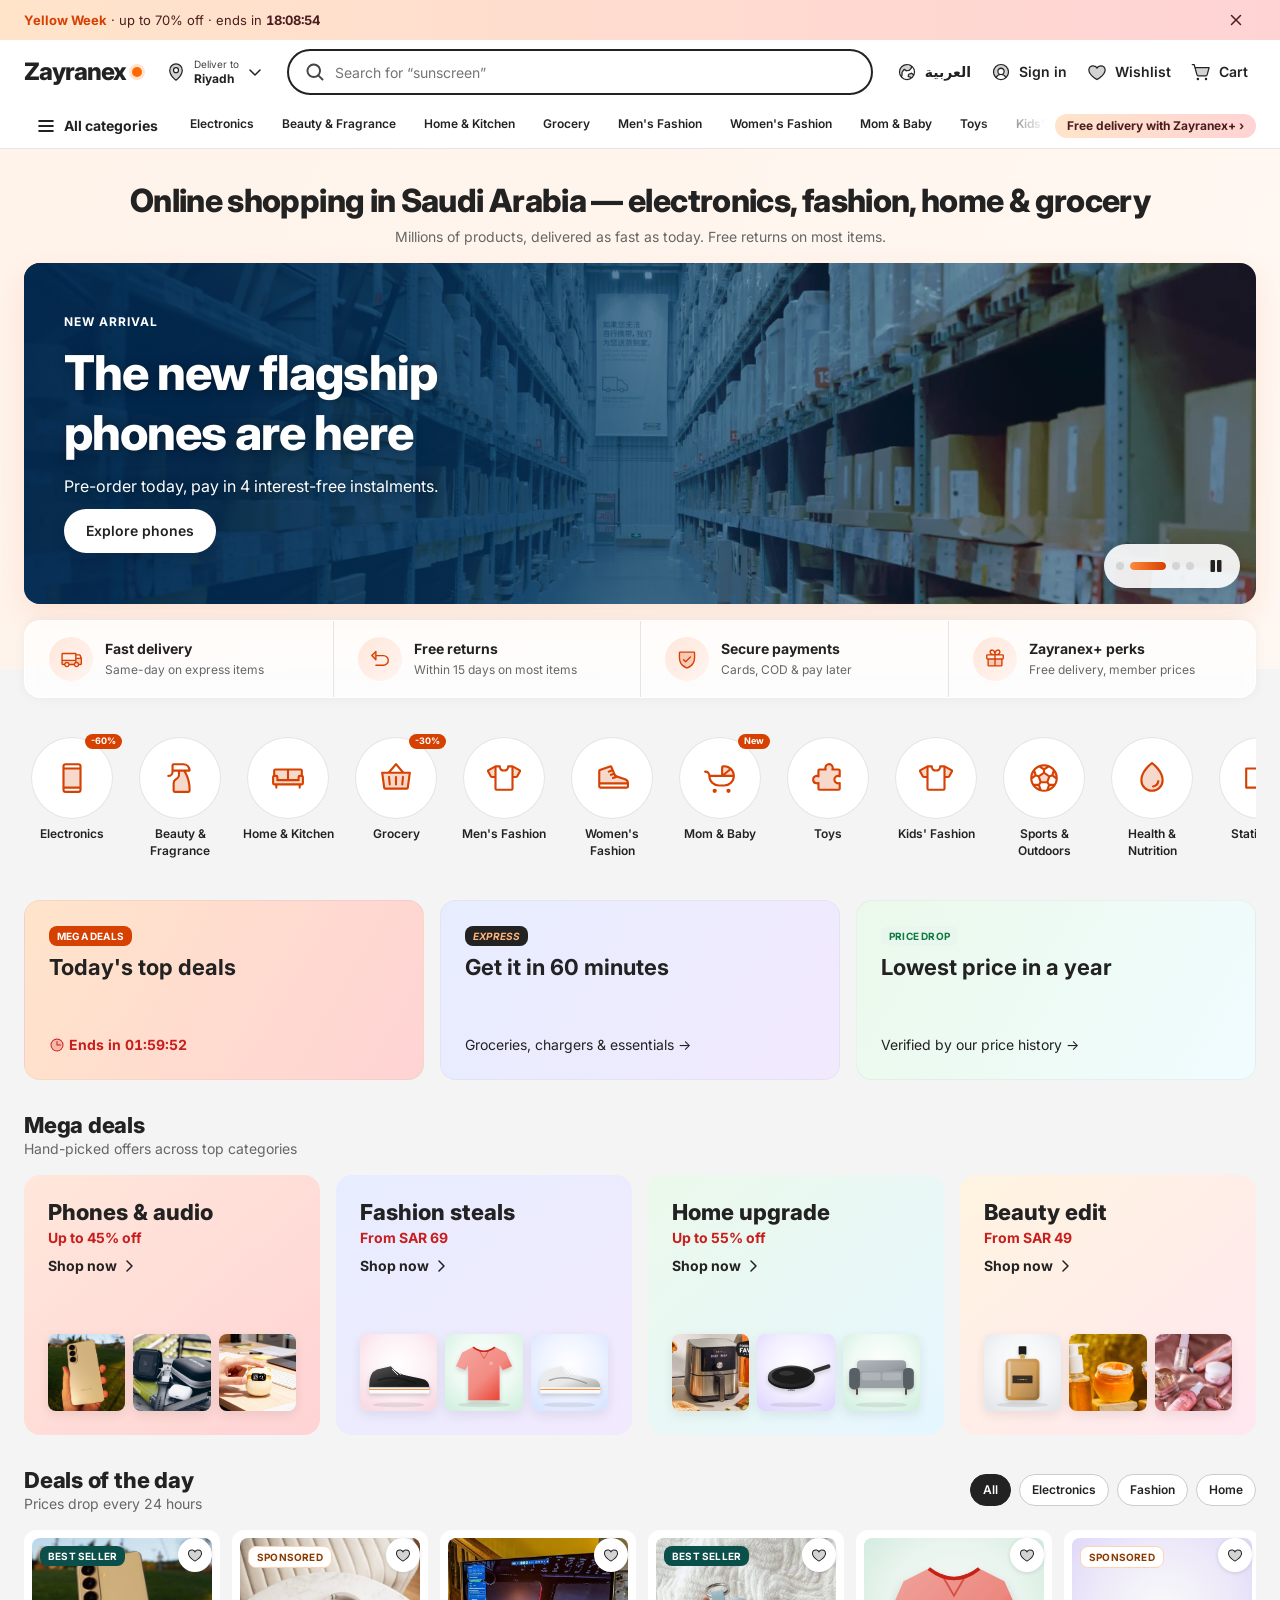
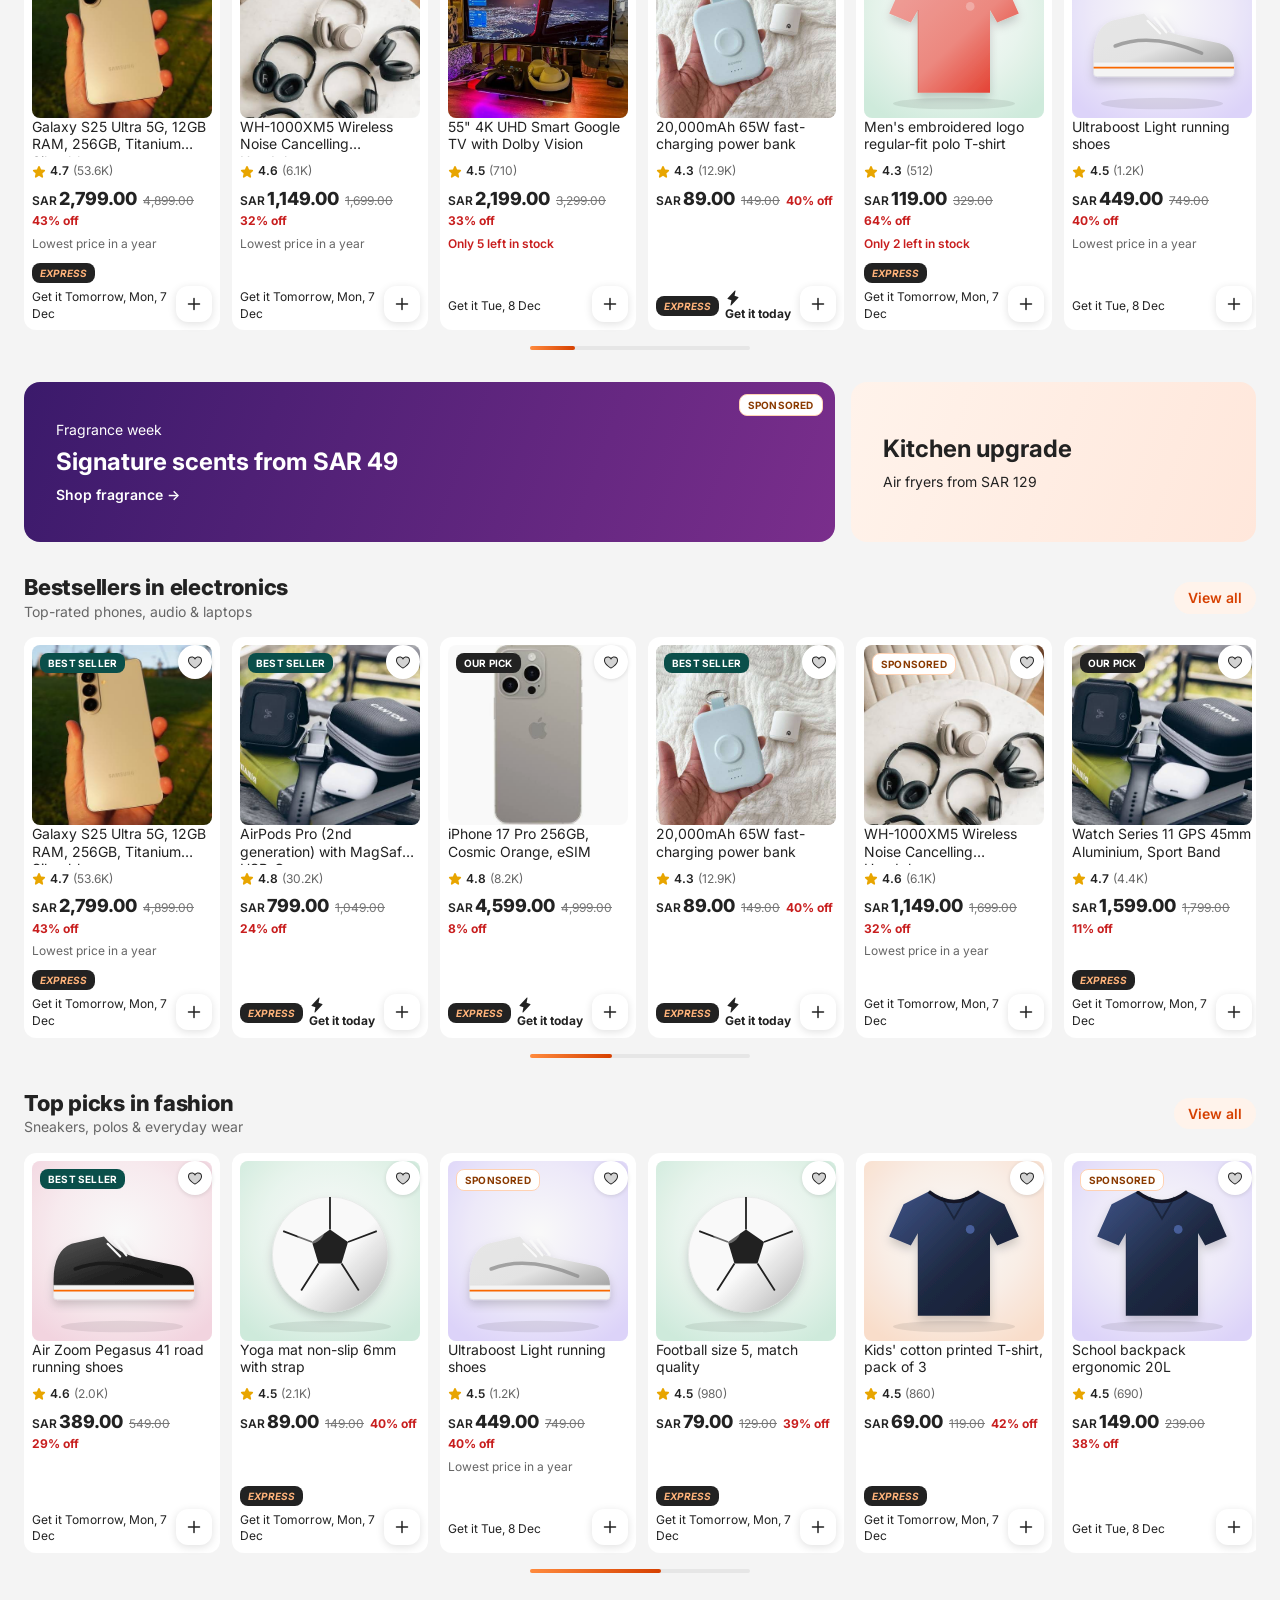
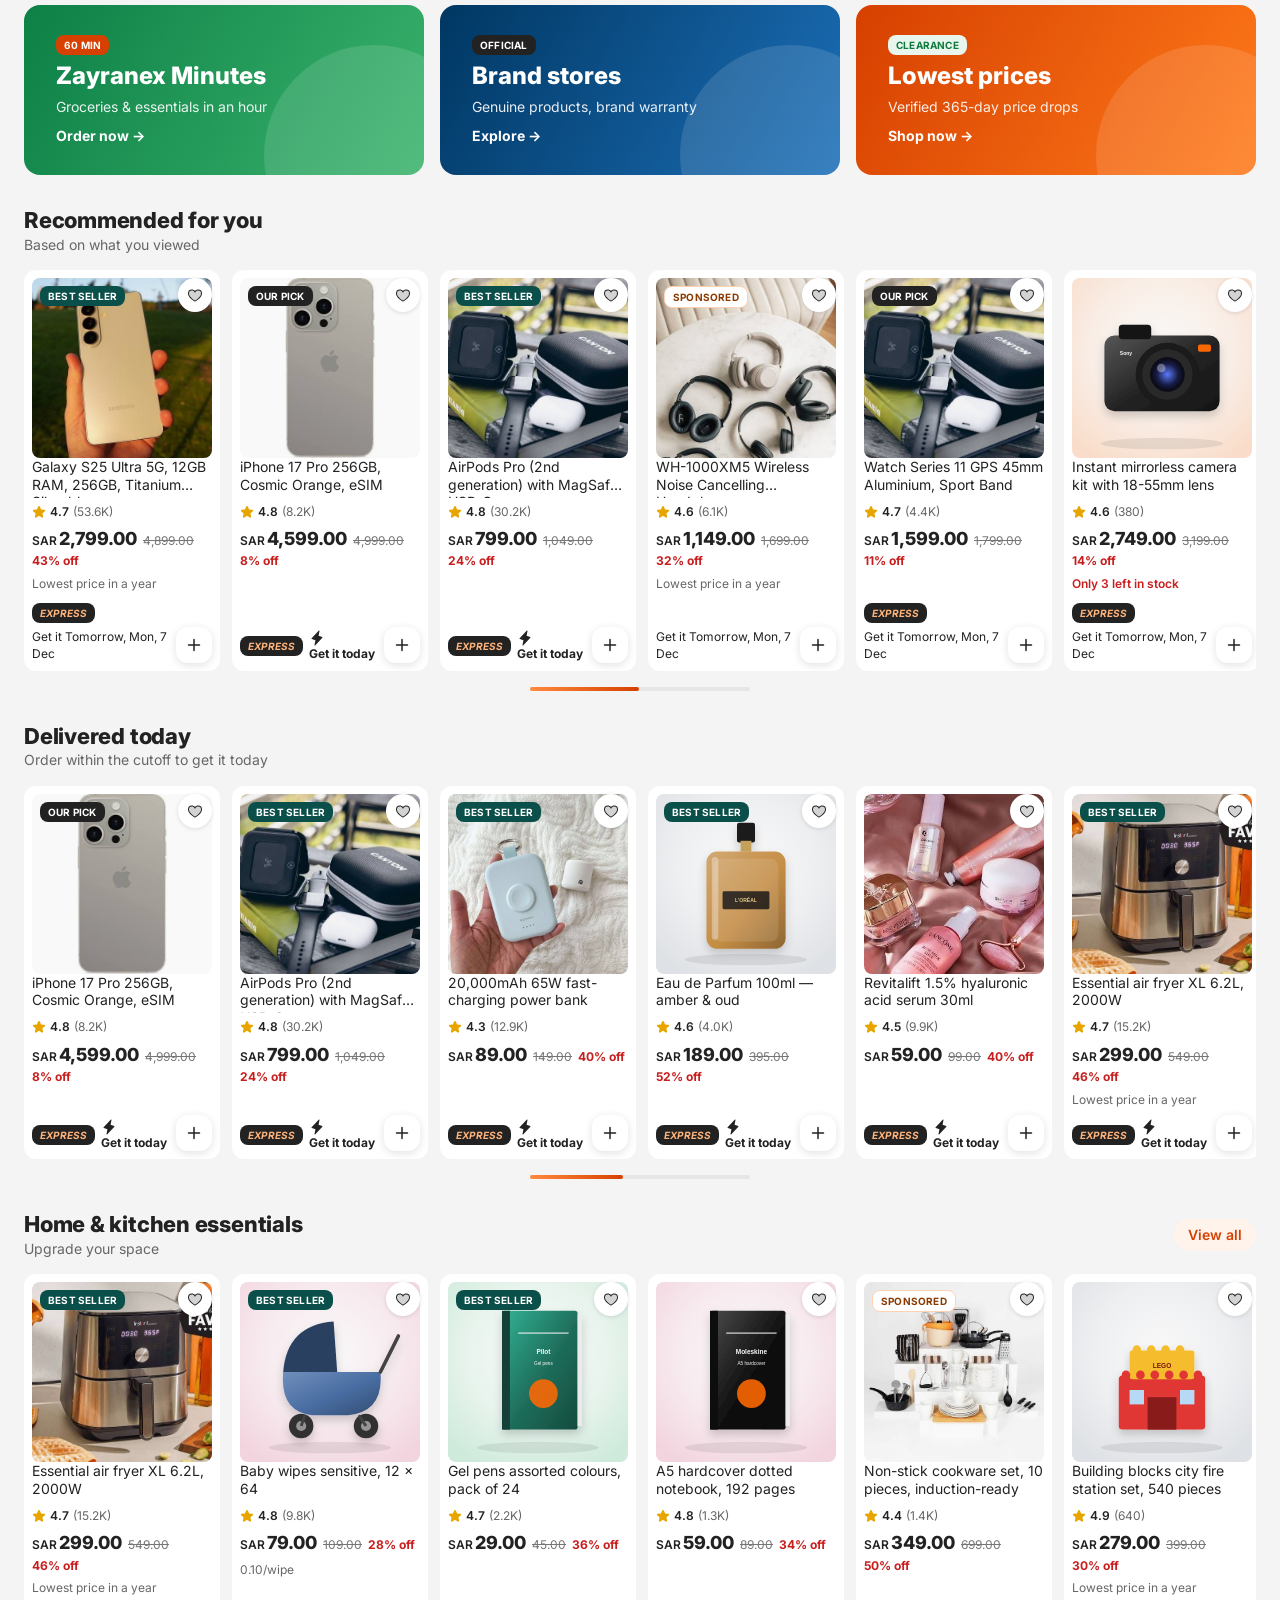
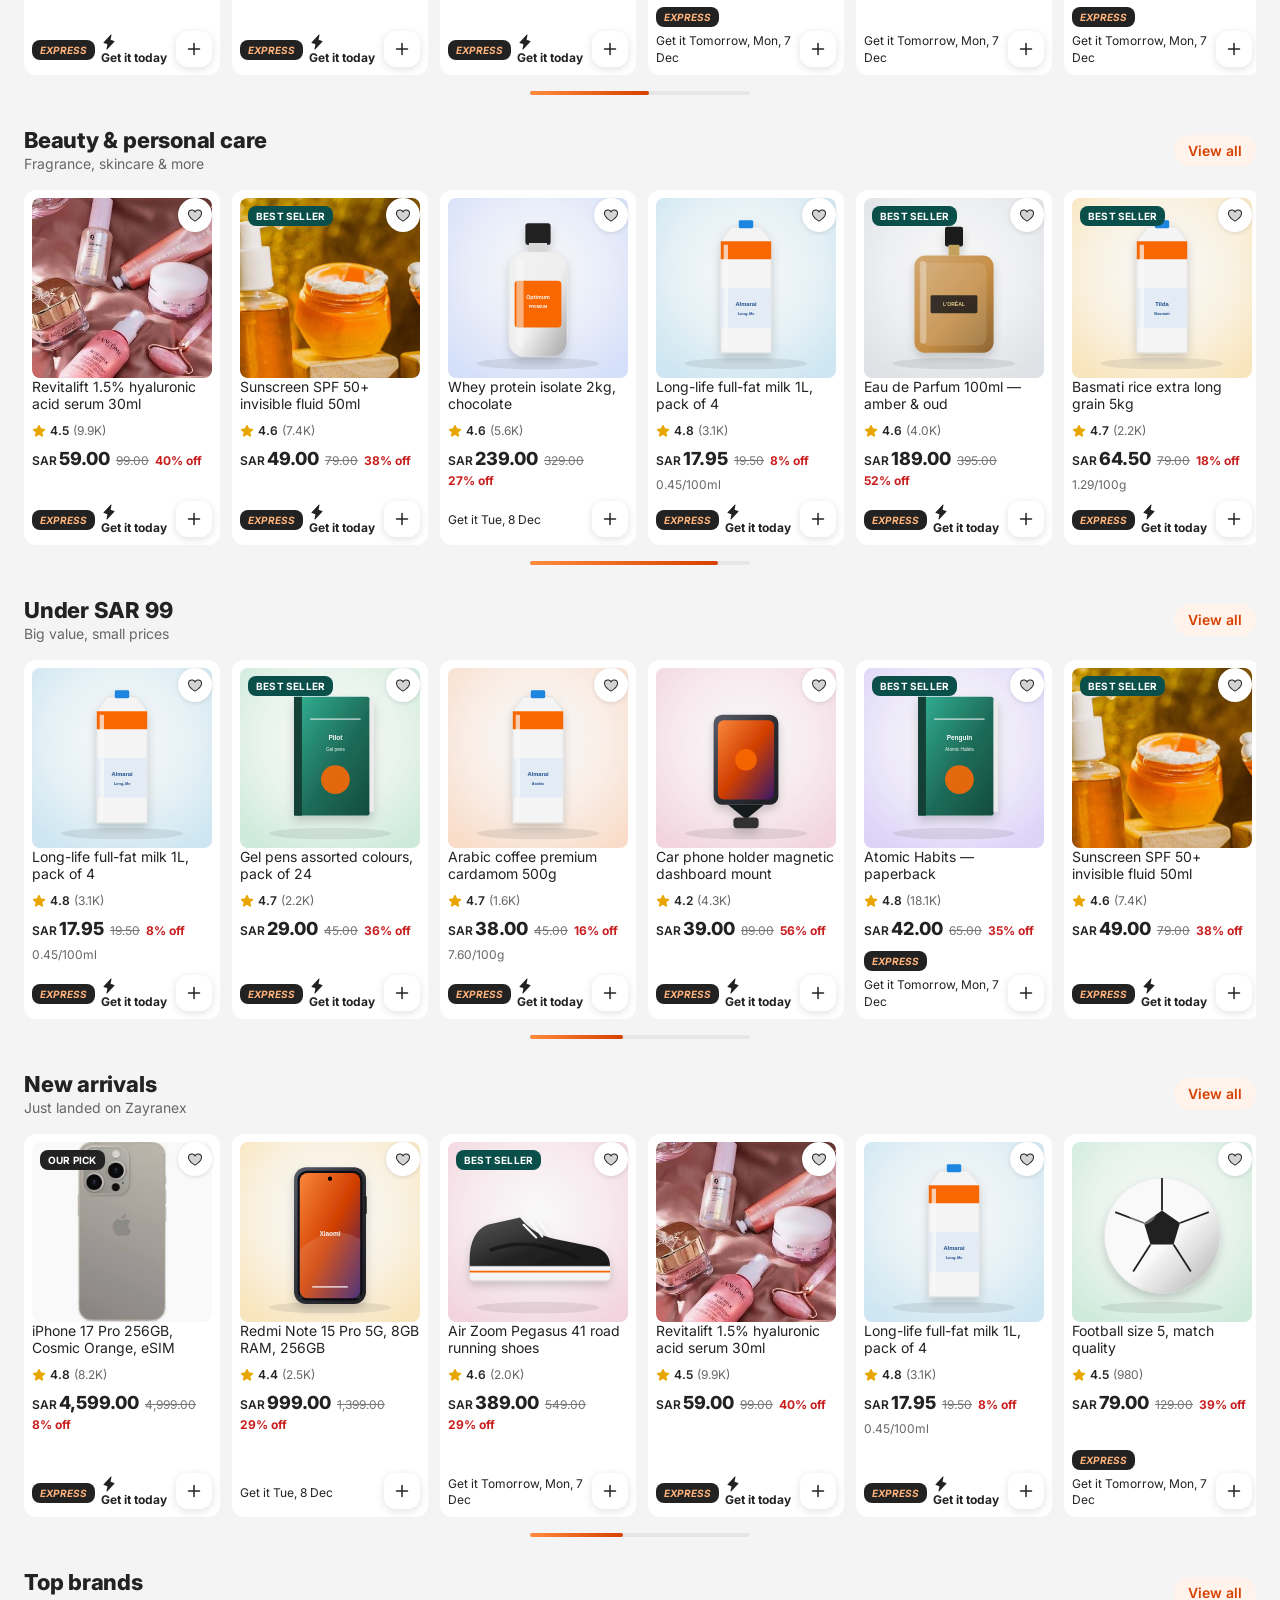
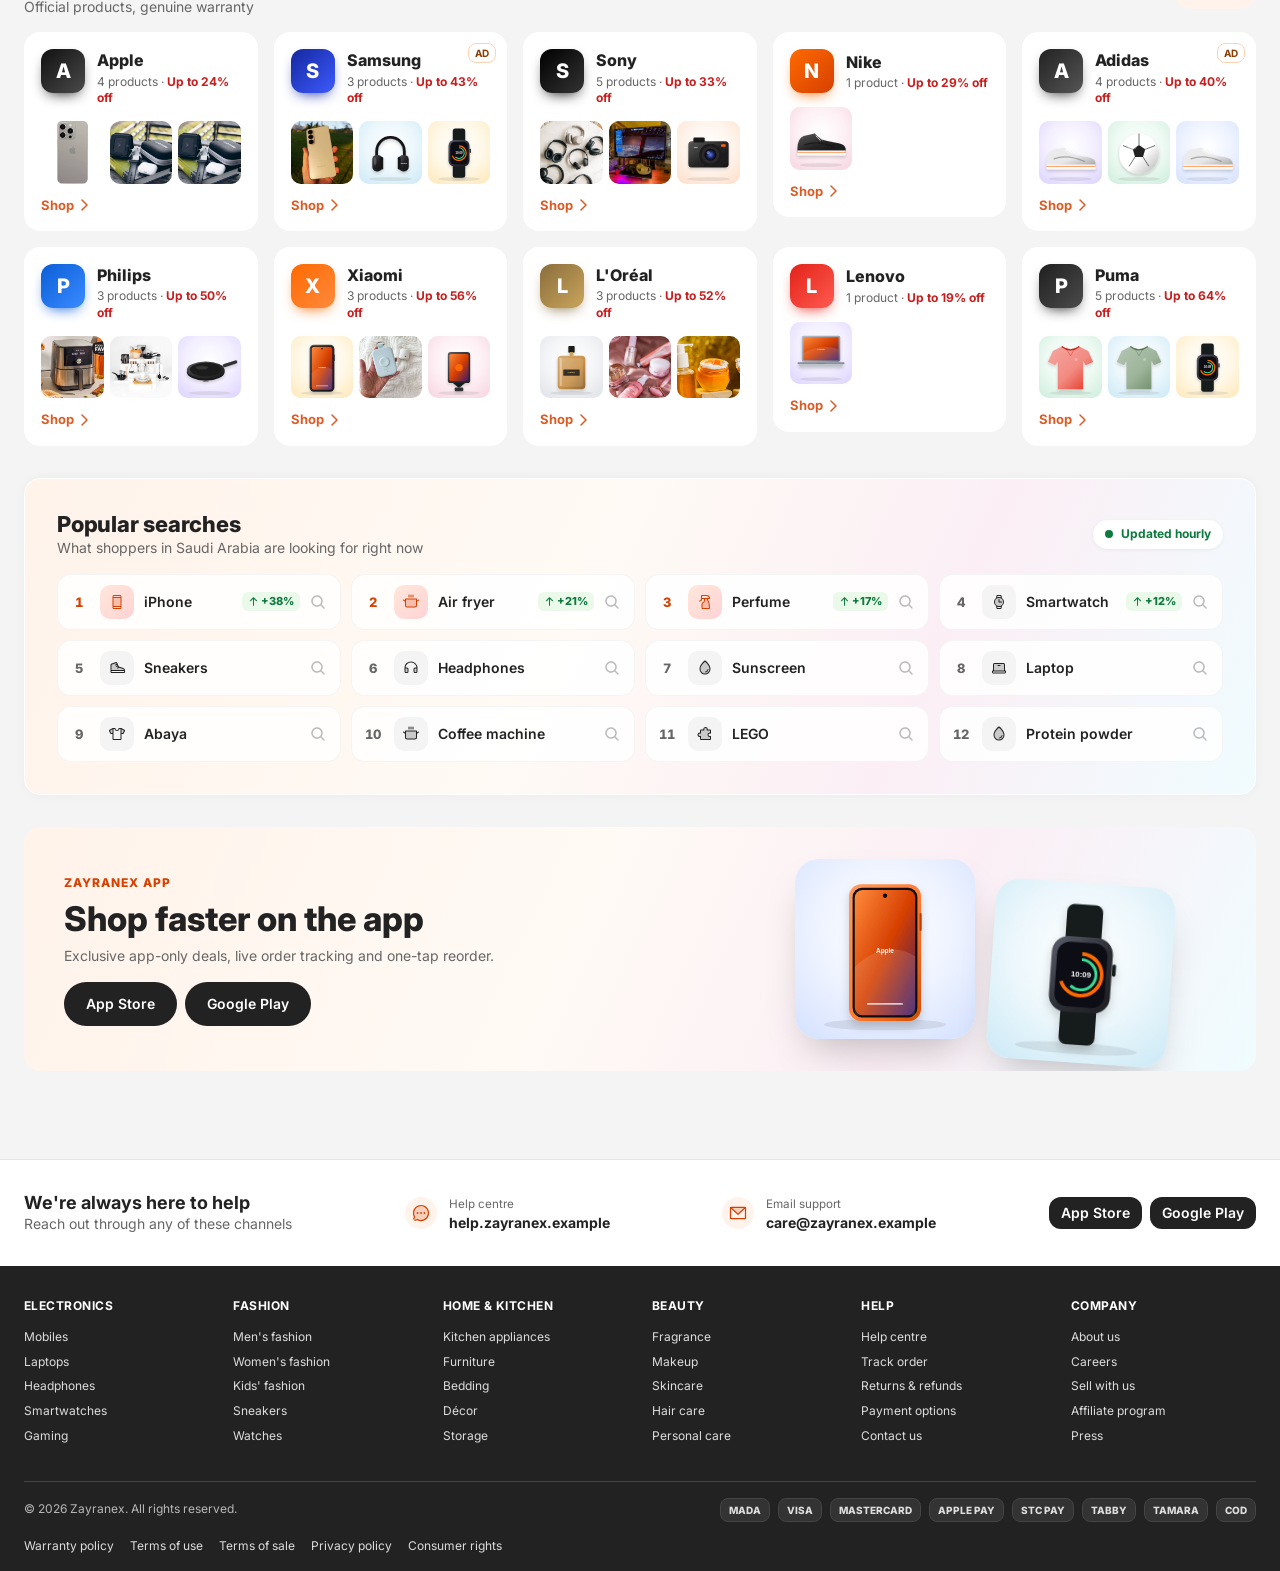
==== commit b66878a4: "fix favicon" ====
--- a/index.html
+++ b/index.html
@@ -10,6 +10,9 @@
 <link rel="preconnect" href="https://fonts.gstatic.com" crossorigin>
 <link href="https://fonts.googleapis.com/css2?family=Inter:wght@400;500;600;700;800&display=swap" rel="stylesheet">
 <link rel="stylesheet" href="css/styles.css">
+<link rel="icon" href="favicon.svg" type="image/svg+xml">
+<link rel="icon" href="img/favicon-32.png" type="image/png" sizes="32x32">
+<link rel="apple-touch-icon" href="img/apple-touch-icon.png">
 </head>
 <body data-page="home">
 <a class="skip-link" href="#main">Skip to content</a>
